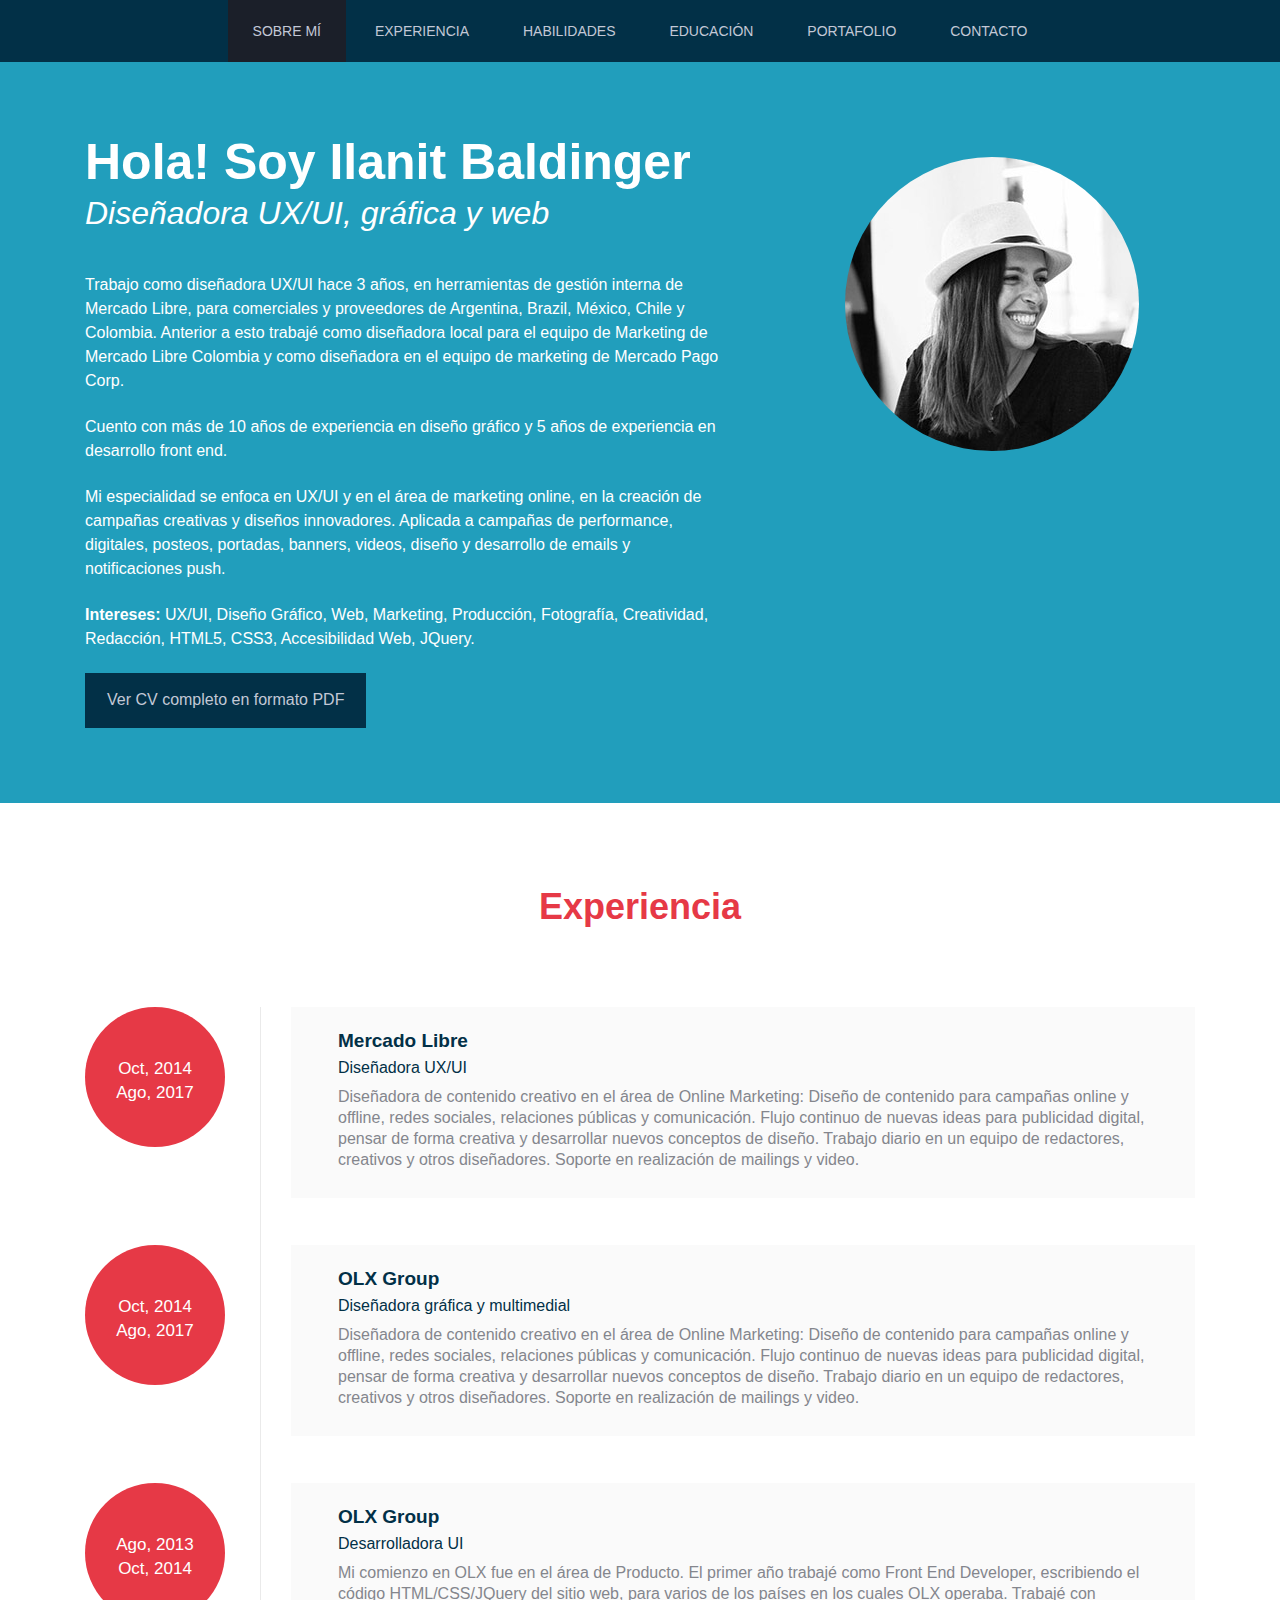
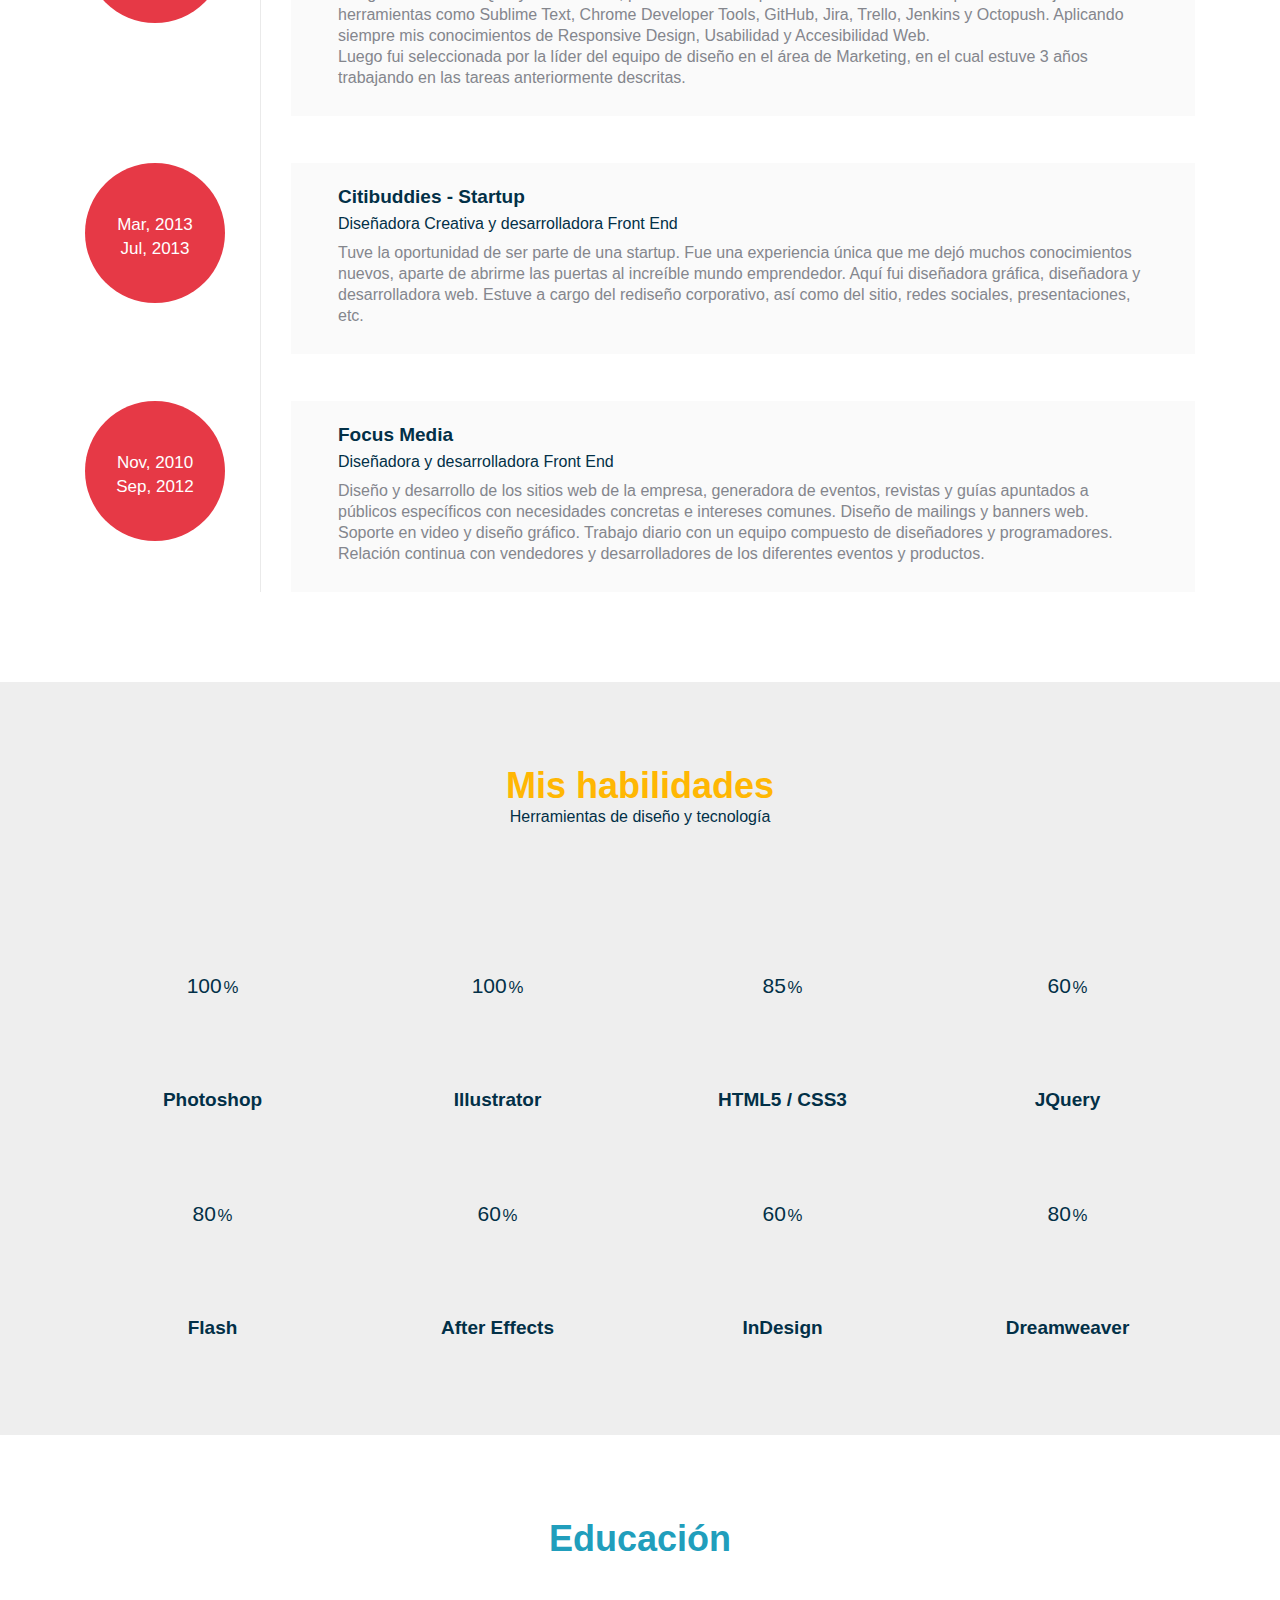
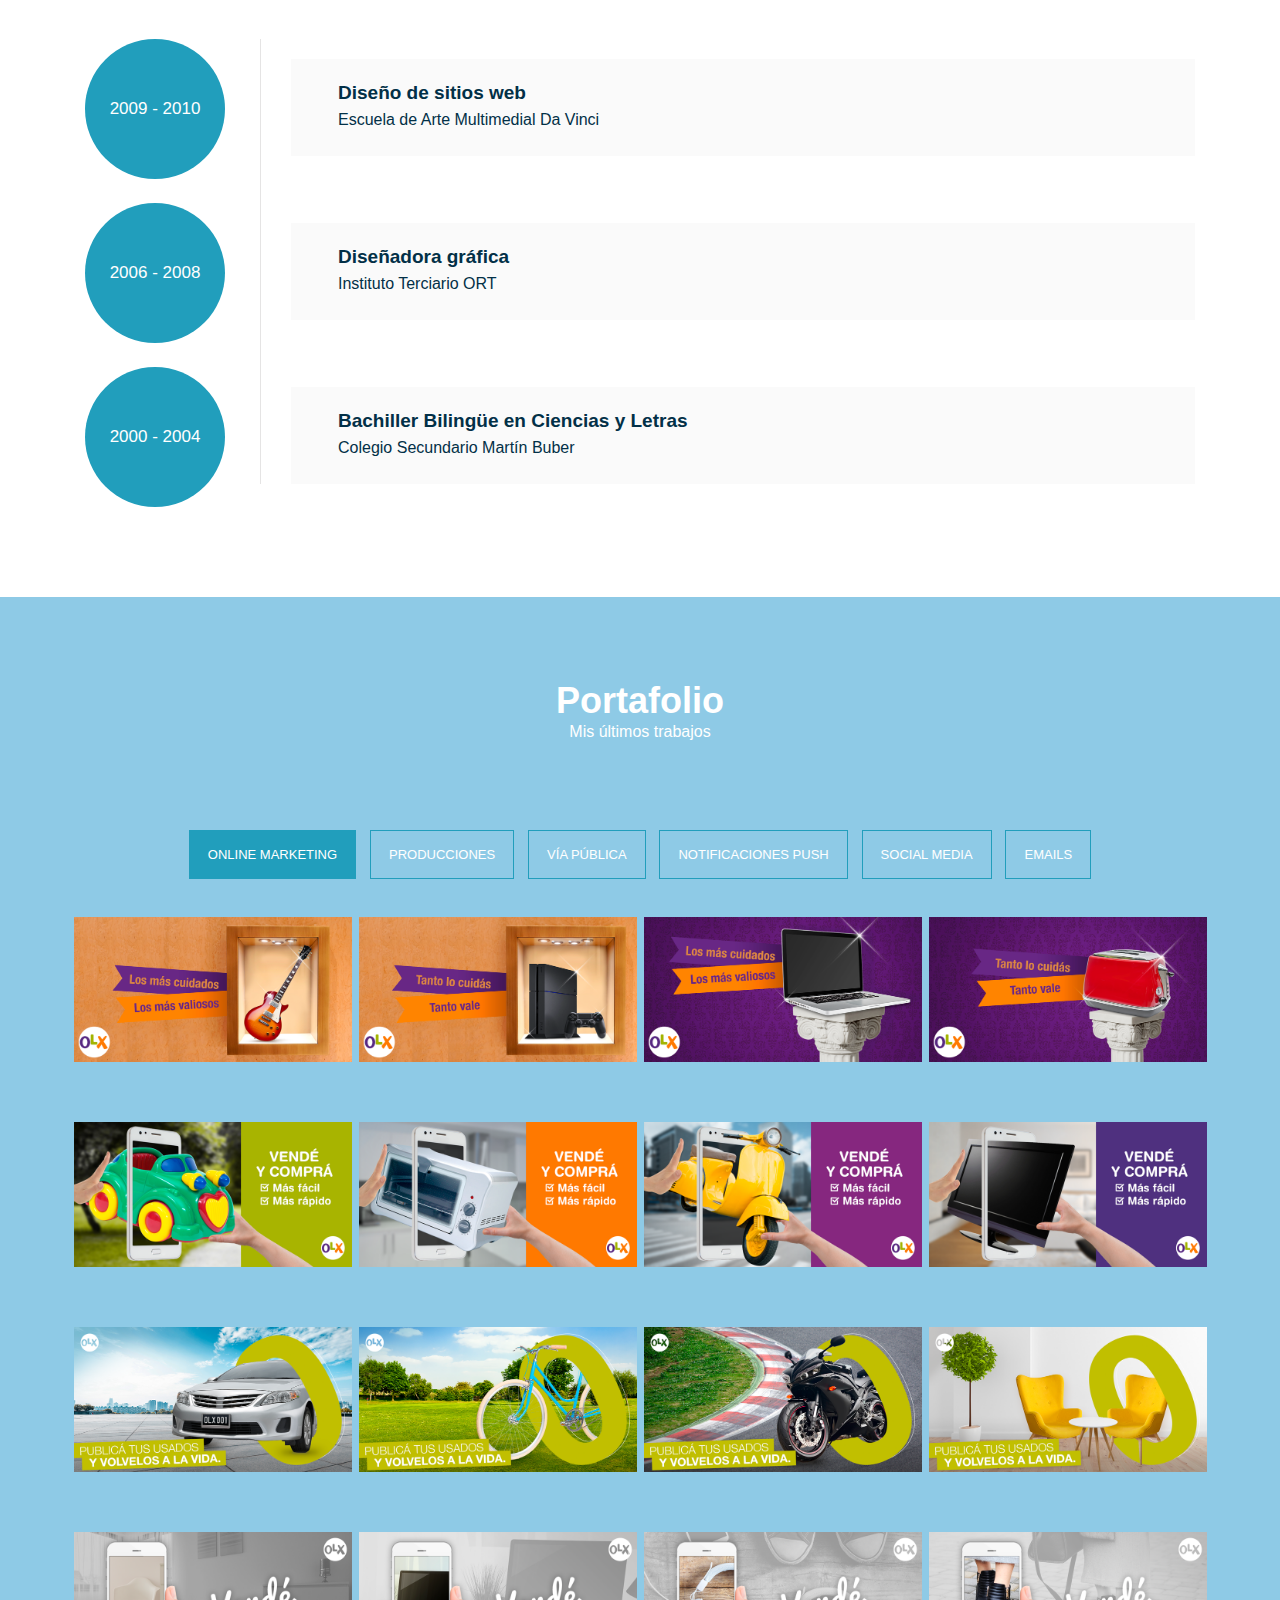
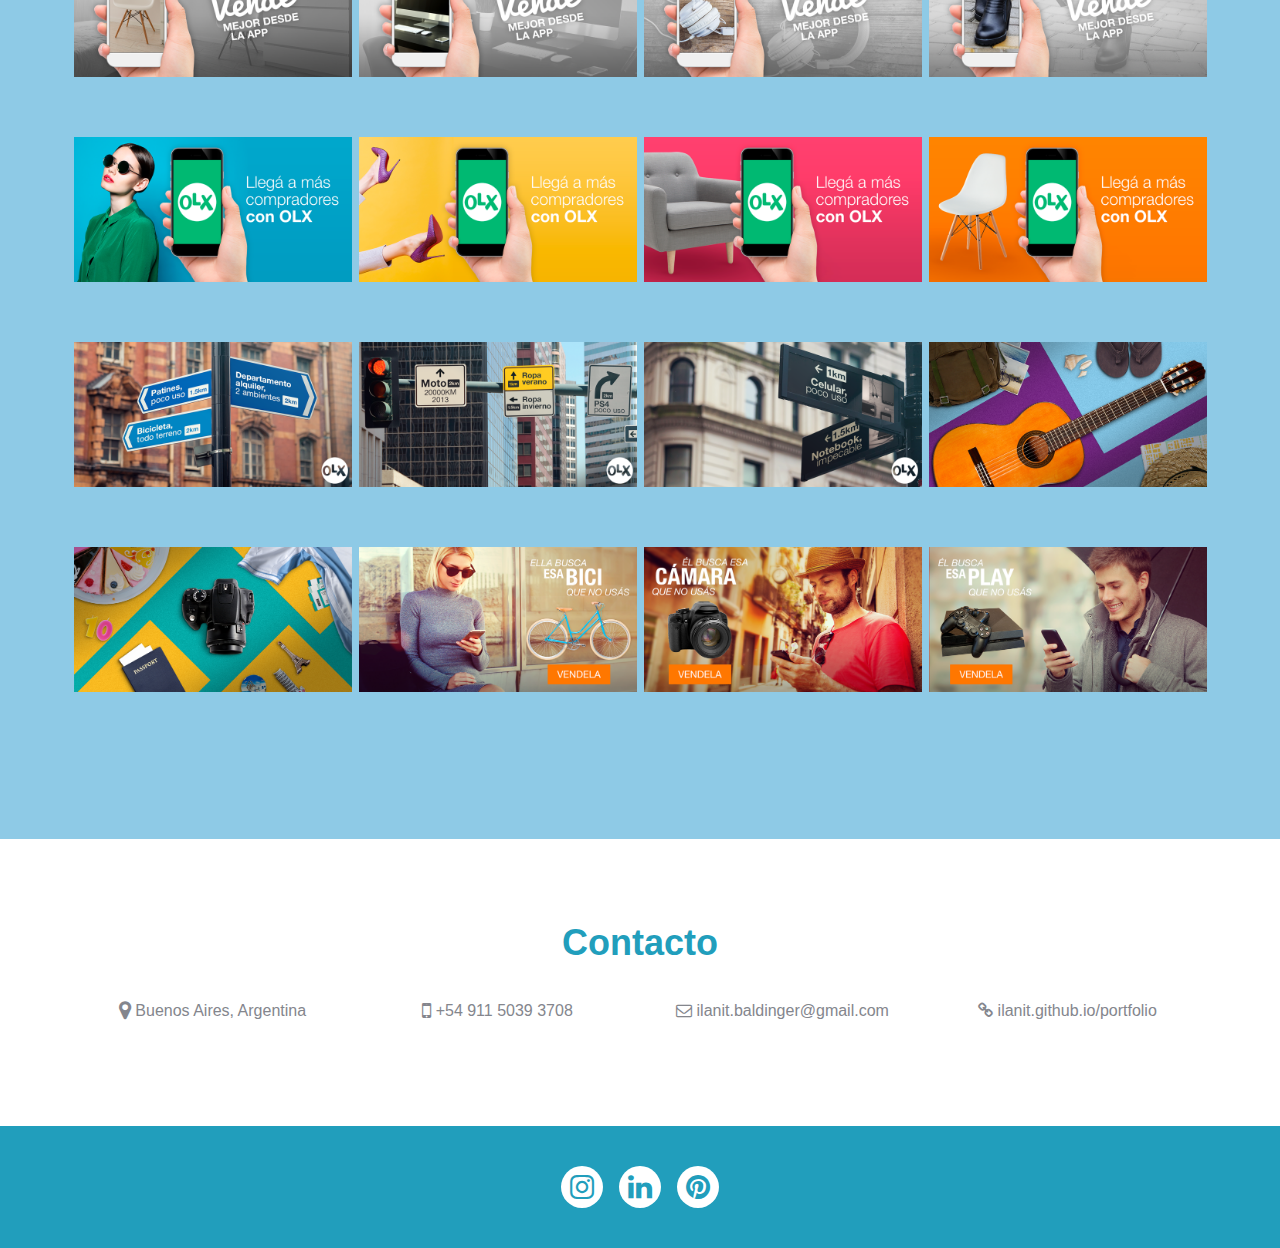
==== index.html @ 00a499d3 "Bio español y estilos" ====
<!DOCTYPE html>
<html class=" js no-touch backgroundsize csstransforms3d csstransitions csstransforms" lang="en"><!--<![endif]-->
    <head>
        <meta http-equiv="Content-Type" content="text/html; charset=UTF-8">

        <meta http-equiv="X-UA-Compatible" content="IE=edge,chrome=1">
        <title>Ilanit Baldinger</title>
        <meta name="viewport" content="width=device-width, initial-scale=1.0">
        <link rel="icon" href="favicon.png" />
        <link href="https://fonts.googleapis.com/css?family=Caveat+Brush|Lobster" rel="stylesheet">

        <!--main style-->
        <link rel="stylesheet" type="text/css" media="screen" href="./files/bootstrap.css">
        <link rel="stylesheet" type="text/css" media="screen" href="./files/style.css">


        <!--google font style-->
        <link href="./files/css" rel="stylesheet" type="text/css">
        <!--font-family: 'Open Sans', sans-serif;-->

        <!-- font css style-->
        <link rel="stylesheet" href="./files/fonts/font-awesome.css">

        <!--for slider style-->
        <noscript>
            <link rel="stylesheet" type="text/css" href="css/fallback.css" />
        </noscript>
        <!--[if lt IE 9]>
			<link rel="stylesheet" type="text/css" href="css/fallback.css" />
		<![endif]-->
    </head>
    <body>

    <!--wrapper start-->
    <div class="wrapper" id="wrapper">
    	
        <header>
            
            <!--menu start-->
            <div class="menu">
                <div class="navbar-wrapper stuckMenu" style="position: relative; top: 0px;">
                    <div class="container">
                      <div class="navwrapper">
                        <div class="navbar navbar-inverse navbar-static-top">
                          <div class="container">
                            <div class="navbar-header">
                              <button type="button" class="navbar-toggle" data-toggle="collapse" data-target=".navbar-collapse">
                                <span class="icon-bar"></span>
                                <span class="icon-bar"></span>
                                <span class="icon-bar"></span>
                              </button>
                              <a class="navbar-brand" href="#">Menu</a>
                            </div>
                            <div class="navbar-collapse collapse hideClass">
                              <ul class="nav navbar-nav">
                                <li class="menuItem active"><a href="#aboutme">Sobre mí</a></li>
                                <li class="menuItem"><a href="#exprience">Experiencia</a></li>
                                <li class="menuItem"><a href="#technical">Habilidades</a></li>
                                <li class="menuItem"><a href="#education">Educación</a></li>
                                <li class="menuItem"><a href="#protfolio">Portafolio</a></li>
                                <li class="menuItem"><a href="#contact">Contacto</a></li>
                              </ul>
                            </div>
                          </div>
                        </div> 
                      </div><!-- End Navbar -->
                  </div>
                </div>
            </div>
            <!--menu end-->
            <!--about me start-->
            <section class="aboutme" id="aboutme">
            
                <div class="container">
                    <div class="row">
                        <div class=" col-xs-12 col-sm-12 col-md-7 col-lg-7">
                            <h1>Hola! Soy Ilanit Baldinger</h1>
                            <h2 class="subHeading">Diseñadora UX/UI, gráfica y web</h2>
                            <p>Trabajo como diseñadora UX/UI hace 3 años, en herramientas de gestión interna de Mercado Libre, para comerciales y proveedores de Argentina, Brazil, México, Chile y Colombia. Anterior a esto trabajé como diseñadora local para el equipo de Marketing de Mercado Libre Colombia y como diseñadora en el equipo de marketing de Mercado Pago Corp.</p>
                            <p>Cuento con más de 10 años de experiencia en diseño gráfico y 5 años de experiencia en desarrollo front end. 
                            <p>Mi especialidad se enfoca en UX/UI y en el área de marketing online, en la creación de campañas creativas y diseños innovadores. Aplicada a campañas de performance, digitales, posteos, portadas, banners, videos, diseño y desarrollo de emails y notificaciones push.
                            </p>
                            <p><strong>Intereses:</strong> UX/UI, Diseño Gráfico, Web, Marketing, Producción, Fotografía, Creatividad, Redacción, HTML5, CSS3, Accesibilidad Web, JQuery.</p>
                             
                            <a href="./files/CV-Ilanit-Baldinger-ES.pdf" class="bntDownload" target="_blank">Ver CV completo en formato PDF</a>
                        </div>
                        <div class=" col-xs-12 col-sm-12 col-md-4 col-lg-4 col-md-offset-1 col-lg-offset-1 proPic">
                            <img src="./images/me.jpg" alt="" class="img-circle topmar">
                        </div>
                    </div>
                </div>
                
            </section>
            <!--about me end-->
        </header>

        <!--exprience start-->
    	<section class="exprience" id="exprience">
        
        	<div class="container">
            	<div class="heading">
                    <h2>Experiencia</h2>
                    <p></p>
                </div>
                <div class="row workDetails">
                    <div class="col-xs-12 col-sm-3 col-md-2 col-lg-2">
                        <div class="workYear">Oct, 2014<br> Ago, 2017</div>
                    </div>
                    <div class="col-xs-12 col-sm-9 col-md-10 col-lg-10 rightArea">
                        <div class="arrowpart"></div>
                        <div class="exCon">
                            <h4>Mercado Libre</h4>
                            <h5>Diseñadora UX/UI</h5>
                            <p>Diseñadora de contenido creativo en el área de Online Marketing:
                            Diseño de contenido para campañas online y offline, redes sociales, relaciones públicas y comunicación.
                            Flujo continuo de nuevas ideas para publicidad digital, pensar de forma creativa y desarrollar nuevos conceptos de diseño.
                            Trabajo diario en un equipo de redactores, creativos y otros diseñadores.
                            Soporte en realización de mailings y video.
                            </p>
                        </div>
                    </div>
                </div>
                <div class="row workDetails">
                	<div class="col-xs-12 col-sm-3 col-md-2 col-lg-2">
                    	<div class="workYear">Oct, 2014<br> Ago, 2017</div>
                    </div>
                    <div class="col-xs-12 col-sm-9 col-md-10 col-lg-10 rightArea">
                    	<div class="arrowpart"></div>
                        <div class="exCon">
                        	<h4>OLX Group</h4>
                            <h5>Diseñadora gráfica y multimedial</h5>
                            <p>Diseñadora de contenido creativo en el área de Online Marketing:
                            Diseño de contenido para campañas online y offline, redes sociales, relaciones públicas y comunicación.
                            Flujo continuo de nuevas ideas para publicidad digital, pensar de forma creativa y desarrollar nuevos conceptos de diseño.
                            Trabajo diario en un equipo de redactores, creativos y otros diseñadores.
                            Soporte en realización de mailings y video.
                            </p>
                        </div>
                    </div>
                </div>
                
                <div class="row workDetails">
                    <div class="col-xs-12 col-sm-3 col-md-2 col-lg-2">
                        <div class="workYear">Ago, 2013<br> Oct, 2014</div>
                    </div>
                    <div class="col-xs-12 col-sm-9 col-md-10 col-lg-10 rightArea">
                        <div class="arrowpart"></div>
                        <div class="exCon">
                            <h4>OLX Group</h4>
                            <h5>Desarrolladora UI</h5>
                            <p>Mi comienzo en OLX fue en el área de Producto. El primer año trabajé como Front End Developer, escribiendo el código HTML/CSS/JQuery del sitio web, para varios de los países en los cuales OLX operaba. Trabajé con herramientas como Sublime Text, Chrome Developer Tools, GitHub, Jira, Trello, Jenkins y Octopush. Aplicando siempre mis conocimientos de Responsive Design, Usabilidad y Accesibilidad Web.<br/>
                            Luego fui seleccionada por la líder del equipo de diseño en el área de Marketing, en el cual estuve 3 años trabajando en las tareas anteriormente descritas.
                            </p>
                        </div>
                    </div>
                </div>

                <div class="row workDetails">
                	<div class="col-xs-12 col-sm-3 col-md-2 col-lg-2">
                    	<div class="workYear">Mar, 2013<br> Jul, 2013</div>
                    </div>
                    <div class="col-xs-12 col-sm-9 col-md-10 col-lg-10 rightArea">
                    	<div class="arrowpart"></div>
                        <div class="exCon">
                        	<h4>Citibuddies - Startup</h4>
                            <h5>Diseñadora Creativa y desarrolladora Front End</h5>
                            <p>Tuve la oportunidad de ser parte de una startup. Fue una experiencia única que me dejó muchos conocimientos nuevos, aparte de abrirme las puertas al increíble mundo emprendedor. Aquí fui diseñadora gráfica, diseñadora y desarrolladora web. Estuve a cargo del rediseño corporativo, así como del sitio, redes sociales, presentaciones, etc.
                            </p>
                        </div>
                    </div>
                </div>
                
                <div class="row workDetails">
                	<div class="col-xs-12 col-sm-3 col-md-2 col-lg-2">
                    	<div class="workYear">Nov, 2010<br> Sep, 2012</div>
                    </div>
                    <div class="col-xs-12 col-sm-9 col-md-10 col-lg-10 rightArea">
                    	<div class="arrowpart"></div>
                        <div class="exCon">
                        	<h4>Focus Media</h4>
                            <h5>Diseñadora y desarrolladora Front End</h5>
                            <p>Diseño y desarrollo de los sitios web de la empresa, generadora de eventos, revistas y guías apuntados a públicos específicos con necesidades concretas e intereses comunes.
                            Diseño de mailings y banners web.
                            Soporte en video y diseño gráfico.
                            Trabajo diario con un equipo compuesto de diseñadores y programadores. 
                            Relación continua con vendedores y desarrolladores de los diferentes eventos y productos.
                            </p>
                        </div>
                    </div>
                </div>
                
            </div>
            
        </section>
        <!--exprience end-->

        <!--technical start-->
        <section class="technical" id="technical">
            <div class="container">
            
                <div class="heading">
                    <h2>Mis habilidades</h2>
                    <p>Herramientas de diseño y tecnología</p>
                </div>
                <div class="row">
                
                    <div class=" col-xs-6 col-sm-4 col-md-3 col-lg-3  skillsArea">
                            
                            <span class="chart skilBg" data-percent="100">
                                <span class="percent">100</span>
                            <canvas height="152" width="152"></canvas></span>
                            
                            <h4>Photoshop</h4>
                            <!-- <p>Because we have allways something new to learn</p>-->
                    </div>
                    
                    <div class=" col-xs-6 col-sm-4 col-md-3 col-lg-3  skillsArea">
                            
                            <span class="chart skilBg" data-percent="100">
                                <span class="percent">100</span>
                            <canvas height="152" width="152"></canvas></span>
                            
                            <h4>Illustrator</h4>
                            <!-- <p>Because I use more Photoshop</p>-->
                    </div>
                    
                    <div class=" col-xs-6 col-sm-4 col-md-3 col-lg-3  skillsArea">
                        
                            <span class="chart skilBg" data-percent="80">
                                <span class="percent">85</span>
                            <canvas height="152" width="152"></canvas></span>
                            
                            <h4>HTML5 / CSS3</h4>
                            <!-- <p>Because we don't have to use it a lot</p>-->
                    </div>
                    
                    <div class=" col-xs-6 col-sm-4 col-md-3 col-lg-3  skillsArea">
                            
                            <span class="chart skilBg" data-percent="60">
                                <span class="percent">60</span>
                            <canvas height="152" width="152"></canvas></span>
                            
                            <h4>JQuery</h4>
                            <!-- <p>Because we have to be all the time learning</p>-->
                    </div>
                    
                    <div class=" col-xs-6 col-sm-4 col-md-3 col-lg-3  skillsArea">
                            
                            <span class="chart skilBg" data-percent="80">
                                <span class="percent">80</span>
                            <canvas height="152" width="152"></canvas></span>
                            
                            <h4>Flash</h4>
                            <!-- <p></p> -->
                    </div>
                    
                    <div class=" col-xs-6 col-sm-4 col-md-3 col-lg-3  skillsArea">
                            
                            <span class="chart skilBg" data-percent="60">
                                <span class="percent">60</span>
                            <canvas height="152" width="152"></canvas></span>
                            
                            <h4>After Effects</h4>
                            <!-- <p>Donec accumsan ligula vitae mag na curabitur id</p>-->
                    </div>
                    <div class=" col-xs-6 col-sm-4 col-md-3 col-lg-3  skillsArea">
                            
                            <span class="chart skilBg" data-percent="60">
                                <span class="percent">60</span>
                            <canvas height="152" width="152"></canvas></span>
                            
                            <h4>InDesign</h4>
                            <!-- <p>Because we have allways something new to learn</p>-->
                    </div>
                    
                    <div class=" col-xs-6 col-sm-4 col-md-3 col-lg-3  skillsArea">
                            
                            <span class="chart skilBg" data-percent="80">
                                <span class="percent">80</span>
                            <canvas height="152" width="152"></canvas></span>
                            
                            <h4>Dreamweaver</h4>
                            <!-- <p>Because I use more Photoshop</p>-->
                    </div>
                    
                </div>
                
            </div>
        </section>
        <!--technical end-->
        <!--education start-->
        <section class="education" id="education">
            
            <div class="container">
                <div class="heading">
                    <h2>Educación</h2>
                    <p></p>
                </div>
                <div class="row workDetails">
                    <div class="col-xs-12 col-sm-3 col-md-2 col-lg-2">
                        <div class="workYear">2009 - 2010</div>
                    </div>
                    <div class="col-xs-12 col-sm-9 col-md-10 col-lg-10 rightArea">
                        <div class="arrowpart"></div>
                        <div class="exCon">
                            <h4>Diseño de sitios web</h4>
                            <h5>Escuela de Arte Multimedial Da Vinci</h5>
                            <p></p>
                        </div>
                    </div>
                </div>
                
                <div class="row workDetails">
                    <div class="col-xs-12 col-sm-3 col-md-2 col-lg-2">
                        <div class="workYear">2006 - 2008</div>
                    </div>
                    <div class="col-xs-12 col-sm-9 col-md-10 col-lg-10 rightArea">
                        <div class="arrowpart"></div>
                        <div class="exCon">
                            <h4>Diseñadora gráfica</h4>
                            <h5>Instituto Terciario ORT</h5>
                            <p></p>
                        </div>
                    </div>
                </div>
                
                <div class="row workDetails">
                    <div class="col-xs-12 col-sm-3 col-md-2 col-lg-2">
                        <div class="workYear">2000 - 2004</div>
                    </div>
                    <div class="col-xs-12 col-sm-9 col-md-10 col-lg-10 rightArea">
                        <div class="arrowpart"></div>
                        <div class="exCon">
                            <h4>Bachiller Bilingüe en Ciencias y Letras</h4>
                            <h5>Colegio Secundario Martín Buber</h5>
                            <p></p>
                        </div>
                    </div>
                </div>
                
            </div>
            
        </section>
        <!--education end-->
        
        <!--protfolio start-->
        <section class="protfolio" id="protfolio">
            
            <div class="container">
                <div class="heading">
                    <h2>Portafolio</h2>
                    <p>Mis últimos trabajos</p>
                </div>
                
                <div class="portfolioFilter">
                	
                    <ul>
                        <li><a href="#" data-filter=".mkt" class="current">Online Marketing</a></li>
                        <li><a href="#" data-filter=".producciones" class="">Producciones</a></li>
                    	<li><a href="#" data-filter=".via" class="">Vía Pública</a></li>
                        <!-- <li><a href="#" data-filter=".keyvisual" class="">Key Visuals</a></li> -->
                        <li><a href="#" data-filter=".push" class="">Notificaciones Push</a></li>
                        <li><a href="#" data-filter=".redes" class="">Social Media</a></li>
                    	<li><a href="#" data-filter=".emails" class="">Emails</a></li>
                    </ul>
                
                </div>
                
                <ul class="portfolioContainer row isotope" style="position: relative; overflow: hidden; height: 570px;">
                
                    
                    
                    <!-- Start Performance 02 -->
                    
                    <li class="mkt col-xs-6 col-sm-4 col-md-3 col-lg-3 isotope-item isotope-hidden" style="position: absolute; left: 0px; top: 0px; transform: translate3d(0px, 0px, 0px) scale3d(0.001, 0.001, 1); opacity: 0;">
                        <div class="lightCon">
                            <span class="hoverBox">
                                <span class="smallIcon">
                                    <a rel="lightbox-demo" href="images/olx04/vitrina-01-Guitarra.png" title="Como nuevo | Idea y realización" class="zoom lb lb_warsaw1"><i class="fa fa-search fa-2x"></i></a>
                                </span>
                            </span>
                            <img src="images/olx04/vitrina-01-Guitarra.png" alt="">
                        </div>
                    </li>
                    <!--
                    <li class="mkt2 col-xs-6 col-sm-4 col-md-3 col-lg-3 isotope-item isotope-hidden" style="position: absolute; left: 0px; top: 0px; transform: translate3d(0px, 0px, 0px) scale3d(0.001, 0.001, 1); opacity: 0;">
                        <div class="lightCon">
                            <span class="hoverBox">
                                <span class="smallIcon">
                                    <a rel="lightbox-demo" href="images/olx04/vitrina-02-Rollers.png" title="Like New | Ejemplo Facebook Ad" class="zoom lb lb_warsaw1"><i class="fa fa-search fa-2x"></i></a>
                                </span>
                            </span>
                            <img src="images/olx04/thumbs/vitrina-02-Rollers.jpg" alt="">
                        </div>
                    </li>
                    -->
                    <li class="mkt col-xs-6 col-sm-4 col-md-3 col-lg-3 isotope-item isotope-hidden" style="position: absolute; left: 0px; top: 0px; transform: translate3d(0px, 0px, 0px) scale3d(0.001, 0.001, 1); opacity: 0;">
                        <div class="lightCon">
                            <span class="hoverBox">
                                <span class="smallIcon">
                                    <a rel="lightbox-demo" href="images/olx04/vitrina-03-PS3.png" title="Como nuevo | Idea y realización" class="zoom lb lb_warsaw1"><i class="fa fa-search fa-2x"></i></a>
                                </span>
                            </span>
                            <img src="images/olx04/vitrina-03-PS3.png" alt="">
                        </div>
                    </li>

                    <li class="mkt col-xs-6 col-sm-4 col-md-3 col-lg-3 isotope-item isotope-hidden" style="position: absolute; left: 0px; top: 0px; transform: translate3d(0px, 0px, 0px) scale3d(0.001, 0.001, 1); opacity: 0;">
                        <div class="lightCon">
                            <span class="hoverBox">
                                <span class="smallIcon">
                                    <a rel="lightbox-demo" href="images/olx04/pedestal-01-Compu.png" title="Como nuevo | Idea y realización" class="zoom lb lb_warsaw1"><i class="fa fa-search fa-2x"></i></a>
                                </span>
                            </span>
                            <img src="images/olx04/pedestal-01-Compu.png" alt="">
                        </div>
                    </li>
                    <!--
                    <li class="mkt2 col-xs-6 col-sm-4 col-md-3 col-lg-3 isotope-item isotope-hidden" style="position: absolute; left: 0px; top: 0px; transform: translate3d(0px, 0px, 0px) scale3d(0.001, 0.001, 1); opacity: 0;">
                        <div class="lightCon">
                            <span class="hoverBox">
                                <span class="smallIcon">
                                    <a rel="lightbox-demo" href="images/olx04/pedestal-02-TV.png" title="Like New | Ejemplo Facebook Ad" class="zoom lb lb_warsaw1"><i class="fa fa-search fa-2x"></i></a>
                                </span>
                            </span>
                            <img src="images/olx04/thumbs/pedestal-02-TV.jpg" alt="">
                        </div>
                    </li>
                    -->
                    <li class="mkt col-xs-6 col-sm-4 col-md-3 col-lg-3 isotope-item isotope-hidden" style="position: absolute; left: 0px; top: 0px; transform: translate3d(0px, 0px, 0px) scale3d(0.001, 0.001, 1); opacity: 0;">
                        <div class="lightCon">
                            <span class="hoverBox">
                                <span class="smallIcon">
                                    <a rel="lightbox-demo" href="images/olx04/pedestal-03-Tostadora.png" title="Como nuevo | Idea y realización" class="zoom lb lb_warsaw1"><i class="fa fa-search fa-2x"></i></a>
                                </span>
                            </span>
                            <img src="images/olx04/pedestal-03-Tostadora.png" alt="">
                        </div>
                    </li>

                    <!--
                    <li class="mkt5 col-xs-6 col-sm-4 col-md-3 col-lg-3 isotope-item isotope-hidden" style="position: absolute; left: 0px; top: 0px; transform: translate3d(0px, 0px, 0px) scale3d(0.001, 0.001, 1); opacity: 0;">
                        <div class="lightCon">
                            <span class="hoverBox">
                                <span class="smallIcon">
                                    <a rel="lightbox-demo" href="images/olx07/1200x678-01.jpg" title="Project Title1" class="zoom lb lb_warsaw1"><i class="fa fa-search fa-2x"></i></a>
                                </span>
                            </span>
                            <img src="images/olx07/thumbs/1200x678-01.jpg" alt="">
                        </div>
                    </li>

                    <li class="mkt5 col-xs-6 col-sm-4 col-md-3 col-lg-3 isotope-item isotope-hidden" style="position: absolute; left: 0px; top: 0px; transform: translate3d(0px, 0px, 0px) scale3d(0.001, 0.001, 1); opacity: 0;">
                        <div class="lightCon">
                            <span class="hoverBox">
                                <span class="smallIcon">
                                    <a rel="lightbox-demo" href="images/olx07/1200x678-02.jpg" title="Project Title1" class="zoom lb lb_warsaw1"><i class="fa fa-search fa-2x"></i></a>
                                </span>
                            </span>
                            <img src="images/olx07/thumbs/1200x678-02.jpg" alt="">
                        </div>
                    </li>

                    <li class="mkt5 col-xs-6 col-sm-4 col-md-3 col-lg-3 isotope-item isotope-hidden" style="position: absolute; left: 0px; top: 0px; transform: translate3d(0px, 0px, 0px) scale3d(0.001, 0.001, 1); opacity: 0;">
                        <div class="lightCon">
                            <span class="hoverBox">
                                <span class="smallIcon">
                                    <a rel="lightbox-demo" href="images/olx07/1200x678-03.jpg" title="Project Title1" class="zoom lb lb_warsaw1"><i class="fa fa-search fa-2x"></i></a>
                                </span>
                            </span>
                            <img src="images/olx07/thumbs/1200x678-03.jpg" alt="">
                        </div>
                    </li>

                    <li class="mkt5 col-xs-6 col-sm-4 col-md-3 col-lg-3 isotope-item isotope-hidden" style="position: absolute; left: 0px; top: 0px; transform: translate3d(0px, 0px, 0px) scale3d(0.001, 0.001, 1); opacity: 0;">
                        <div class="lightCon">
                            <span class="hoverBox">
                                <span class="smallIcon">
                                    <a rel="lightbox-demo" href="images/olx07/1200x678-04.jpg" title="Project Title1" class="zoom lb lb_warsaw1"><i class="fa fa-search fa-2x"></i></a>
                                </span>
                            </span>
                            <img src="images/olx07/thumbs/1200x678-04.jpg" alt="">
                        </div>
                    </li>
                    -->
                    <!-- End Performance -->


                    <li class="mkt col-xs-6 col-sm-4 col-md-3 col-lg-3 isotope-item isotope-hidden" style="position: absolute; left: 0px; top: 0px; transform: translate3d(0px, 0px, 0px) scale3d(0.001, 0.001, 1); opacity: 0;">
                        <div class="lightCon">
                            <span class="hoverBox">
                                <span class="smallIcon">
                                    <a rel="lightbox-demo" href="images/olx10/autito.png" title="A través | Idea y realización" class="zoom lb lb_warsaw1"><i class="fa fa-search fa-2x"></i></a>
                                </span>
                            </span>
                            <img src="images/olx10/autito.png" alt="">
                        </div>
                    </li>
                    <!--
                    <li class="mkt8 col-xs-6 col-sm-4 col-md-3 col-lg-3 isotope-item isotope-hidden" style="position: absolute; left: 0px; top: 0px; transform: translate3d(0px, 0px, 0px) scale3d(0.001, 0.001, 1); opacity: 0;">
                        <div class="lightCon">
                            <span class="hoverBox">
                                <span class="smallIcon">
                                    <a rel="lightbox-demo" href="images/olx10/cochecito.png" title="A través | Ejemplo Facebook Ad" class="zoom lb lb_warsaw1"><i class="fa fa-search fa-2x"></i></a>
                                </span>
                            </span>
                            <img src="images/olx10/thumbs/cochecito.jpg" alt="">
                        </div>
                    </li>
                    -->
                    <li class="mkt col-xs-6 col-sm-4 col-md-3 col-lg-3 isotope-item isotope-hidden" style="position: absolute; left: 0px; top: 0px; transform: translate3d(0px, 0px, 0px) scale3d(0.001, 0.001, 1); opacity: 0;">
                        <div class="lightCon">
                            <span class="hoverBox">
                                <span class="smallIcon">
                                    <a rel="lightbox-demo" href="images/olx10/horno.png" title="A través | Idea y realización" class="zoom lb lb_warsaw1"><i class="fa fa-search fa-2x"></i></a>
                                </span>
                            </span>
                            <img src="images/olx10/horno.png" alt="">
                        </div>
                    </li>

                    <li class="mkt col-xs-6 col-sm-4 col-md-3 col-lg-3 isotope-item isotope-hidden" style="position: absolute; left: 0px; top: 0px; transform: translate3d(0px, 0px, 0px) scale3d(0.001, 0.001, 1); opacity: 0;">
                        <div class="lightCon">
                            <span class="hoverBox">
                                <span class="smallIcon">
                                    <a rel="lightbox-demo" href="images/olx10/moto.png" title="A través | Idea y realización" class="zoom lb lb_warsaw1"><i class="fa fa-search fa-2x"></i></a>
                                </span>
                            </span>
                            <img src="images/olx10/moto.png" alt="">
                        </div>
                    </li>

                    <li class="mkt col-xs-6 col-sm-4 col-md-3 col-lg-3 isotope-item isotope-hidden" style="position: absolute; left: 0px; top: 0px; transform: translate3d(0px, 0px, 0px) scale3d(0.001, 0.001, 1); opacity: 0;">
                        <div class="lightCon">
                            <span class="hoverBox">
                                <span class="smallIcon">
                                    <a rel="lightbox-demo" href="images/olx10/tv.png" title="A través | Idea y realización" class="zoom lb lb_warsaw1"><i class="fa fa-search fa-2x"></i></a>
                                </span>
                            </span>
                            <img src="images/olx10/tv.png" alt="">
                        </div>
                    </li>
                    <!--
                    <li class="mkt8 col-xs-6 col-sm-4 col-md-3 col-lg-3 isotope-item isotope-hidden" style="position: absolute; left: 0px; top: 0px; transform: translate3d(0px, 0px, 0px) scale3d(0.001, 0.001, 1); opacity: 0;">
                        <div class="lightCon">
                            <span class="hoverBox">
                                <span class="smallIcon">
                                    <a rel="lightbox-demo" href="images/olx10/notebook.png" title="A través | Ejemplo Facebook Ad" class="zoom lb lb_warsaw1"><i class="fa fa-search fa-2x"></i></a>
                                </span>
                            </span>
                            <img src="images/olx10/thumbs/notebook.jpg" alt="">
                        </div>
                    </li>
                    -->
                    <!-- End Performance -->
                    <li class="mkt col-xs-6 col-sm-4 col-md-3 col-lg-3 isotope-item isotope-hidden" style="position: absolute; left: 0px; top: 0px; transform: translate3d(0px, 0px, 0px) scale3d(0.001, 0.001, 1); opacity: 0;">
                        <div class="lightCon">
                            <span class="hoverBox">
                                <span class="smallIcon">
                                    <a rel="lightbox-demo" href="images/olx12/La-O-Auto.png" title="La 'O' | Idea y realización" class="zoom lb lb_warsaw1"><i class="fa fa-search fa-2x"></i></a>
                                </span>
                            </span>
                            <img src="images/olx12/La-O-Auto.png" alt="">
                        </div>
                    </li>

                    <li class="mkt col-xs-6 col-sm-4 col-md-3 col-lg-3 isotope-item isotope-hidden" style="position: absolute; left: 0px; top: 0px; transform: translate3d(0px, 0px, 0px) scale3d(0.001, 0.001, 1); opacity: 0;">
                        <div class="lightCon">
                            <span class="hoverBox">
                                <span class="smallIcon">
                                    <a rel="lightbox-demo" href="images/olx12/La-O-Bici.png" title="La 'O' | Idea y realización" class="zoom lb lb_warsaw1"><i class="fa fa-search fa-2x"></i></a>
                                </span>
                            </span>
                            <img src="images/olx12/La-O-Bici.png" alt="">
                        </div>
                    </li>

                    <li class="mkt col-xs-6 col-sm-4 col-md-3 col-lg-3 isotope-item isotope-hidden" style="position: absolute; left: 0px; top: 0px; transform: translate3d(0px, 0px, 0px) scale3d(0.001, 0.001, 1); opacity: 0;">
                        <div class="lightCon">
                            <span class="hoverBox">
                                <span class="smallIcon">
                                    <a rel="lightbox-demo" href="images/olx12/La-O-Moto.png" title="La 'O' | Idea y realización" class="zoom lb lb_warsaw1"><i class="fa fa-search fa-2x"></i></a>
                                </span>
                            </span>
                            <img src="images/olx12/La-O-Moto.png" alt="">
                        </div>
                    </li>

                    <li class="mkt col-xs-6 col-sm-4 col-md-3 col-lg-3 isotope-item isotope-hidden" style="position: absolute; left: 0px; top: 0px; transform: translate3d(0px, 0px, 0px) scale3d(0.001, 0.001, 1); opacity: 0;">
                        <div class="lightCon">
                            <span class="hoverBox">
                                <span class="smallIcon">
                                    <a rel="lightbox-demo" href="images/olx12/La-O-Silla.png" title="La 'O' | Idea y realización" class="zoom lb lb_warsaw1"><i class="fa fa-search fa-2x"></i></a>
                                </span>
                            </span>
                            <img src="images/olx12/La-O-Silla.png" alt="">
                        </div>
                    </li>

                    <!-- End Performance -->

                    
                    <!-- End Performance -->
                    <li class="mkt col-xs-6 col-sm-4 col-md-3 col-lg-3 isotope-item isotope-hidden" style="position: absolute; left: 0px; top: 0px; transform: translate3d(0px, 0px, 0px) scale3d(0.001, 0.001, 1); opacity: 0;">
                        <div class="lightCon">
                            <span class="hoverBox">
                                <span class="smallIcon">
                                    <a rel="lightbox-demo" href="images/olx11/02.png" title="Mejor usar la app | Idea y realización" class="zoom lb lb_warsaw1"><i class="fa fa-search fa-2x"></i></a>
                                </span>
                            </span>
                            <img src="images/olx11/02.png" alt="">
                        </div>
                    </li>
                    <li class="mkt9 col-xs-6 col-sm-4 col-md-3 col-lg-3 isotope-item isotope-hidden" style="position: absolute; left: 0px; top: 0px; transform: translate3d(0px, 0px, 0px) scale3d(0.001, 0.001, 1); opacity: 0;">
                        <div class="lightCon">
                            <span class="hoverBox">
                                <span class="smallIcon">
                                    <a rel="lightbox-demo" href="images/olx11/03.png" title="Mejor usar la app | Ejemplo Facebook Ad" class="zoom lb lb_warsaw1"><i class="fa fa-search fa-2x"></i></a>
                                </span>
                            </span>
                            <img src="images/olx11/03.png" alt="">
                        </div>
                    </li>
                    <li class="mkt col-xs-6 col-sm-4 col-md-3 col-lg-3 isotope-item isotope-hidden" style="position: absolute; left: 0px; top: 0px; transform: translate3d(0px, 0px, 0px) scale3d(0.001, 0.001, 1); opacity: 0;">
                        <div class="lightCon">
                            <span class="hoverBox">
                                <span class="smallIcon">
                                    <a rel="lightbox-demo" href="images/olx11/05.png" title="Mejor usar la app | Ejemplo Facebook Ad" class="zoom lb lb_warsaw1"><i class="fa fa-search fa-2x"></i></a>
                                </span>
                            </span>
                            <img src="images/olx11/05.png" alt="">
                        </div>
                    </li>

                    <li class="mkt col-xs-6 col-sm-4 col-md-3 col-lg-3 isotope-item isotope-hidden" style="position: absolute; left: 0px; top: 0px; transform: translate3d(0px, 0px, 0px) scale3d(0.001, 0.001, 1); opacity: 0;">
                        <div class="lightCon">
                            <span class="hoverBox">
                                <span class="smallIcon">
                                    <a rel="lightbox-demo" href="images/olx11/06.png" title="Mejor usar la app | Ejemplo Facebook Ad" class="zoom lb lb_warsaw1"><i class="fa fa-search fa-2x"></i></a>
                                </span>
                            </span>
                            <img src="images/olx11/06.png" alt="">
                        </div>
                    </li>
                    <li class="mkt col-xs-6 col-sm-4 col-md-3 col-lg-3 isotope-item isotope-hidden" style="position: absolute; left: 0px; top: 0px; transform: translate3d(0px, 0px, 0px) scale3d(0.001, 0.001, 1); opacity: 0;">
                        <div class="lightCon">
                            <span class="hoverBox">
                                <span class="smallIcon">
                                    <a rel="lightbox-demo" href="images/olx11/04.png" title="Mejor usar la app | Idea y realización" class="zoom lb lb_warsaw1"><i class="fa fa-search fa-2x"></i></a>
                                </span>
                            </span>
                            <img src="images/olx11/04.png" alt="">
                        </div>
                    </li>

                    
                    <li class="mkt col-xs-6 col-sm-4 col-md-3 col-lg-3 isotope-item isotope-hidden" style="position: absolute; left: 0px; top: 0px; transform: translate3d(0px, 0px, 0px) scale3d(0.001, 0.001, 1); opacity: 0;">
                        <div class="lightCon">
                            <span class="hoverBox">
                                <span class="smallIcon">
                                    <a rel="lightbox-demo" href="images/olx01/01.png" title="Pruebas de color | Idea y realización" class="zoom lb lb_warsaw1"><i class="fa fa-search fa-2x"></i></a>
                                </span>
                            </span>
                            <img src="images/olx01/01.png" alt="">
                        </div>
                    </li>

                    <li class="mkt col-xs-6 col-sm-4 col-md-3 col-lg-3 isotope-item isotope-hidden" style="position: absolute; left: 0px; top: 0px; transform: translate3d(0px, 0px, 0px) scale3d(0.001, 0.001, 1); opacity: 0;">
                        <div class="lightCon">
                            <span class="hoverBox">
                                <span class="smallIcon">
                                    <a rel="lightbox-demo" href="images/olx01/02.png" title="Pruebas de color | Idea y realización" class="zoom lb lb_warsaw1"><i class="fa fa-search fa-2x"></i></a>
                                </span>
                            </span>
                            <img src="images/olx01/02.png" alt="">
                        </div>
                    </li>

                    <li class="mkt col-xs-6 col-sm-4 col-md-3 col-lg-3 isotope-item isotope-hidden" style="position: absolute; left: 0px; top: 0px; transform: translate3d(0px, 0px, 0px) scale3d(0.001, 0.001, 1); opacity: 0;">
                        <div class="lightCon">
                            <span class="hoverBox">
                                <span class="smallIcon">
                                    <a rel="lightbox-demo" href="images/olx01/03.png" title="Pruebas de color | Ejemplo Facebook Ad" class="zoom lb lb_warsaw1"><i class="fa fa-search fa-2x"></i></a>
                                </span>
                            </span>
                            <img src="images/olx01/03.png" alt="">
                        </div>
                    </li>

                    <li class="mkt col-xs-6 col-sm-4 col-md-3 col-lg-3 isotope-item isotope-hidden" style="position: absolute; left: 0px; top: 0px; transform: translate3d(0px, 0px, 0px) scale3d(0.001, 0.001, 1); opacity: 0;">
                        <div class="lightCon">
                            <span class="hoverBox">
                                <span class="smallIcon">
                                    <a rel="lightbox-demo" href="images/olx01/04.png" title="Pruebas de color | Ejemplo Facebook Ad" class="zoom lb lb_warsaw1"><i class="fa fa-search fa-2x"></i></a>
                                </span>
                            </span>
                            <img src="images/olx01/04.png" alt="">
                        </div>
                    </li>
                    <!--
                    <li class="mkt9 col-xs-6 col-sm-4 col-md-3 col-lg-3 isotope-item isotope-hidden" style="position: absolute; left: 0px; top: 0px; transform: translate3d(0px, 0px, 0px) scale3d(0.001, 0.001, 1); opacity: 0;">
                        <div class="lightCon">
                            <span class="hoverBox">
                                <span class="smallIcon">
                                    <a rel="lightbox-demo" href="images/olx11/07.png" title="Mejor usar la app | Ejemplo Facebook Ad" class="zoom lb lb_warsaw1"><i class="fa fa-search fa-2x"></i></a>
                                </span>
                            </span>
                            <img src="images/olx11/thumbs/07.jpg" alt="">
                        </div>
                    </li>
                    -->

                    <!-- End Performance -->

                    

                    <li class="mkt col-xs-6 col-sm-4 col-md-3 col-lg-3 isotope-item isotope-hidden" style="position: absolute; left: 0px; top: 0px; transform: translate3d(0px, 0px, 0px) scale3d(0.001, 0.001, 1); opacity: 0;">
                        <div class="lightCon">
                            <span class="hoverBox">
                                <span class="smallIcon">
                                    <a rel="lightbox-demo" href="images/olx13/propuesta-street-01.png" title="Cerca | Idea y realización" class="zoom lb lb_warsaw1"><i class="fa fa-search fa-2x"></i></a>
                                </span>
                            </span>
                            <img src="images/olx13/propuesta-street-01.png" alt="">
                        </div>
                    </li>

                    <li class="mkt col-xs-6 col-sm-4 col-md-3 col-lg-3 isotope-item isotope-hidden" style="position: absolute; left: 0px; top: 0px; transform: translate3d(0px, 0px, 0px) scale3d(0.001, 0.001, 1); opacity: 0;">
                        <div class="lightCon">
                            <span class="hoverBox">
                                <span class="smallIcon">
                                    <a rel="lightbox-demo" href="images/olx13/propuesta-street-03.png" title="Cerca | Idea y realización" class="zoom lb lb_warsaw1"><i class="fa fa-search fa-2x"></i></a>
                                </span>
                            </span>
                            <img src="images/olx13/propuesta-street-03.png" alt="">
                        </div>
                    </li>

                    <li class="mkt col-xs-6 col-sm-4 col-md-3 col-lg-3 isotope-item isotope-hidden" style="position: absolute; left: 0px; top: 0px; transform: translate3d(0px, 0px, 0px) scale3d(0.001, 0.001, 1); opacity: 0;">
                        <div class="lightCon">
                            <span class="hoverBox">
                                <span class="smallIcon">
                                    <a rel="lightbox-demo" href="images/olx13/propuesta-street-04.png" title="Cerca | Idea y realización" class="zoom lb lb_warsaw1"><i class="fa fa-search fa-2x"></i></a>
                                </span>
                            </span>
                            <img src="images/olx13/propuesta-street-04.png" alt="">
                        </div>
                    </li>

                    

                    
                    <li class="mkt col-xs-6 col-sm-4 col-md-3 col-lg-3 isotope-item isotope-hidden" style="position: absolute; left: 0px; top: 0px; transform: translate3d(0px, 0px, 0px) scale3d(0.001, 0.001, 1); opacity: 0;">
                        <div class="lightCon">
                            <span class="hoverBox">
                                <span class="smallIcon">
                                    <a rel="lightbox-demo" href="images/olx05/guitarra.png" title="Curriculum Vitae | Ejemplo Facebook Ad" class="zoom lb lb_warsaw1"><i class="fa fa-search fa-2x"></i></a>
                                </span>
                            </span>
                            <img src="images/olx05/guitarra.png" alt="">
                        </div>
                    </li>

                    <li class="mkt col-xs-6 col-sm-4 col-md-3 col-lg-3 isotope-item isotope-hidden" style="position: absolute; left: 0px; top: 0px; transform: translate3d(0px, 0px, 0px) scale3d(0.001, 0.001, 1); opacity: 0;">
                        <div class="lightCon">
                            <span class="hoverBox">
                                <span class="smallIcon">
                                    <a rel="lightbox-demo" href="images/olx05/camara.png" title="Curriculum Vitae | Ejemplo Facebook Ad" class="zoom lb lb_warsaw1"><i class="fa fa-search fa-2x"></i></a>
                                </span>
                            </span>
                            <img src="images/olx05/camara.png" alt="">
                        </div>
                    </li>
                    <!-- End Performance -->
                    <li class="mkt col-xs-6 col-sm-4 col-md-3 col-lg-3 isotope-item isotope-hidden" style="position: absolute; left: 0px; top: 0px; transform: translate3d(0px, 0px, 0px) scale3d(0.001, 0.001, 1); opacity: 0;">
                        <div class="lightCon">
                            <span class="hoverBox">
                                <span class="smallIcon">
                                    <a rel="lightbox-demo" href="images/olx15/Bici-03.png" title="Micromomentos | Ejemplo Facebook Ad" class="zoom lb lb_warsaw1"><i class="fa fa-search fa-2x"></i></a>
                                </span>
                            </span>
                            <img src="images/olx15/Bici-03.png" alt="">
                        </div>
                    </li>

                    <li class="mkt col-xs-6 col-sm-4 col-md-3 col-lg-3 isotope-item isotope-hidden" style="position: absolute; left: 0px; top: 0px; transform: translate3d(0px, 0px, 0px) scale3d(0.001, 0.001, 1); opacity: 0;">
                        <div class="lightCon">
                            <span class="hoverBox">
                                <span class="smallIcon">
                                    <a rel="lightbox-demo" href="images/olx15/Camara-03.png" title="Micromomentos | Ejemplo Facebook Ad" class="zoom lb lb_warsaw1"><i class="fa fa-search fa-2x"></i></a>
                                </span>
                            </span>
                            <img src="images/olx15/Camara-03.png" alt="">
                        </div>
                    </li>

                    <li class="mkt col-xs-6 col-sm-4 col-md-3 col-lg-3 isotope-item isotope-hidden" style="position: absolute; left: 0px; top: 0px; transform: translate3d(0px, 0px, 0px) scale3d(0.001, 0.001, 1); opacity: 0;">
                        <div class="lightCon">
                            <span class="hoverBox">
                                <span class="smallIcon">
                                    <a rel="lightbox-demo" href="images/olx15/Play-03.png" title="Micromomentos | Ejemplo Facebook Ad" class="zoom lb lb_warsaw1"><i class="fa fa-search fa-2x"></i></a>
                                </span>
                            </span>
                            <img src="images/olx15/Play-03.png" alt="">
                        </div>
                    </li>
                    <!-- End Performance -->
                    <!--
                    <li class="mkt14 col-xs-6 col-sm-4 col-md-3 col-lg-3 isotope-item isotope-hidden" style="position: absolute; left: 0px; top: 0px; transform: translate3d(0px, 0px, 0px) scale3d(0.001, 0.001, 1); opacity: 0;">
                        <div class="lightCon">
                            <span class="hoverBox">
                                <span class="smallIcon">
                                    <a rel="lightbox-demo" href="images/olx16/01-sillas-B.png" title="Project Title1" class="zoom lb lb_warsaw1"><i class="fa fa-search fa-2x"></i></a>
                                </span>
                            </span>
                            <img src="images/olx16/thumbs/01-sillas-B.jpg" alt="">
                        </div>
                    </li>

                    <li class="mkt14 col-xs-6 col-sm-4 col-md-3 col-lg-3 isotope-item isotope-hidden" style="position: absolute; left: 0px; top: 0px; transform: translate3d(0px, 0px, 0px) scale3d(0.001, 0.001, 1); opacity: 0;">
                        <div class="lightCon">
                            <span class="hoverBox">
                                <span class="smallIcon">
                                    <a rel="lightbox-demo" href="images/olx16/02-zapatos-B.png" title="Project Title1" class="zoom lb lb_warsaw1"><i class="fa fa-search fa-2x"></i></a>
                                </span>
                            </span>
                            <img src="images/olx16/thumbs/02-zapatos-B.jpg" alt="">
                        </div>
                    </li>

                    <li class="mkt14 col-xs-6 col-sm-4 col-md-3 col-lg-3 isotope-item isotope-hidden" style="position: absolute; left: 0px; top: 0px; transform: translate3d(0px, 0px, 0px) scale3d(0.001, 0.001, 1); opacity: 0;">
                        <div class="lightCon">
                            <span class="hoverBox">
                            	<span class="smallIcon">
                                    <a rel="lightbox-demo" href="images/olx16/03-guitarras-B.png" title="Project Title1" class="zoom lb lb_warsaw1"><i class="fa fa-search fa-2x"></i></a>
                                </span>
                            </span>
                            <img src="images/olx16/thumbs/03-guitarras-B.jpg" alt="">
                        </div>
                    </li>
                     -->
                    <!-- End Performance -->
                    <!-- 
                    <li class="mkt col-xs-6 col-sm-4 col-md-3 col-lg-3 isotope-item isotope-hidden" style="position: absolute; left: 0px; top: 0px; transform: translate3d(0px, 0px, 0px) scale3d(0.001, 0.001, 1); opacity: 0;">
                        <div class="lightCon">
                            <span class="hoverBox">
                                <span class="smallIcon">
                                    <a rel="lightbox-demo" href="images/olx09/Frases-02.png" title="Frases | Ejemplo Facebook Ad" class="zoom lb lb_warsaw1"><i class="fa fa-search fa-2x"></i></a>
                                </span>
                            </span>
                            <img src="images/olx09/thumbs/Frases-02.jpg" alt="">
                        </div>
                    </li>

                    <li class="mkt col-xs-6 col-sm-4 col-md-3 col-lg-3 isotope-item isotope-hidden" style="position: absolute; left: 0px; top: 0px; transform: translate3d(0px, 0px, 0px) scale3d(0.001, 0.001, 1); opacity: 0;">
                        <div class="lightCon">
                            <span class="hoverBox">
                                <span class="smallIcon">
                                    <a rel="lightbox-demo" href="images/olx09/Frases-03.png" title="Frases | Ejemplo Facebook Ad" class="zoom lb lb_warsaw1"><i class="fa fa-search fa-2x"></i></a>
                                </span>
                            </span>
                            <img src="images/olx09/thumbs/Frases-03.jpg" alt="">
                        </div>
                    </li>

                    <li class="mkt col-xs-6 col-sm-4 col-md-3 col-lg-3 isotope-item isotope-hidden" style="position: absolute; left: 0px; top: 0px; transform: translate3d(0px, 0px, 0px) scale3d(0.001, 0.001, 1); opacity: 0;">
                        <div class="lightCon">
                            <span class="hoverBox">
                                <span class="smallIcon">
                                    <a rel="lightbox-demo" href="images/olx09/Frases-04.png" title="Frases | Ejemplo Facebook Ad" class="zoom lb lb_warsaw1"><i class="fa fa-search fa-2x"></i></a>
                                </span>
                            </span>
                            <img src="images/olx09/thumbs/Frases-04.jpg" alt="">
                        </div>
                    </li>
                    <!--
                    <li class="mkt7 col-xs-6 col-sm-4 col-md-3 col-lg-3 isotope-item isotope-hidden" style="position: absolute; left: 0px; top: 0px; transform: translate3d(0px, 0px, 0px) scale3d(0.001, 0.001, 1); opacity: 0;">
                        <div class="lightCon">
                            <span class="hoverBox">
                                <span class="smallIcon">
                                    <a rel="lightbox-demo" href="images/olx09/Frases-05.png" title="Frases | Ejemplo Facebook Ad" class="zoom lb lb_warsaw1"><i class="fa fa-search fa-2x"></i></a>
                                </span>
                            </span>
                            <img src="images/olx09/thumbs/Frases-05.jpg" alt="">
                        </div>
                    </li>
                    -->
                    <!--
                    <li class="mkt col-xs-6 col-sm-4 col-md-3 col-lg-3 isotope-item isotope-hidden" style="position: absolute; left: 0px; top: 0px; transform: translate3d(0px, 0px, 0px) scale3d(0.001, 0.001, 1); opacity: 0;">
                        <div class="lightCon">
                            <span class="hoverBox">
                                <span class="smallIcon">
                                    <a rel="lightbox-demo" href="images/olx09/Frases-01.png" title="Frases | Ejemplo Facebook Ad" class="zoom lb lb_warsaw1"><i class="fa fa-search fa-2x"></i></a>
                                </span>
                            </span>
                            <img src="images/olx09/thumbs/Frases-01.jpg" alt="">
                        </div>
                    </li>
                    -->
                    <!-- End Performance -->

                    <li class="producciones col-xs-6 col-sm-4 col-md-3 col-lg-3 isotope-item isotope-hidden" style="position: absolute; left: 0px; top: 0px; transform: translate3d(0px, 0px, 0px) scale3d(0.001, 0.001, 1); opacity: 0;">
                        <div class="lightCon">
                            <span class="hoverBox">
                                <span class="smallIcon">
                                    <a rel="lightbox-demo" href="images/olx06/1200x628-camarafotos.png" title="¿Guardado? ¡Mejor vendelo! | Idea y producción de fotos" class="zoom lb lb_warsaw1"><i class="fa fa-search fa-2x"></i></a>
                                </span>
                            </span>
                            <img src="images/olx06/1200x628-camarafotos.png" alt="">
                        </div>
                    </li>
                    <li class="producciones col-xs-6 col-sm-4 col-md-3 col-lg-3 isotope-item isotope-hidden" style="position: absolute; left: 0px; top: 0px; transform: translate3d(0px, 0px, 0px) scale3d(0.001, 0.001, 1); opacity: 0;">
                        <div class="lightCon">
                            <span class="hoverBox">
                                <span class="smallIcon">
                                    <a rel="lightbox-demo" href="images/olx06/1200x628-cuna.png" title="¿Guardado? ¡Mejor vendelo! | Idea y producción de fotos" class="zoom lb lb_warsaw1"><i class="fa fa-search fa-2x"></i></a>
                                </span>
                            </span>
                            <img src="images/olx06/1200x628-cuna.png" alt="">
                        </div>
                    </li>
                    <li class="producciones col-xs-6 col-sm-4 col-md-3 col-lg-3 isotope-item isotope-hidden" style="position: absolute; left: 0px; top: 0px; transform: translate3d(0px, 0px, 0px) scale3d(0.001, 0.001, 1); opacity: 0;">
                        <div class="lightCon">
                            <span class="hoverBox">
                                <span class="smallIcon">
                                    <a rel="lightbox-demo" href="images/olx06/1200x628-tablet.png" title="¿Guardado? ¡Mejor vendelo! | Idea y producción de fotos" class="zoom lb lb_warsaw1"><i class="fa fa-search fa-2x"></i></a>
                                </span>
                            </span>
                            <img src="images/olx06/1200x628-tablet.png" alt="">
                        </div>
                    </li>
                    <li class="producciones col-xs-6 col-sm-4 col-md-3 col-lg-3 isotope-item isotope-hidden" style="position: absolute; left: 0px; top: 0px; transform: translate3d(0px, 0px, 0px) scale3d(0.001, 0.001, 1); opacity: 0;">
                        <div class="lightCon">
                            <span class="hoverBox">
                                <span class="smallIcon">
                                    <a rel="lightbox-demo" href="images/olx06/1200x628-tostadora.png" title="¿Guardado? ¡Mejor vendelo! | Idea y producción de fotos" class="zoom lb lb_warsaw1"><i class="fa fa-search fa-2x"></i></a>
                                </span>
                            </span>
                            <img src="images/olx06/1200x628-tostadora.png" alt="">
                        </div>
                    </li>
                    <li class="producciones col-xs-6 col-sm-4 col-md-3 col-lg-3 isotope-item isotope-hidden" style="position: absolute; left: 0px; top: 0px; transform: translate3d(0px, 0px, 0px) scale3d(0.001, 0.001, 1); opacity: 0;">
                        <div class="lightCon">
                            <span class="hoverBox">
                                <span class="smallIcon">
                                    <a rel="lightbox-demo" href="images/olx06/1200x628-trompeta.png" title="¿Guardado? ¡Mejor vendelo! | Idea y producción de fotos" class="zoom lb lb_warsaw1"><i class="fa fa-search fa-2x"></i></a>
                                </span>
                            </span>
                            <img src="images/olx06/1200x628-trompeta.png" alt="">
                        </div>
                    </li>
                    <li class="producciones col-xs-6 col-sm-4 col-md-3 col-lg-3 isotope-item isotope-hidden" style="position: absolute; left: 0px; top: 0px; transform: translate3d(0px, 0px, 0px) scale3d(0.001, 0.001, 1); opacity: 0;">
                        <div class="lightCon">
                            <span class="hoverBox">
                                <span class="smallIcon">
                                    <a rel="lightbox-demo" href="images/olx06/1200x628-amplificador.png" title="¿Guardado? ¡Mejor vendelo! | Idea y producción de fotos" class="zoom lb lb_warsaw1"><i class="fa fa-search fa-2x"></i></a>
                                </span>
                            </span>
                            <img src="images/olx06/1200x628-amplificador.png" alt="">
                        </div>
                    </li>
                    <li class="producciones col-xs-6 col-sm-4 col-md-3 col-lg-3 isotope-item isotope-hidden" style="position: absolute; left: 0px; top: 0px; transform: translate3d(0px, 0px, 0px) scale3d(0.001, 0.001, 1); opacity: 0;">
                        <div class="lightCon">
                            <span class="hoverBox">
                                <span class="smallIcon">
                                    <a rel="lightbox-demo" href="images/olx06/1200x628-babyseat.png" title="¿Guardado? ¡Mejor vendelo! | Idea y producción de fotos" class="zoom lb lb_warsaw1"><i class="fa fa-search fa-2x"></i></a>
                                </span>
                            </span>
                            <img src="images/olx06/1200x628-babyseat.png" alt="">
                        </div>
                    </li>
                    <li class="producciones col-xs-6 col-sm-4 col-md-3 col-lg-3 isotope-item isotope-hidden" style="position: absolute; left: 0px; top: 0px; transform: translate3d(0px, 0px, 0px) scale3d(0.001, 0.001, 1); opacity: 0;">
                        <div class="lightCon">
                            <span class="hoverBox">
                                <span class="smallIcon">
                                    <a rel="lightbox-demo" href="images/olx06/1200x628-microondas.png" title="¿Guardado? ¡Mejor vendelo! | Idea y producción de fotos" class="zoom lb lb_warsaw1"><i class="fa fa-search fa-2x"></i></a>
                                </span>
                            </span>
                            <img src="images/olx06/1200x628-microondas.png" alt="">
                        </div>
                    </li>
                    <li class="producciones col-xs-6 col-sm-4 col-md-3 col-lg-3 isotope-item isotope-hidden" style="position: absolute; left: 0px; top: 0px; transform: translate3d(0px, 0px, 0px) scale3d(0.001, 0.001, 1); opacity: 0;">
                        <div class="lightCon">
                            <span class="hoverBox">
                                <span class="smallIcon">
                                    <a rel="lightbox-demo" href="images/olx06/1200x628-planchita.png" title="¿Guardado? ¡Mejor vendelo! | Idea y producción de fotos" class="zoom lb lb_warsaw1"><i class="fa fa-search fa-2x"></i></a>
                                </span>
                            </span>
                            <img src="images/olx06/1200x628-planchita.png" alt="">
                        </div>
                    </li>

                    <li class="producciones col-xs-6 col-sm-4 col-md-3 col-lg-3 isotope-item isotope-hidden" style="position: absolute; left: 0px; top: 0px; transform: translate3d(0px, 0px, 0px) scale3d(0.001, 0.001, 1); opacity: 0;">
                        <div class="lightCon">
                            <span class="hoverBox">
                                <span class="smallIcon">
                                    <a rel="lightbox-demo" href="images/olx08/01-voseo.png" title="Geolocalización | Producción de fotos" class="zoom lb lb_warsaw1"><i class="fa fa-search fa-2x"></i></a>
                                </span>
                            </span>
                            <img src="images/olx08/01-voseo.png" alt="">
                        </div>
                    </li>

                    <li class="producciones col-xs-6 col-sm-4 col-md-3 col-lg-3 isotope-item isotope-hidden" style="position: absolute; left: 0px; top: 0px; transform: translate3d(0px, 0px, 0px) scale3d(0.001, 0.001, 1); opacity: 0;">
                        <div class="lightCon">
                            <span class="hoverBox">
                                <span class="smallIcon">
                                    <a rel="lightbox-demo" href="images/olx08/02-voseo.png" title="Geolocalización | Producción de fotos" class="zoom lb lb_warsaw1"><i class="fa fa-search fa-2x"></i></a>
                                </span>
                            </span>
                            <img src="images/olx08/02-voseo.png" alt="">
                        </div>
                    </li>

                    <li class="producciones col-xs-6 col-sm-4 col-md-3 col-lg-3 isotope-item isotope-hidden" style="position: absolute; left: 0px; top: 0px; transform: translate3d(0px, 0px, 0px) scale3d(0.001, 0.001, 1); opacity: 0;">
                        <div class="lightCon">
                            <span class="hoverBox">
                                <span class="smallIcon">
                                    <a rel="lightbox-demo" href="images/olx08/03-voseo.png" title="Geolocalización | Producción de fotos" class="zoom lb lb_warsaw1"><i class="fa fa-search fa-2x"></i></a>
                                </span>
                            </span>
                            <img src="images/olx08/03-voseo.png" alt="">
                        </div>
                    </li>

                    
                    <li class="via col-xs-6 col-sm-4 col-md-3 col-lg-3 isotope-item" style="position: absolute; left: 0px; top: 0px; transform: translate3d(0px, 0px, 0px) scale3d(1, 1, 1); opacity: 1;">
                        <div class="lightCon">
                            <span class="hoverBox">
                                <span class="smallIcon">
                                    <a rel="lightbox-demo" href="images/olx02/VP-Colombia-AppRelaunch-02-amigos.jpg" title="Relanzamiento de la app | Vía pública Colombia" class="zoom lb lb_warsaw1"><i class="fa fa-search fa-2x"></i></a>
                                </span>
                            </span>
                            <img src="images/olx02/VP-Colombia-AppRelaunch-02-amigos.jpg" alt="">
                        </div>
                    </li>	
                
                    <li class="via col-xs-6 col-sm-4 col-md-3 col-lg-3 isotope-item" style="position: absolute; left: 0px; top: 0px; transform: translate3d(285px, 0px, 0px) scale3d(1, 1, 1); opacity: 1;">
                         <div class="lightCon">
                            <span class="hoverBox">
                                <span class="smallIcon">
                                    <a rel="lightbox-demo" href="images/olx02/VP-Colombia-AppRelaunch-02-chat.jpg" title="Relanzamiento de la app | Vía pública Colombia" class="zoom lb lb_warsaw1"><i class="fa fa-search fa-2x"></i></a>
                                </span>
                            </span>
                            <img src="images/olx02/VP-Colombia-AppRelaunch-02-chat.jpg" alt="">
                        </div>
                    </li>
                    
                    <li class="via col-xs-6 col-sm-4 col-md-3 col-lg-3 isotope-item" style="position: absolute; left: 0px; top: 0px; transform: translate3d(570px, 0px, 0px) scale3d(1, 1, 1); opacity: 1;">
                         <div class="lightCon">
                            <span class="hoverBox">
                                <span class="smallIcon">
                                    <a rel="lightbox-demo" href="images/olx02/VP-Colombia-AppRelaunch-02-geo.jpg" title="Relanzamiento de la app | Vía pública Colombia" class="zoom lb lb_warsaw1"><i class="fa fa-search fa-2x"></i></a>
                                </span>
                            </span>
                            <img src="images/olx02/VP-Colombia-AppRelaunch-02-geo.jpg" alt="">
                        </div>
                    </li>
                
                    <li class="via col-xs-6 col-sm-4 col-md-3 col-lg-3 isotope-item" style="position: absolute; left: 0px; top: 0px; transform: translate3d(570px, 0px, 0px) scale3d(1, 1, 1); opacity: 1;">
                         <div class="lightCon">
                            <span class="hoverBox">
                                <span class="smallIcon">
                                    <a rel="lightbox-demo" href="images/olx02/Outdoor-Advertising-Mock-Up-06-02.png" title="Relanzamiento de la app | Vía pública Colombia" class="zoom lb lb_warsaw1"><i class="fa fa-search fa-2x"></i></a>
                                </span>
                            </span>
                            <img src="images/olx02/Outdoor-Advertising-Mock-Up-06-02.png" alt="">
                        </div>
                    </li>
                    <!--
                    <li class="comunicacion col-xs-6 col-sm-4 col-md-3 col-lg-3 isotope-item" style="position: absolute; left: 0px; top: 0px; transform: translate3d(855px, 0px, 0px) scale3d(1, 1, 1); opacity: 1;">
                         <div class="lightCon">
                            <span class="hoverBox">
                                <span class="smallIcon">
                                    <a rel="lightbox-demo" href="images/olx03/redesign-performance.png" title="Rediseño| Comunicación en Facebook" class="zoom lb lb_warsaw1"><i class="fa fa-search fa-2x"></i></a>
                                </span>
                            </span>
                            <img src="images/olx03/thumbs/redesign-performance.jpg" alt="">
                        </div>
                    </li>
                
                    <li class="comunicacion photos col-xs-6 col-sm-4 col-md-3 col-lg-3 isotope-item isotope-hidden" style="position: absolute; left: 0px; top: 0px; transform: translate3d(570px, 0px, 0px) scale3d(0.001, 0.001, 1); opacity: 0;">
                         <div class="lightCon">
                            <span class="hoverBox">
                                <span class="smallIcon">
                                    <a rel="lightbox-demo" href="images/olx03/redesign-email.png" title="Rediseño| Comunicación Emails" class="zoom lb lb_warsaw1"><i class="fa fa-search fa-2x"></i></a>
                                </span>
                            </span>
                            <img src="images/olx03/thumbs/redesign-email.jpg" alt="">
                        </div>
                    </li>
                
                    <li class="comunicacion photos col-xs-6 col-sm-4 col-md-3 col-lg-3 isotope-item" style="position: absolute; left: 0px; top: 0px; transform: translate3d(0px, 285px, 0px) scale3d(1, 1, 1); opacity: 1;">
                         <div class="lightCon">
                            <span class="hoverBox">
                                <span class="smallIcon">
                                    <a rel="lightbox-demo" href="images/olx03/redesign-push.png" title="Rediseño| Comunicación Notificaciones Push" class="zoom lb lb_warsaw1"><i class="fa fa-search fa-2x"></i></a>
                                </span>
                            </span>
                            <img src="images/olx03/thumbs/redesign-push.jpg" alt="">
                        </div>
                    </li>	
                    -->
                    <!--
                    <li class="keyvisual photos col-xs-6 col-sm-4 col-md-3 col-lg-3 isotope-item" style="position: absolute; left: 0px; top: 0px; transform: translate3d(0px, 285px, 0px) scale3d(1, 1, 1); opacity: 1;">
                         <div class="lightCon">
                            <span class="hoverBox">
                                <span class="smallIcon">
                                    <a rel="lightbox-demo" href="images/olx17/key-visual-app-relaunch.png" title="App Relaunch | Key Visual" class="zoom lb lb_warsaw1"><i class="fa fa-search fa-2x"></i></a>
                                </span>
                            </span>
                            <img src="images/olx17/thumbs/key-visual-app-relaunch.png" alt="">
                        </div>
                    </li>   
                    <li class="keyvisual photos col-xs-6 col-sm-4 col-md-3 col-lg-3 isotope-item" style="position: absolute; left: 0px; top: 0px; transform: translate3d(0px, 285px, 0px) scale3d(1, 1, 1); opacity: 1;">
                         <div class="lightCon">
                            <span class="hoverBox">
                                <span class="smallIcon">
                                    <a rel="lightbox-demo" href="images/olx17/key-visual-contest-01.jpg" title="Concurso Moto | Key Visual" class="zoom lb lb_warsaw1"><i class="fa fa-search fa-2x"></i></a>
                                </span>
                            </span>
                            <img src="images/olx17/thumbs/key-visual-contest-01.jpg" alt="">
                        </div>
                    </li>   
                    <li class="keyvisual photos col-xs-6 col-sm-4 col-md-3 col-lg-3 isotope-item" style="position: absolute; left: 0px; top: 0px; transform: translate3d(0px, 285px, 0px) scale3d(1, 1, 1); opacity: 1;">
                         <div class="lightCon">
                            <span class="hoverBox">
                                <span class="smallIcon">
                                    <a rel="lightbox-demo" href="images/olx17/key-visual-contest-02.jpg" title="Concurso TV | Key Visual" class="zoom lb lb_warsaw1"><i class="fa fa-search fa-2x"></i></a>
                                </span>
                            </span>
                            <img src="images/olx17/thumbs/key-visual-contest-02.jpg" alt="">
                        </div>
                    </li>   
                    <li class="keyvisual photos col-xs-6 col-sm-4 col-md-3 col-lg-3 isotope-item" style="position: absolute; left: 0px; top: 0px; transform: translate3d(0px, 285px, 0px) scale3d(1, 1, 1); opacity: 1;">
                         <div class="lightCon">
                            <span class="hoverBox">
                                <span class="smallIcon">
                                    <a rel="lightbox-demo" href="images/olx17/key-visual-verano.jpg" title="Campaña Verano | Key Visual" class="zoom lb lb_warsaw1"><i class="fa fa-search fa-2x"></i></a>
                                </span>
                            </span>
                            <img src="images/olx17/thumbs/key-visual-verano.jpg" alt="">
                        </div>
                    </li>  
                    -->
                    <li class="push photos col-xs-6 col-sm-4 col-md-3 col-lg-3 isotope-item" style="position: absolute; left: 0px; top: 0px; transform: translate3d(0px, 285px, 0px) scale3d(1, 1, 1); opacity: 1;">
                         <div class="lightCon">
                            <span class="hoverBox">
                                <span class="smallIcon">
                                    <a rel="lightbox-demo" href="images/olx18/push-01-conocidos.png" title="App Relaunch | Notificaciones Push" class="zoom lb lb_warsaw1"><i class="fa fa-search fa-2x"></i></a>
                                </span>
                            </span>
                            <img src="images/olx18/thumbs/push-01-conocidos.png" alt="">
                        </div>
                    </li>    
                    <li class="push photos col-xs-6 col-sm-4 col-md-3 col-lg-3 isotope-item" style="position: absolute; left: 0px; top: 0px; transform: translate3d(0px, 285px, 0px) scale3d(1, 1, 1); opacity: 1;">
                         <div class="lightCon">
                            <span class="hoverBox">
                                <span class="smallIcon">
                                    <a rel="lightbox-demo" href="images/olx18/push-02-cercania.png" title="App Relaunch | Notificaciones Push" class="zoom lb lb_warsaw1"><i class="fa fa-search fa-2x"></i></a>
                                </span>
                            </span>
                            <img src="images/olx18/thumbs/push-02-cercania.png" alt="">
                        </div>
                    </li>    
                    <li class="push photos col-xs-6 col-sm-4 col-md-3 col-lg-3 isotope-item" style="position: absolute; left: 0px; top: 0px; transform: translate3d(0px, 285px, 0px) scale3d(1, 1, 1); opacity: 1;">
                         <div class="lightCon">
                            <span class="hoverBox">
                                <span class="smallIcon">
                                    <a rel="lightbox-demo" href="images/olx18/push-03-chat.png" title="App Relaunch | Notificaciones Push" class="zoom lb lb_warsaw1"><i class="fa fa-search fa-2x"></i></a>
                                </span>
                            </span>
                            <img src="images/olx18/thumbs/push-03-chat.png" alt="">
                        </div>
                    </li>   
                    <li class="push photos col-xs-6 col-sm-4 col-md-3 col-lg-3 isotope-item" style="position: absolute; left: 0px; top: 0px; transform: translate3d(0px, 285px, 0px) scale3d(1, 1, 1); opacity: 1;">
                         <div class="lightCon">
                            <span class="hoverBox">
                                <span class="smallIcon">
                                    <a rel="lightbox-demo" href="images/olx18/redesign-push.png" title="Rediseño OLX | Notificaciones Push" class="zoom lb lb_warsaw1"><i class="fa fa-search fa-2x"></i></a>
                                </span>
                            </span>
                            <img src="images/olx18/thumbs/redesign-push.png" alt="">
                        </div>
                    </li>   
                    <li class="redes photos col-xs-6 col-sm-4 col-md-3 col-lg-3 isotope-item" style="position: absolute; left: 0px; top: 0px; transform: translate3d(0px, 285px, 0px) scale3d(1, 1, 1); opacity: 1;">
                         <div class="lightCon">
                            <span class="hoverBox">
                                <span class="smallIcon">
                                    <a rel="lightbox-demo" href="images/olx19/post-campana.jpg" title="Post Campaña | Social Media" class="zoom lb lb_warsaw1"><i class="fa fa-search fa-2x"></i></a>
                                </span>
                            </span>
                            <img src="images/olx19/post-campana.jpg" alt="">
                        </div>
                    </li>  
                    <li class="redes photos col-xs-6 col-sm-4 col-md-3 col-lg-3 isotope-item" style="position: absolute; left: 0px; top: 0px; transform: translate3d(0px, 285px, 0px) scale3d(1, 1, 1); opacity: 1;">
                         <div class="lightCon">
                            <span class="hoverBox">
                                <span class="smallIcon">
                                    <a rel="lightbox-demo" href="images/olx19/post-grilla.jpg" title="Post Grilla | Social Media" class="zoom lb lb_warsaw1"><i class="fa fa-search fa-2x"></i></a>
                                </span>
                            </span>
                            <img src="images/olx19/post-grilla.jpg" alt="">
                        </div>
                    </li>  
                    <li class="redes photos col-xs-6 col-sm-4 col-md-3 col-lg-3 isotope-item" style="position: absolute; left: 0px; top: 0px; transform: translate3d(0px, 285px, 0px) scale3d(1, 1, 1); opacity: 1;">
                         <div class="lightCon">
                            <span class="hoverBox">
                                <span class="smallIcon">
                                    <a rel="lightbox-demo" href="images/olx19/post-lo-mejor.jpg" title="Post Lo Mejor | Social Media" class="zoom lb lb_warsaw1"><i class="fa fa-search fa-2x"></i></a>
                                </span>
                            </span>
                            <img src="images/olx19/post-lo-mejor.jpg" alt="">
                        </div>
                    </li>   
                    <li class="redes photos col-xs-6 col-sm-4 col-md-3 col-lg-3 isotope-item" style="position: absolute; left: 0px; top: 0px; transform: translate3d(0px, 285px, 0px) scale3d(1, 1, 1); opacity: 1;">
                         <div class="lightCon">
                            <span class="hoverBox">
                                <span class="smallIcon">
                                    <a rel="lightbox-demo" href="images/olx19/post-vs.jpg" title="Post VS | Social Media" class="zoom lb lb_warsaw1"><i class="fa fa-search fa-2x"></i></a>
                                </span>
                            </span>
                            <img src="images/olx19/post-vs.jpg" alt="">
                        </div>
                    </li>   
                    <li class="emails photos col-xs-6 col-sm-4 col-md-3 col-lg-3 isotope-item" style="position: absolute; left: 0px; top: 0px; transform: translate3d(0px, 285px, 0px) scale3d(1, 1, 1); opacity: 1;">
                         <div class="lightCon">
                            <span class="hoverBox">
                                <span class="smallIcon">
                                    <a rel="lightbox-demo" href="images/olx20/email-olx-01.png" title="Comprá Paquetes | Email" class="zoom lb lb_warsaw1"><i class="fa fa-search fa-2x"></i></a>
                                </span>
                            </span>
                            <img src="images/olx20/email-olx-01.png" alt="">
                        </div>
                    </li>   
                    <li class="emails photos col-xs-6 col-sm-4 col-md-3 col-lg-3 isotope-item" style="position: absolute; left: 0px; top: 0px; transform: translate3d(0px, 285px, 0px) scale3d(1, 1, 1); opacity: 1;">
                         <div class="lightCon">
                            <span class="hoverBox">
                                <span class="smallIcon">
                                    <a rel="lightbox-demo" href="images/olx20/email-olx-02.png" title="Concurso | Email" class="zoom lb lb_warsaw1"><i class="fa fa-search fa-2x"></i></a>
                                </span>
                            </span>
                            <img src="images/olx20/email-olx-02.png" alt="">
                        </div>
                    </li>   
                    <li class="emails photos col-xs-6 col-sm-4 col-md-3 col-lg-3 isotope-item" style="position: absolute; left: 0px; top: 0px; transform: translate3d(0px, 285px, 0px) scale3d(1, 1, 1); opacity: 1;">
                         <div class="lightCon">
                            <span class="hoverBox">
                                <span class="smallIcon">
                                    <a rel="lightbox-demo" href="images/olx20/email-olx-03.png" title="Nueva App | Email" class="zoom lb lb_warsaw1"><i class="fa fa-search fa-2x"></i></a>
                                </span>
                            </span>
                            <img src="images/olx20/email-olx-03.png" alt="">
                        </div>
                    </li>   
                    <li class="emails photos col-xs-6 col-sm-4 col-md-3 col-lg-3 isotope-item" style="position: absolute; left: 0px; top: 0px; transform: translate3d(0px, 285px, 0px) scale3d(1, 1, 1); opacity: 1;">
                         <div class="lightCon">
                            <span class="hoverBox">
                                <span class="smallIcon">
                                    <a rel="lightbox-demo" href="images/olx20/email-olx-04.png" title="La Liga Colombia | Email" class="zoom lb lb_warsaw1"><i class="fa fa-search fa-2x"></i></a>
                                </span>
                            </span>
                            <img src="images/olx20/email-olx-04.png" alt="">
                        </div>
                    </li>   
                </ul>
            </div>
            
        </section>
        <!--protfolio end-->
        
        <!--contact start-->
    	<section class="contact" id="contact">
        
        	<div class="container">
            	<div class="heading">
                    <h2>Contacto</h2>
                    <!--<p>Ante cualquier duda o consulta, no dudes en contactarme</p>-->
                    <div class="col-xs-12 col-sm-3">
                        <p> <i class="fa fa-map-marker fa-lg"></i> Buenos Aires, Argentina</p>
                    </div>
                    <div class="col-xs-12 col-sm-3">
                        <p> <i class="fa fa-mobile fa-lg"></i> +54 911 5039 3708</p>
                    </div>
                    <div class="col-xs-12 col-sm-3">
                        <p> <i class="fa fa-envelope-o "></i> <a style="color: #84868d" href="mailto:ilanit.baldinger@gmail.com">ilanit.baldinger@gmail.com</a></p>
                    </div>
                    <div class="col-xs-12 col-sm-3">
                        <p> <i class="fa fa-link "></i> <a style="color: #84868d" href="https://ilanit.github.io/portfolio/">ilanit.github.io/portfolio</a></p>
                    </div>
                </div>
            </div>
            
        </section>
        
        <!--
        <section class="contactDetails">
        	<div class="container">
            	
                 contact info start
                <div class="col-xs-12 text-center">
                    <h4>Contacto</h4>
                    <p>Ante cualquier duda o consulta, no dudes en contactarme</p>
                </div>
                <div class="col-xs-12 col-sm-3">
                    <p> <i class="fa fa-map-marker fa-lg"></i> Buenos Aires, Argentina</p>
                </div>
                <div class="col-xs-12 col-sm-3">
                    <p> <i class="fa fa-mobile fa-lg"></i> +54 911 5039 3708</p>
                </div>
                <div class="col-xs-12 col-sm-3">
                    <p> <i class="fa fa-envelope-o "></i> <a href="mailto:ilanit.baldinger@gmail.com">ilanit.baldinger@gmail.com</a></p>
                </div>
                <div class="col-xs-12 col-sm-3">
                    <p> <i class="fa fa-link "></i> <a href="https://ilanit.github.io/portfolio/">ilanit.github.io/portfolio</a></p>
                </div>
               contact info end
                
               contact form start
                <div class="col-xs-12 col-sm-9 col-md-8 col-lg-8 conForm">
                	<h4>Mandame un mensaje</h4>
                    <div id="message"></div>
                    <form method="post" action="files/contact.php" name="cform" id="cform">
                        <input name="name" id="name" type="text" class="col-xs-12 col-sm-6 col-md-6 col-lg-6" placeholder="Tu nombre...">
                        <input name="email" id="email" type="email" class=" col-xs-12 col-sm-6 col-md-6 col-lg-6 noMarr" placeholder="Tu email...">
                        <textarea name="comments" id="comments" cols="" rows="" class="col-xs-12 col-sm-12 col-md-12 col-lg-12" placeholder="Tu mensaje..."></textarea>
                        
                        <input type="submit" id="submit" name="send" class="submitBnt" value="Enviar">
                        <div id="simple-msg"></div>
                    </form>
                </div>
                contact form end
                
            </div>
        </section>
        -->
        <!--contact end-->
        
        <!--footer start-->
        <section class="footer" id="footer">
            <div class="container">
                
                <ul>
                    <li><a href="https://www.instagram.com/ilanitbal/" target="_blank"><i class="fa fa-instagram fa-2x"></i></a></li>
                    <li><a href="https://ar.linkedin.com/in/ilanitbaldinger" target="_blank"><i class="fa fa-linkedin fa-2x"></i></a></li>
                    <li><a href="https://www.pinterest.es/ilanitb/" target="_blank"><i class="fa fa-pinterest fa-2x"></i></a></li>
                </ul>
                
            </div>
        </section>
        <!--footer end-->
        
    </div>
    <!--wrapper end-->

    <!--modernizr js-->
    <script type="text/javascript" src="./files/modernizr.custom.26633.js"></script>

    <!--jquary min js-->
    <script type="text/javascript" src="./files/jquery.min.js"></script>
    <script src="./files/bootstrap.js"></script>
    <script type="text/javascript" src="./files/jquery.gridrotator.js"></script>


    <!--for custom jquary-->
    <script src="./files/custom.js"></script>

    <!--for placeholder jquary-->
    <script type="text/javascript" src="./files/jquery.placeholder.js"></script>

    <!--for menu jquary-->
    <script type="text/javascript" src="./files/stickUp.js"></script>
    <script type="text/javascript">
    jQuery(function($) {
    $(document).ready( function() {
      //enabling stickUp on the '.navbar-wrapper' class
      $('.navbar-wrapper').stickUp({
    				parts: {
    				  0: 'aboutme',
    				  1: 'exprience',
    				  2: 'technical',
    				  3: 'education',
    				  4: 'protfolio',
    				  5: 'contact'
    				},
    				itemClass: 'menuItem',
    				itemHover: 'active',
    				topMargin: 'auto'
    			  });
    });

    $( ".navbar.navbar-inverse.navbar-static-top a" ).click(function() {
      $( ".navbar-collapse" ).addClass( "hideClass" );
    });


    $( ".navbar.navbar-inverse.navbar-static-top a" ).click(function() {
      $( ".navbar-collapse" ).addClass( "collapse" );
    });


    $( ".navbar.navbar-inverse.navbar-static-top a" ).click(function() {
      $( ".navbar-collapse" ).removeClass( "in" );
    });

    $( ".navbar-toggle" ).click(function() {
      $( ".navbar-collapse" ).removeClass( "hideClass" );
    });


    });
    </script>


    <!--for portfoli filter jquary-->
    <script src="./files/jquery.isotope.js" type="text/javascript"></script> 


    <!--for portfoli lightbox -->
    <link type="text/css" rel="stylesheet" id="theme" href="./files/jquery-ui-1.8.16.custom.css">
    <link type="text/css" rel="stylesheet" href="./files/lightbox.min.css">
    <script type="text/javascript" src="./files/jquery.ui.widget.min.js"></script>
    <script type="text/javascript" src="./files/jquery.ui.rlightbox.js"></script>     


    <!--
    <script type="text/javascript">
        $(document).ready( function() {
            var laimagen = document.getElementById("ui-lightbox-content");
            laimagen.style.color = "#333";
        });

    </script>
    -->

    <!--for skill chat jquary-->
    <script src="./files/jquery.easing.min.js"></script>
    <script src="./files/jquery.easypiechart.js"></script>


    <!--contact form js-->
    <script type="text/javascript" src="./files/jquery.contact.js"></script>

    </body>
</html>
---- files/style.css ----
/* ------------------------------------------------------------------------------

	Template Name: Coming soon
	Template URI: http://http://www.themeelite.com/flato
	Description: Full Screen Coming Soon Template
	Author: Andy
	Author URI: http://www.themeelite.com
	License: GNU General Public License version 3.0
	License URI: http://www.gnu.org/licenses/gpl-3.0.html
	Version: 1.0
	
	1.  CSS Reset
	2.	Document Setup
	3.	Header Part
		3.1 Slide show background control
	4.  Background slider CSS style
	5.	Menu Style
	6.	About me Style
	7.	Technical Skills Style
	8.	Work Experience Style
	9.	Education Style
	10. Protfolio Style
	11. Get in tuch Style
	12. Footer Style
	13. Responsive style
		
		
---------------------------------------------------------------------------------
/* 1. CSS Reset
-------------------------------------------------------------------------------*/

* {
	padding:0;
	margin:0;
}
body {
	color:#fff;
	font-family: 'Open Sans', sans-serif;
	font-weight: 300;
	position:relative;
	background:#000;
	width:100%;
	height:100%;
	overflow: scroll;
	overflow-x: hidden;
}
a {
	text-decoration:none;
	color:#fff;
	outline:none;
}
/*----------------------------------------------------
 2.	Document Setup
------------------------------------------------------*/
.wrapper {
	width:100%;
}
.spHeight {
	padding-top:63px;
}
.noMar {
	margin:0 !important;
}
.noPadd {
	padding:0px !important;
}
.container .row {
	margin:0px;
}
p {
	font-family: 'Open Sans', sans-serif;
	font-size:16px;
	line-height:24px;
	font-weight:0;
	padding-bottom:22px;
	margin:0px;
}
h1 {
	font-family: 'Open Sans', sans-serif;
	font-size:80px;
	line-height:90px;
	font-weight:700;
	margin:0px;
	padding-bottom:8px;
}
h2 {
	font-family: 'Open Sans', sans-serif;
	font-size:36px;
	line-height:38px;
	padding-bottom:0px;
	font-weight:bold;
	margin:0px;
}
h2.subHeading {
	font-weight:lighter;
	font-size:18px;
	font-style: italic;
	line-height: 30px;
	padding-bottom:22px;
}
h3 {
	font-family: 'Open Sans', sans-serif;
	font-size:24px;
	line-height:30px;
	padding-bottom:6px;
	font-weight:400;
	margin:0px;
}
h3.subHeading {
	font-weight:lighter;
	font-size:18px;
	font-style: italic;
	line-height: 30px;
	padding-bottom:22px;
}
h4 {
	font-family: 'Open Sans', sans-serif;
	font-size:19px;
	line-height:24px;
	padding-bottom:6px;
	font-weight:600;
	margin:0px;
}
h5 {
	font-family: 'Open Sans', sans-serif;
	font-size:16px;
	line-height:24px;
	padding-bottom:6px;
	font-weight:400;
	margin:0px;
}

.heading {
	text-align:center;
	padding-bottom:40px;
}
.topmar {
	margin-top:20px;
}
/*----------------------------------------------------
 3.	Header Part
------------------------------------------------------*/
header {
	position:relative;
}
.banner {
	overflow:hidden;
	margin:0 auto !important;
}
.bannerText {
	position:absolute;
	left:0;
	right:0;
	top:10%;
	text-align:center;
	padding:30px 0 30px;
	max-width:960px;
}

/*------------------------------------
	3.1 Slide show background control
--------------------------------------*/ 
.cb-slideshow {
	background:#1b1f2b;
}
.cb-slideshow li {
	opacity:0.5;
	filter:alpha(opacity=50); /* For IE8 and earlier */
}
/*---------------------------------------------------------------------------------
 4. Background slider CSS style
-------------------------------------------------------------------------------*/
.ri-grid {
	margin:0px auto;
	position: relative;
	height: auto;
}
.ri-grid ul {
	list-style: none;
	display: block;
	width: 100%;
	margin: 0;
	padding: 0;
}
.ri-grid ul:before, .ri-grid ul:after {
	content: '';
	display: table;
}
.ri-grid ul:after {
	clear: both;
}
.ri-grid ul {
	zoom: 1; /* For IE 6/7 (trigger hasLayout) */
}
.ri-grid ul li {
	-webkit-perspective: 400px;
	-moz-perspective: 400px;
	-o-perspective: 400px;
	-ms-perspective: 400px;
	perspective: 400px;
	margin: 0;
	padding: 0;
	float: left;
	position: relative;
	display: block;
	overflow: hidden;
	background: #000;
}
.ri-grid ul li a {
	display: block;
	outline: none;
	position: absolute;
	left: 0;
	top: 0;
	width: 100%;
	height: 100%;
	-webkit-backface-visibility: hidden;
	-moz-backface-visibility: hidden;
	-o-backface-visibility: hidden;
	-ms-backface-visibility: hidden;
	backface-visibility: hidden;
	-webkit-transform-style: preserve-3d;
	-moz-transform-style: preserve-3d;
	-o-transform-style: preserve-3d;
	-ms-transform-style: preserve-3d;
	transform-style: preserve-3d;
	-webkit-background-size: 100% 100%;
	-moz-background-size: 100% 100%;
	background-size: 100% 100%;
	background-position: center center;
	background-repeat: no-repeat;
	background-color: #333;
	-webkit-box-sizing: content-box;
	-moz-box-sizing: content-box;
	box-sizing: content-box;
}
/* Grid wrapper sizes */
.ri-grid-size-1 {
	width: 55%;
}
.ri-grid-size-2 {
	width: 100%;
}
.ri-grid-size-3 {
	width: 100%;
	margin-top: 0px;
}
/* Shadow style */
.ri-shadow:after, .ri-shadow:before {
	content: "";
	position: absolute;
	z-index: -2;
	bottom: 15px;
	left: 10px;
	width: 50%;
	height: 20%;
	max-width: 300px;
	max-height: 100px;
	box-shadow: 0 15px 10px rgba(0, 0, 0, 0.7);
	-webkit-transform: rotate(-3deg);
	-moz-transform: rotate(-3deg);
	-ms-transform: rotate(-3deg);
	-o-transform: rotate(-3deg);
	transform: rotate(-3deg);
}
.ri-shadow:after {
	right: 10px;
	left: auto;
	-webkit-transform: rotate(3deg);
	-moz-transform: rotate(3deg);
	-ms-transform: rotate(3deg);
	-o-transform: rotate(3deg);
	transform: rotate(3deg);
}
.ri-grid-loading:after, .ri-grid-loading:before {
	display: none;
}
.ri-loading-image {
	display: none;
}
.ri-grid-loading .ri-loading-image {
	position: relative;
	width: 30px;
	height: 30px;
	left: 50%;
	margin: 100px 0 0 -15px;
	display: block;
}
/*----------------------------------------------------
 5.	Menu Style
------------------------------------------------------*/
.isStuck {
	left:0px;
	width:100%;
}
.menu {
	margin-top:0px;
	position: static;
	left:0px;
	right:0px;
}
.navwrapper .container {
	padding:0;
	width:auto;
}
.navbar-header {
	display:none;
}
.nav > li > a {
	display:inline-block;
}
.navbar-nav > li {
	float: none;
	display: inline;
}
.navbar-nav {
	margin: 0 auto;
	text-align: center;
	float: none;
}
.navbar-toggle {
	margin-top:12px;
	margin-bottom:11px;
}
/* Special class on .container surrounding .navbar, used for positioning it into place. */
.navbar-wrapper {
	margin-top:0px;
	position: relative;
	z-index: 15;
	background:#023047;
}
.navbar-wrapper .container {
	padding:0px;
}
.navbar-collapse {
	padding:0;
}
.navbar-collapse.in {
	max-height:100%;
}
.navbar.navbar-inverse.navbar-static-top {
	margin:0px auto;
	background:#023047;
	color:#c3c8d6;
	border:none;
	font-family: 'Open Sans', sans-serif;
	font-size:14px;
	text-transform:uppercase;
}
.navbar.navbar-inverse.navbar-static-top a {
	color:#c3c8d6;
	padding:22px 25px;
	line-height:18px;
	text-align:center;
}
.navbar.navbar-inverse.navbar-static-top a:hover {
	color:#fff;
}
.navbar-inverse .navbar-nav>.active>a, .navbar-inverse .navbar-nav>.active>a:focus {
	background:#1b1f29;
	color:#c3c8d6;
}
.navbar-inverse .navbar-nav>.active>a:hover {
	background:#1b1f29;
	color:#fff;
}
.hideClass {
	display:none;
}
.carousel {
}
/* Since positioning the image, we need to help out the caption */
.carousel-caption {
	z-index: 10;
}
/* Declare heights because of positioning of img element */
.carousel .item {
	height: 600px;
	background-color: #0A64A4;
}
.carousel-inner > .item > img {
	position: absolute;
	top: 0;
	left: 0;
	min-width: 100%;
}
/*----------------------------------------------------
 6.	About me Style
------------------------------------------------------*/

.aboutme h1 {
	font-size: 50px;
	line-height: 50px;
}
.aboutme h2 {
	font-size: 32px;
	line-height: 36px;
	margin-bottom: 20px;
}
.aboutme {
	background:#219ebc;
	color:#fff;
	position:relative;
}
.aboutme .container {
	padding-top:75px;
	padding-bottom:75px;
}
.aboutTop {
	background:#219ebc;
	height:60px;
}
.spHeight .aboutTop {
	margin-top:-62px !important;
}
.bntDownload {
	font-size:16px;
	font-family: 'Open Sans', sans-serif;
	font-weight:0;
	background:#023047;
	color: #c3c8d6;
	padding:16px 22px;
	display:inline-block;
}
.bntDownload:hover {
	background:#1b1f29;
	color:#fff;
	text-decoration:none;
}
.bntDownload:visited {
	color:#fff;
	text-decoration:none;
}
/*----------------------------------------------------
 7.	Technical Skills Style
------------------------------------------------------*/
.addspace {
	height:60px;
	background:#eeeeee;
}
.technical {
	background:#eeeeee;
	color:#023047;
}
.technical .container {
	padding-top:85px;
	padding-bottom:69px;
}
.technical .heading p {
	padding-bottom:41px;
}
.technical p {
	color:#023047;
}
.technical h2 {
	color:#ffb703;
}
.technical .skillsArea {
	padding:0px;
	text-align:center;
	margin-bottom: 20px;
}
.technical .skills {
	margin:0 auto;
	margin-bottom:23px;
	text-align:center;
	padding:0px;
	float:none;
}
.technical .skills p {
	color:#84868d;
	font-size:13px;
	line-height:18px;
	text-align:center;
}
.technical .skills img {
	margin:0 auto;
	margin-bottom:33px;
	width:100%;
	max-width:152px;
}
.technical .skills h4 {
	font-weight:700;
	text-transform:uppercase;
}
/*.skilBg {
	background:url(../images/skills.png) no-repeat 0 0;
}*/
.chart {
	position: relative;
	display: inline-block;
	width: 152px;
	height: 152px;
	margin-bottom: 26px;
	text-align: center;
}
.chart canvas {
	position: absolute;
	top: 0;
	left: 0;
}
.percent {
	display: inline-block;
	font-size:21px;
	color:#023047;
	line-height: 152px;
	z-index: 2;
}
.percent:after {
	content: '%';
	margin-left: 0.1em;
	font-size: .8em;
}
.angular {
	margin-top: 100px;
}
.angular .chart {
	margin-top: 0;
}
/*----------------------------------------------------
 8.	Work Experience Style
------------------------------------------------------*/
.exprience {
	background:#fff;
}
.exprience .container {
	padding-top:85px;
	padding-bottom:90px;
}
.exprience h2 {
	color:#e63946;
}
.exprience p {
	color:#84868d;
	/*font-size:13px;*/
	line-height:18px;
}
.exprience .heading p {
	padding-bottom:41px;
	color: #84868d;
}
.exprience h4 {
	font-weight:700;
}
.workDetails .rightArea {
	border-left: solid 1px #eaeaea;
	padding-bottom:47px;
}
.workDetails:last-child .rightArea {
	padding-bottom:0px;
}
.workYear {
	font-size:17px;
	color:#fff;
	background:#e63946;
	text-align:center;
	width:120px;
	height:120px;
	padding:40px 0 40px 0;
	-webkit-border-radius: 50%;
	border-radius: 50%;
}
.arrowpart {
	float:left;
	width:15px;
	height:50px;
	background:url(../images/arrow-left.png) no-repeat 0 23px;
}
.exCon {
	width:auto;
	background:#fafafa;
	padding:22px 47px 6px 47px;
	margin-left:15px;
	text-align:left;
}
.exCon p {
	color:#84868d;
	line-height:21px;
}
.exCon h4 {
	color:#023047;
	padding-bottom:3px;
}
.exCon h5 {
	color:#023047;
}
/*----------------------------------------------------
 9.	Education Style
------------------------------------------------------*/
.education {
	background:#fff;
}
.education .container {
	padding-top:85px;
	padding-bottom:90px;
}
.education h2 {
	color:#219ebc;
}
.education p {
	color:#84868d;
	/*font-size:13px;*/
	line-height:18px;
}
.education .heading p {
	padding-bottom:41px;
	color: #84868d;
}
.education h4 {
	font-weight:700;
}
.education .arrowpart {
	background:url(../images/arrow-left-light.png) no-repeat 0 23px;
}
.education .exCon {
	background:#fafafa;
    margin-top: 20px;
}
.education .exCon p {
	background:#fafafa;
    padding-bottom: 12px;
}
.education .workDetails .rightArea {
	border-left-color:#e5e4e4;
}
.education .workYear {
	background:#219ebc;
}
/*----------------------------------------------------
 10. Protfolio Style
------------------------------------------------------*/
.protfolio {
	background:#8ecae6;
}
.protfolio .container {
	padding-top:85px;
	padding-bottom:90px;
}
.protfolio .heading p {
	padding-bottom:41px;
}
.protfolio h4 {
	font-weight:700;
}
.portfolioFilter {
	display:block;
	margin:0 auto;
	text-align: center;
}
.portfolioFilter ul {
	margin:0 auto;
	text-align:center;
	display:block;
	margin-bottom:30px;
}
.portfolioFilter ul li {
	display:inline-block;
	margin:5px 5px;
}
.portfolioFilter ul li a {
	padding:16px 18px;
	font-size:13px;
	line-height:15px;
	color:#ffffff;
	text-transform:uppercase;
	display:block;
	text-decoration:none;
	border:solid 1px #219ebc;
	transition-duration: 0.2s;
	-webkit-transition-duration: 0.2s;
}
.portfolioFilter ul li a:hover {
	border:solid 1px #219ebc;
	color:#219ebc;
	transition-duration: 0.2s;
	-webkit-transition-duration: 0.2s;
}
.portfolioFilter ul li a.current {
	background:#219ebc;
	border:solid 1px #219ebc;
	color:#fff;
}
ul.portfolioContainer {
	display:block;
	padding:0px;
	list-style-type:none;
}
ul.portfolioContainer li {
	display:block;
	min-height:205px;
	padding:0px;
	margin:0px;
	cursor:pointer;
}
ul.portfolioContainer li .lightCon {
	display:block;
	margin:3px 3px 4px 4px;
	position:relative;
	overflow:hidden;
}
ul.portfolioContainer li img {
	width:100%;
	height:auto;
	display:block;
}
span.hoverBox {
	visibility:hidden;
	width:100%;
	height:100%;
	position: absolute;
	left:0px;
	bottom: 0px;
	transition-duration: 0.2s;
	-webkit-transition-duration: 0.2s;
	background: rgba(0, 0, 0, 0.1);
}
ul.portfolioContainer li:hover span.hoverBox {
	visibility:visible;
	left:0px;
	bottom: 0px;
	background: rgba(0, 0, 0, 0.8);
	transition-duration: 0.2s;
	-webkit-transition-duration: 0.2s;
}
span.hoverBox a {
	line-height:42px;
}
span.hoverBox .smallIcon {
	width: 100%;
	height: 100%;
	margin: 0px auto;
	position: absolute;
	top: 0;
	left: 0;
}
span.hoverBox .smallIcon i {
	position: absolute;
    height: 28px;
    top: 50%;
    margin-top: -14px;
    width: 26px;
    margin-left: -13px;
    left: 50%;
}
span.hoverBox .zoom {
	visibility:hidden;
	width:100%;
	height:100%;
	color:#fff;
	position: relative;
	left:0;
	top: 0;
	/*top:40%;*/
	text-align:center;
	line-height:50px;
	display: block;
	float: left;
	transition-duration: 0.2s;
	-webkit-transition-duration: 0.2s;
}
ul.portfolioContainer li:hover span.hoverBox .zoom {
	visibility:visible;
	left:0;
	transition-duration: 0.2s;
	-webkit-transition-duration: 0.2s;
}
span.hoverBox .linKed {
	visibility:hidden;
	width:42px;
	height:42px;
	background:#313131;
	color:#fff;
	position: relative;
	right:-150%;
	/*top:40%;*/
	text-align:center;
	line-height:52px;
	display: block;
	float: right;
	transition-duration: 0.2s;
	-webkit-transition-duration: 0.2s;
}
ul.portfolioContainer li:hover span.hoverBox .linKed {
	visibility:visible;
	right:0%;
	transition-duration: 0.2s;
	-webkit-transition-duration: 0.2s;
}
.isotope-item {
	z-index: 2;
}
.isotope-hidden.isotope-item {
	pointer-events: none;
	z-index: 1;
}
.isotope, .isotope .isotope-item {
	/* change duration value to whatever you like */

    -webkit-transition-duration: 0.8s;
	-moz-transition-duration: 0.8s;
	transition-duration: 0.8s;
}
.isotope {
	-webkit-transition-property: height, width;
	-moz-transition-property: height, width;
	transition-property: height, width;
}
.isotope .isotope-item {
	padding:0;
	-webkit-transition-property: -webkit-transform, opacity;
	-moz-transition-property: -moz-transform, opacity;
	transition-property: transform, opacity;
}
.abc {
	position: absolute;
	width: 782px;
	height: auto;
	top: 20%;
	left: 0;
	right: 0;
	z-index: 99999;
	margin: 0 auto;
}
.abc #pbImage {
	position:static !important;
}
#pbCaption {
	display:block;
	background:none !important;
}
#pbBottom {
	position: relative !important;
	left: 26.1% !important;
	bottom: 0px !important;
	width: 100% !important;
	margin-left: -26% !important;
	padding: 0px !important;
	height:80px !important;
	display: block;
	background-color: rgba(24, 27, 34, 1);
 filter: progid:DXImageTransform.Microsoft.Gradient(GradientType=0, StartColorStr=#B0000000, EndColorStr=#B0000000);
}
#pbCloseBtn {
	position:absolute !important;
}
/*----------------------------------------------------
 11. Get in tuch Style
------------------------------------------------------*/

.contact {
	background:#fff;
}
.contact .container {
	padding-top:85px;
	padding-bottom:65px;
}
.contact h2 {
	color:#219ebc;
	padding-bottom: 40px;
}
.contact p {
	color:#84868d;
	/*font-size:13px;*/
	line-height:18px;
}
.contact .heading p {
	padding-bottom:41px;
}
.contact h4 {
	font-weight:700;
}
.topCon {
	padding-bottom:0px !important;
}
.mapArea {
	background:url(../images/map-bro.png) repeat-x 0 0;
	padding-top:4px;
	height:400px;
	overflow:hidden;
	width:100%;
	margin:0;
}
.mapArea iframe {
	width:100%;
	height:396px;
	padding-bottom: 4px;
	background:url(../images/map-bro.png) repeat-x 0 100%;
}
.contactDetails {
	background:#023047;
}
.contactDetails .container {
	padding-top:85px;
	padding-bottom:90px;
}
.contactDetails h4 {
	font-weight:600;
	text-transform:uppercase;
	padding-bottom:15px;
}
.contactDetails p {
	color:#93959c;
	font-size:13px;
	line-height:19px;
	padding-bottom:14px;
}
.contactDetails p a {
	color:#93959c;
}
.contactDetails p a:hover {
	color:#a9abb0;
	text-decoration:none;
}
.contactDetails i {
	padding-right:15px;
}
.conForm input {
	background:#585f73;
	color:#93959c;
	padding:15px 30px;
	border:none;
	margin-right:3%;
	margin-bottom:30px;
	outline:none;
	font-style:italic;
}
.conForm input.noMarr {
	margin-right:0px;
}
.conForm textarea {
	background:#585f73;
	color:#93959c;
	padding:15px 30px;
	border:none;
	margin-bottom:40px;
	outline:none;
	height:100px;
	font-style:italic;
}
.conForm .submitBnt {
	background:#ffb703;
	font-family: 'Open Sans', sans-serif;
	color:#fff;
	font-size:16px;
	font-weight:600;
	text-align:center;
	float:right;
	margin:0px;
}
.conForm .submitBnt:hover {
	background:#c21c4b;
}
.textGroup {
	position:relative !important;
	display: inline-block;
	padding-left:0px !important;
}
#success_page {
	color: #219ebc;
	font-weight: 500;
}
.error_message {
	color: #ffb703;
	padding-bottom: 15px;
	font-weight: 500;
}
#success_page h3 {
	font-size:17px;
}
/*----------------------------------------------------
 12. Footer Style
------------------------------------------------------*/
.footer {
	background:#219ebc;
}
.footer .container {
	padding:40px 0;
}
.footer ul {
	margin:0 auto;
	text-align:center;
	list-style-type:none;
}
.footer ul li {
	display:inline-block;
	text-align:center;
	background:#ffffff;
	color:#219ebc;
	line-height:42px;
	margin:0 6px;
	width:42px !important;
	height:42px !important;
	-webkit-border-radius: 50%;
	border-radius: 50%;
}
.footer ul li:hover {
	background:#219ebc;
}
.footer ul li:hover a {
	color:#fff;
}
.footer ul li a {
	color:#219ebc;
	width:42px !important;
	height:42px !important;
}
.footer ul li a i {
	line-height:42px !important;
}



	
/*---------------------------------------------------------------------------------
 13. Responsive style
-------------------------------------------------------------------------------*/

@media screen and (min-width: 1200px) {
 .workYear {
 width:140px;
 height:140px;
 padding-top:50px;
}
 .education .workYear {
 padding-top:58px;
}
}
 @media screen and (max-width: 991px) {
 .navbar.navbar-inverse.navbar-static-top a {
 padding-left:18px;
 padding-right:18px;
}
 .bannerText {
 padding-left:25px;
 padding-right:25px;
}
 .bannerText h1 {
 font-size:65px;
 line-height:71px;
}
 .bannerText h2 {
 font-size:28px;
}
 .proPic {
 text-align:center;
}
}
 @media screen and (max-width: 810px) {
 body {
 min-height:700px;
}
 #header h3 {
 font-size: 38px;
}
 #header h3 span {
 font-size: 16px;
}
 .abc {
 width:100%;
}
 .navbar.navbar-inverse.navbar-static-top a {
 padding-left: 17px;
}
}
 @media screen and (min-width: 768px) {
 .conForm input.col-sm-6 {
 width: 48.5%;
}
 .conForm input.col-lg-6 {
 width: 48.5%;
}
}
 @media screen and (max-width: 768px) {
 .navbar-wrapper .container,  .navwrapper .container {
 padding-right: 15px;
 padding-left: 15px;
}
 ul.portfolioContainer li.col-xs-6 {
 width:49%;
 min-height: 85px;
}
}
 @media screen and (max-width: 767px) {
 .navbar-header {
 display:block;
}
 .workYear {
 margin:0 auto;
}
 .workDetails .rightArea {
 border-left:none;
}
 .arrowpart {
 float:none;
 width:100%;
 height:40px;
 background:url(../images/arrow-top.png) no-repeat 50% 100%;
}
 .education .arrowpart {
 background:url(../images/arrow-top-light.png) no-repeat 50% 100%;
}
 .exCon {
 margin-left:0px;
}
 ul.navbar-nav li a {
 display:block;
}
}
 @media screen and (max-width: 650px) {
 #wrapper {
 top: 200px !important;
}
 .upbox {
 transform: translate(0px, -70px);
 -ms-transform: translate(0px, -70px); /* IE 9 */
 -webkit-transform: translate(0px, -70px); /* Safari and Chrome */
}
 .bannerText {
 top: 25%;
 padding-top:15px;
 padding-bottom:15px;
}
 .bannerText h1 {
 font-size: 42px;
 line-height: 48px;
}
 .bannerText h2 {
 font-size: 18px;
 line-height:24px;
}
}
 @media screen and (max-width: 480px) {
 .navbar.navbar-inverse.navbar-static-top a {
 line-height: 17px;
 padding-top:19px;
 padding-bottom:11px;
}
}
 @media screen and (max-width: 400px) {
 #loopedSlider, #newsSlider {
 min-height: 650px;
 height: 100%;
}
 ul.slides {
 min-height: 600px;
 height: 100%;
}
 .item {
 width: 19%;
}
 .item p {
 font-size: 36px;
}
 .aboutme img {
 width:100%;
}
 ul.portfolioContainer li.col-xs-6 {
 width:100%;
}
 .bntDownload {
 font-size: 13px;
 padding: 16px 14px;
}
 .conForm textarea {
 margin-bottom:20px;
}
 .textGroup {
 display:block;
 padding:0 0 40px 0;
}
 .nameError,  .emailError {
 left:0px;
 top:0px;
}
}
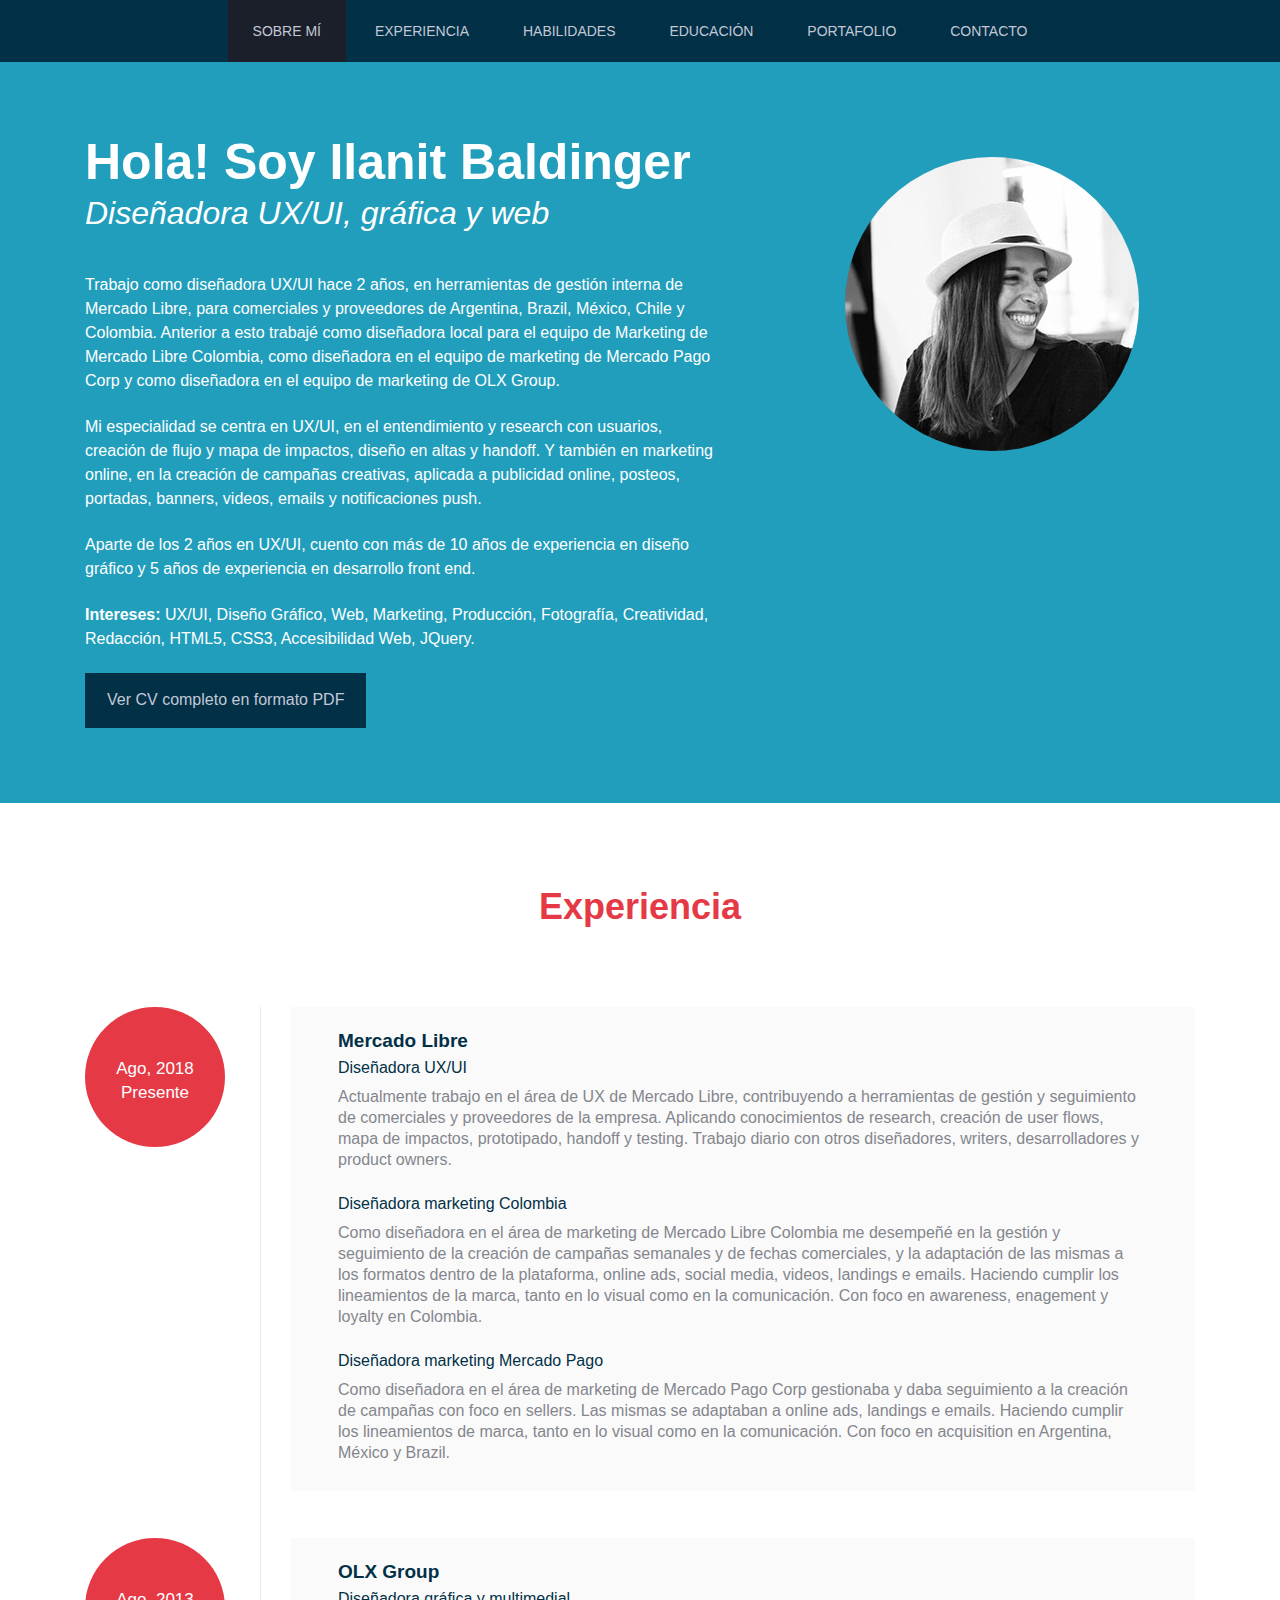
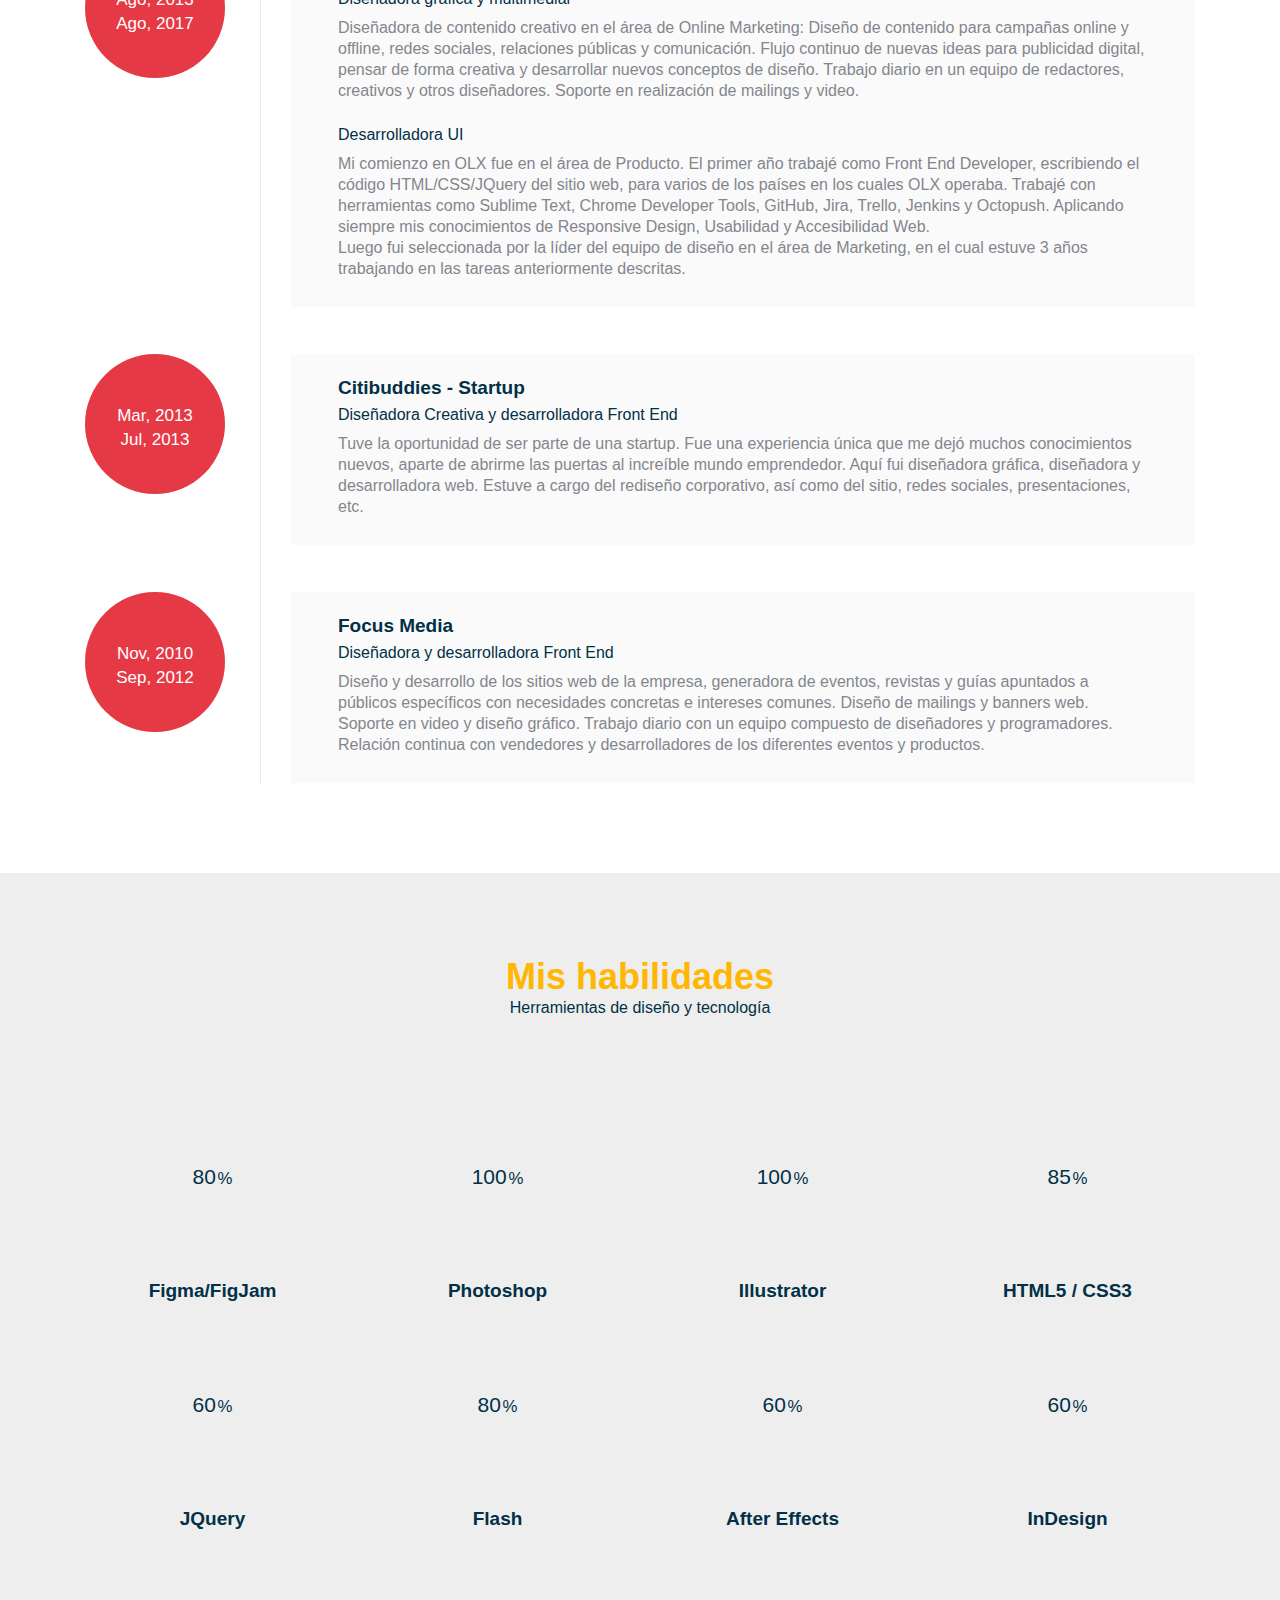
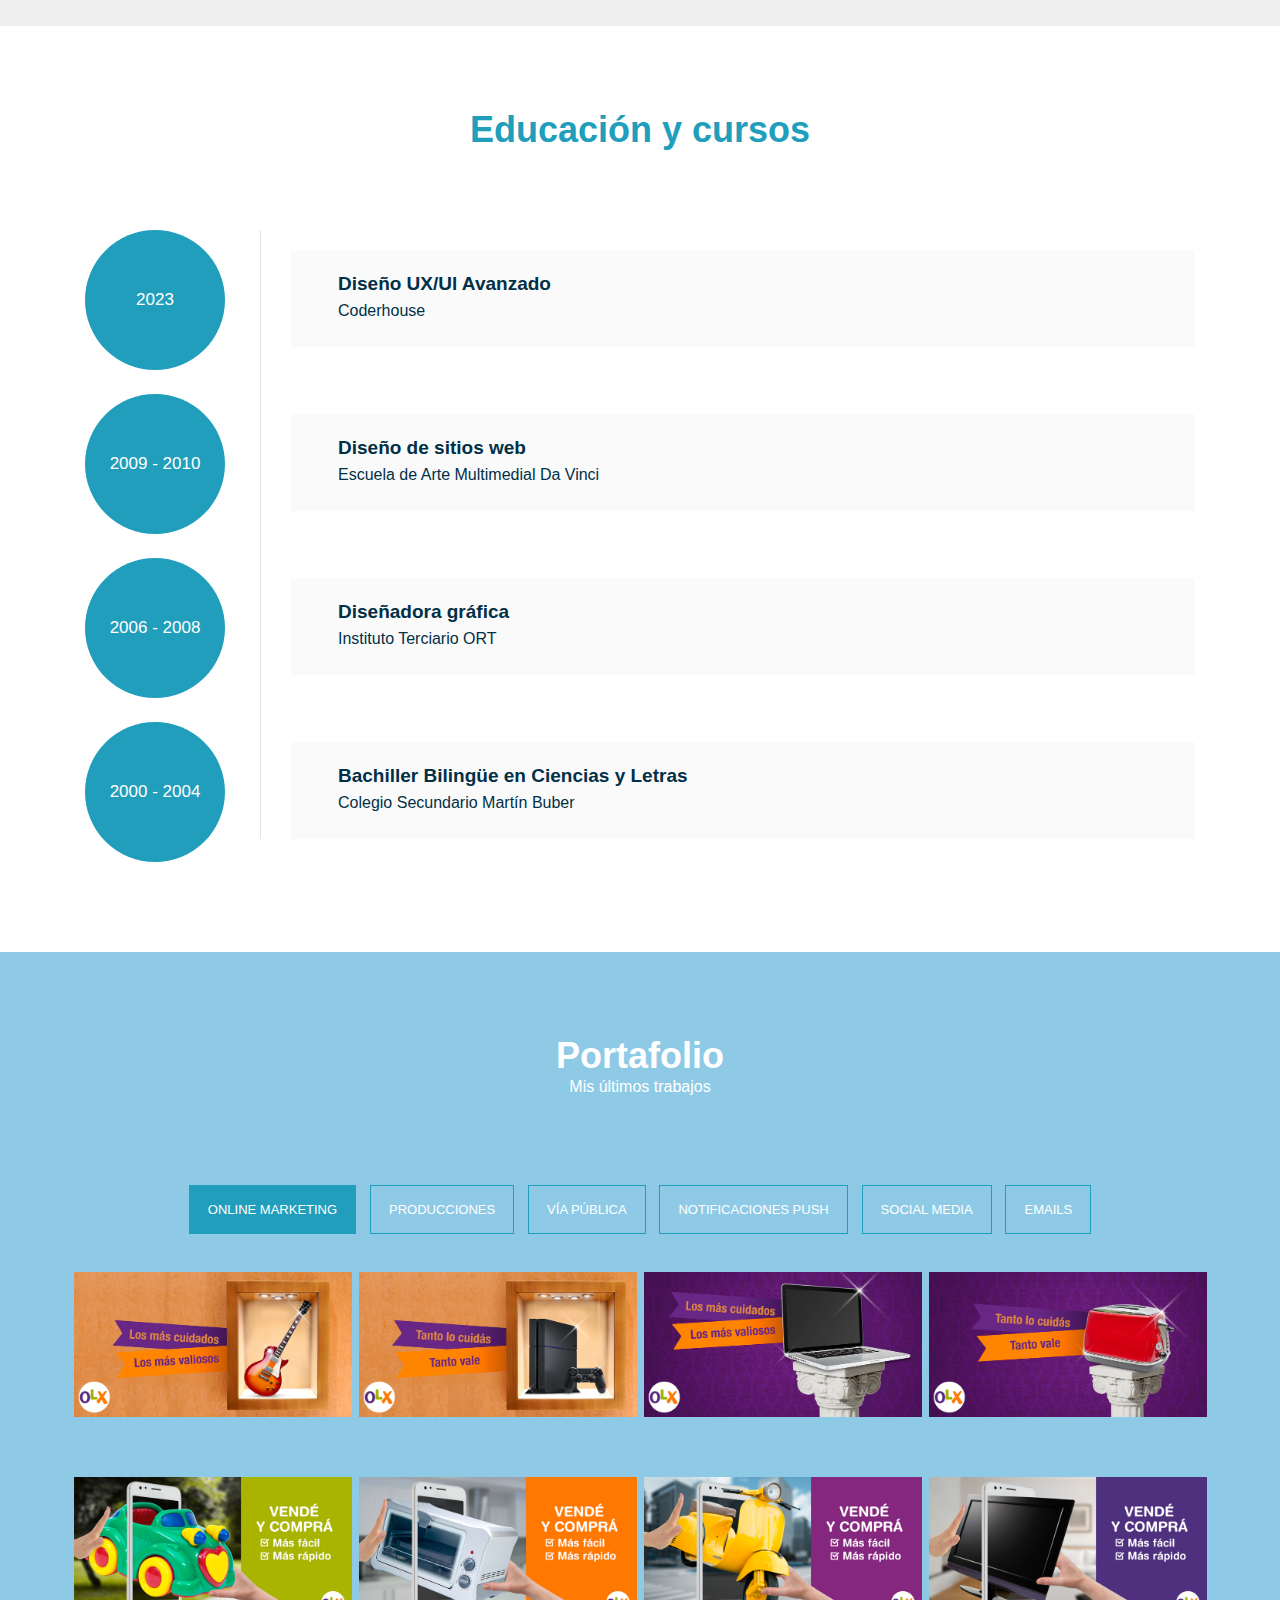
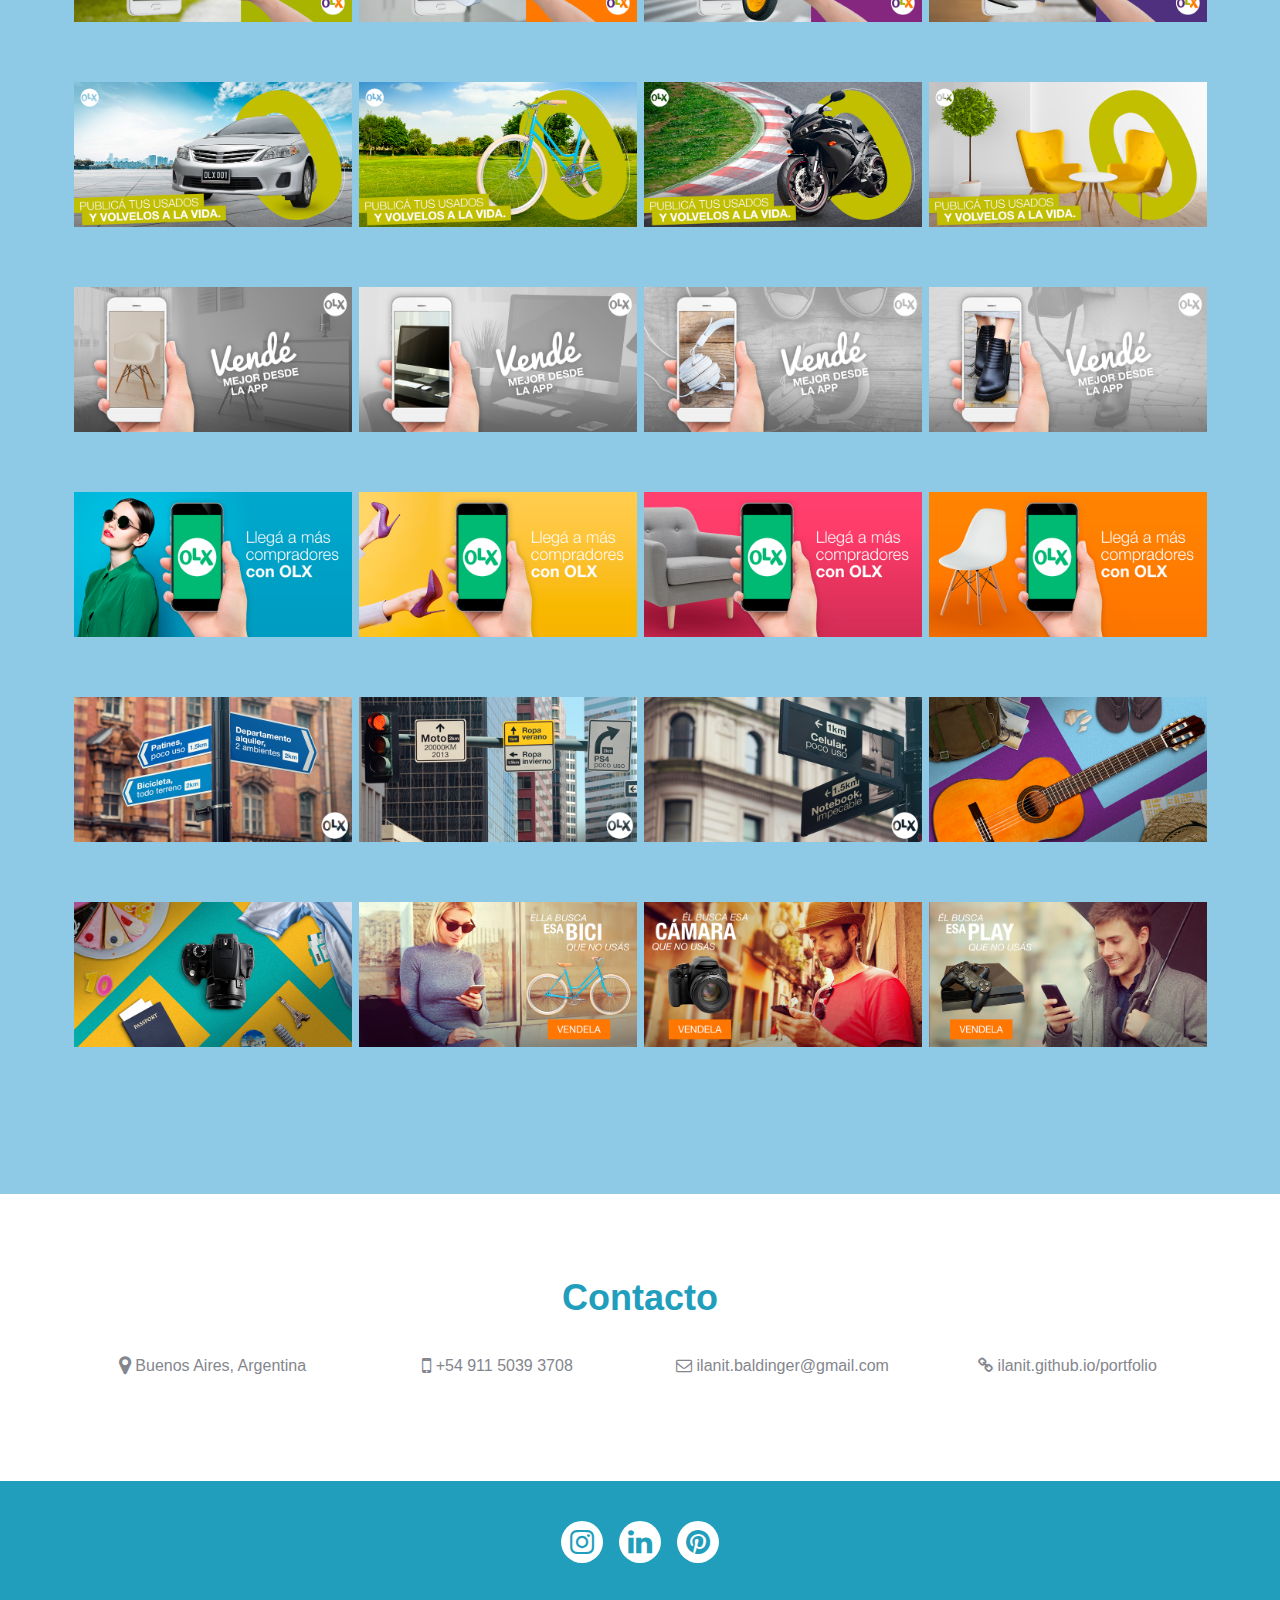
==== commit 882016ef: "Actualizacion de textos" ====
--- a/index.html
+++ b/index.html
@@ -76,10 +76,13 @@
                         <div class=" col-xs-12 col-sm-12 col-md-7 col-lg-7">
                             <h1>Hola! Soy Ilanit Baldinger</h1>
                             <h2 class="subHeading">Diseñadora UX/UI, gráfica y web</h2>
-                            <p>Trabajo como diseñadora UX/UI hace 3 años, en herramientas de gestión interna de Mercado Libre, para comerciales y proveedores de Argentina, Brazil, México, Chile y Colombia. Anterior a esto trabajé como diseñadora local para el equipo de Marketing de Mercado Libre Colombia y como diseñadora en el equipo de marketing de Mercado Pago Corp.</p>
-                            <p>Cuento con más de 10 años de experiencia en diseño gráfico y 5 años de experiencia en desarrollo front end. 
-                            <p>Mi especialidad se enfoca en UX/UI y en el área de marketing online, en la creación de campañas creativas y diseños innovadores. Aplicada a campañas de performance, digitales, posteos, portadas, banners, videos, diseño y desarrollo de emails y notificaciones push.
+                            <p>Trabajo como diseñadora UX/UI hace 2 años, en herramientas de gestión interna de Mercado Libre, para comerciales y proveedores de Argentina, Brazil, México, Chile y Colombia. Anterior a esto trabajé como diseñadora local para el equipo de Marketing de Mercado Libre Colombia, como diseñadora en el equipo de marketing de Mercado Pago Corp y como diseñadora en el equipo de marketing de OLX Group.</p>
+                            <p>
+                            Mi especialidad se centra en UX/UI, en el entendimiento y research con usuarios, creación de flujo y mapa de impactos, diseño en altas y handoff. Y también en marketing online, en la creación de campañas creativas, aplicada a publicidad online, posteos, portadas, banners, videos, emails y notificaciones push.
+                             </p>
+                            <p>Aparte de los 2 años en UX/UI, cuento con más de 10 años de experiencia en diseño gráfico y 5 años de experiencia en desarrollo front end. 
                             </p>
+
                             <p><strong>Intereses:</strong> UX/UI, Diseño Gráfico, Web, Marketing, Producción, Fotografía, Creatividad, Redacción, HTML5, CSS3, Accesibilidad Web, JQuery.</p>
                              
                             <a href="./files/CV-Ilanit-Baldinger-ES.pdf" class="bntDownload" target="_blank">Ver CV completo en formato PDF</a>
@@ -104,25 +107,27 @@
                 </div>
                 <div class="row workDetails">
                     <div class="col-xs-12 col-sm-3 col-md-2 col-lg-2">
-                        <div class="workYear">Oct, 2014<br> Ago, 2017</div>
+                        <div class="workYear">Ago, 2018<br> Presente</div>
                     </div>
                     <div class="col-xs-12 col-sm-9 col-md-10 col-lg-10 rightArea">
                         <div class="arrowpart"></div>
                         <div class="exCon">
                             <h4>Mercado Libre</h4>
                             <h5>Diseñadora UX/UI</h5>
-                            <p>Diseñadora de contenido creativo en el área de Online Marketing:
-                            Diseño de contenido para campañas online y offline, redes sociales, relaciones públicas y comunicación.
-                            Flujo continuo de nuevas ideas para publicidad digital, pensar de forma creativa y desarrollar nuevos conceptos de diseño.
-                            Trabajo diario en un equipo de redactores, creativos y otros diseñadores.
-                            Soporte en realización de mailings y video.
+                            <p>Actualmente trabajo en el área de UX de Mercado Libre, contribuyendo a herramientas de gestión y seguimiento de comerciales y proveedores de la empresa. Aplicando conocimientos de research, creación de user flows, mapa de impactos, prototipado, handoff y testing. Trabajo diario con otros diseñadores, writers, desarrolladores y product owners.
+                            </p>
+                            <h5>Diseñadora marketing Colombia</h5>
+                            <p>Como diseñadora en el área de marketing de Mercado Libre Colombia me desempeñé en la gestión y seguimiento de la creación de campañas semanales y de fechas comerciales, y la adaptación de las mismas a los formatos dentro de la plataforma, online ads, social media, videos, landings e emails. Haciendo cumplir los lineamientos de la marca, tanto en lo visual como en la comunicación. Con foco en awareness, enagement y loyalty en Colombia.
+                            </p>
+                            <h5>Diseñadora marketing Mercado Pago</h5>
+                            <p>Como diseñadora en el área de marketing de Mercado Pago Corp gestionaba y daba seguimiento a la creación de campañas con foco en sellers. Las mismas se adaptaban a online ads, landings e emails. Haciendo cumplir los lineamientos de marca, tanto en lo visual como en la comunicación. Con foco en acquisition en Argentina, México y Brazil.
                             </p>
                         </div>
                     </div>
                 </div>
                 <div class="row workDetails">
                 	<div class="col-xs-12 col-sm-3 col-md-2 col-lg-2">
-                    	<div class="workYear">Oct, 2014<br> Ago, 2017</div>
+                    	<div class="workYear">Ago, 2013<br> Ago, 2017</div>
                     </div>
                     <div class="col-xs-12 col-sm-9 col-md-10 col-lg-10 rightArea">
                     	<div class="arrowpart"></div>
@@ -135,26 +140,14 @@
                             Trabajo diario en un equipo de redactores, creativos y otros diseñadores.
                             Soporte en realización de mailings y video.
                             </p>
-                        </div>
-                    </div>
-                </div>
-                
-                <div class="row workDetails">
-                    <div class="col-xs-12 col-sm-3 col-md-2 col-lg-2">
-                        <div class="workYear">Ago, 2013<br> Oct, 2014</div>
-                    </div>
-                    <div class="col-xs-12 col-sm-9 col-md-10 col-lg-10 rightArea">
-                        <div class="arrowpart"></div>
-                        <div class="exCon">
-                            <h4>OLX Group</h4>
-                            <h5>Desarrolladora UI</h5>
+                             <h5>Desarrolladora UI</h5>
                             <p>Mi comienzo en OLX fue en el área de Producto. El primer año trabajé como Front End Developer, escribiendo el código HTML/CSS/JQuery del sitio web, para varios de los países en los cuales OLX operaba. Trabajé con herramientas como Sublime Text, Chrome Developer Tools, GitHub, Jira, Trello, Jenkins y Octopush. Aplicando siempre mis conocimientos de Responsive Design, Usabilidad y Accesibilidad Web.<br/>
                             Luego fui seleccionada por la líder del equipo de diseño en el área de Marketing, en el cual estuve 3 años trabajando en las tareas anteriormente descritas.
                             </p>
                         </div>
                     </div>
                 </div>
-
+                
                 <div class="row workDetails">
                 	<div class="col-xs-12 col-sm-3 col-md-2 col-lg-2">
                     	<div class="workYear">Mar, 2013<br> Jul, 2013</div>
@@ -203,6 +196,16 @@
                     <p>Herramientas de diseño y tecnología</p>
                 </div>
                 <div class="row">
+
+                     <div class=" col-xs-6 col-sm-4 col-md-3 col-lg-3  skillsArea">
+                            
+                            <span class="chart skilBg" data-percent="80">
+                                <span class="percent">80</span>
+                            <canvas height="152" width="152"></canvas></span>
+                            
+                            <h4>Figma/FigJam</h4>
+                            <!-- <p>Because I use more Photoshop</p>-->
+                    </div>
                 
                     <div class=" col-xs-6 col-sm-4 col-md-3 col-lg-3  skillsArea">
                             
@@ -273,16 +276,6 @@
                             <!-- <p>Because we have allways something new to learn</p>-->
                     </div>
                     
-                    <div class=" col-xs-6 col-sm-4 col-md-3 col-lg-3  skillsArea">
-                            
-                            <span class="chart skilBg" data-percent="80">
-                                <span class="percent">80</span>
-                            <canvas height="152" width="152"></canvas></span>
-                            
-                            <h4>Dreamweaver</h4>
-                            <!-- <p>Because I use more Photoshop</p>-->
-                    </div>
-                    
                 </div>
                 
             </div>
@@ -293,9 +286,24 @@
             
             <div class="container">
                 <div class="heading">
-                    <h2>Educación</h2>
+                    <h2>Educación y cursos</h2>
                     <p></p>
                 </div>
+
+                 <div class="row workDetails">
+                    <div class="col-xs-12 col-sm-3 col-md-2 col-lg-2">
+                        <div class="workYear">2023</div>
+                    </div>
+                    <div class="col-xs-12 col-sm-9 col-md-10 col-lg-10 rightArea">
+                        <div class="arrowpart"></div>
+                        <div class="exCon">
+                            <h4>Diseño UX/Ul Avanzado</h4>
+                            <h5>Coderhouse</h5>
+                            <p></p>
+                        </div>
+                    </div>
+                </div>
+
                 <div class="row workDetails">
                     <div class="col-xs-12 col-sm-3 col-md-2 col-lg-2">
                         <div class="workYear">2009 - 2010</div>
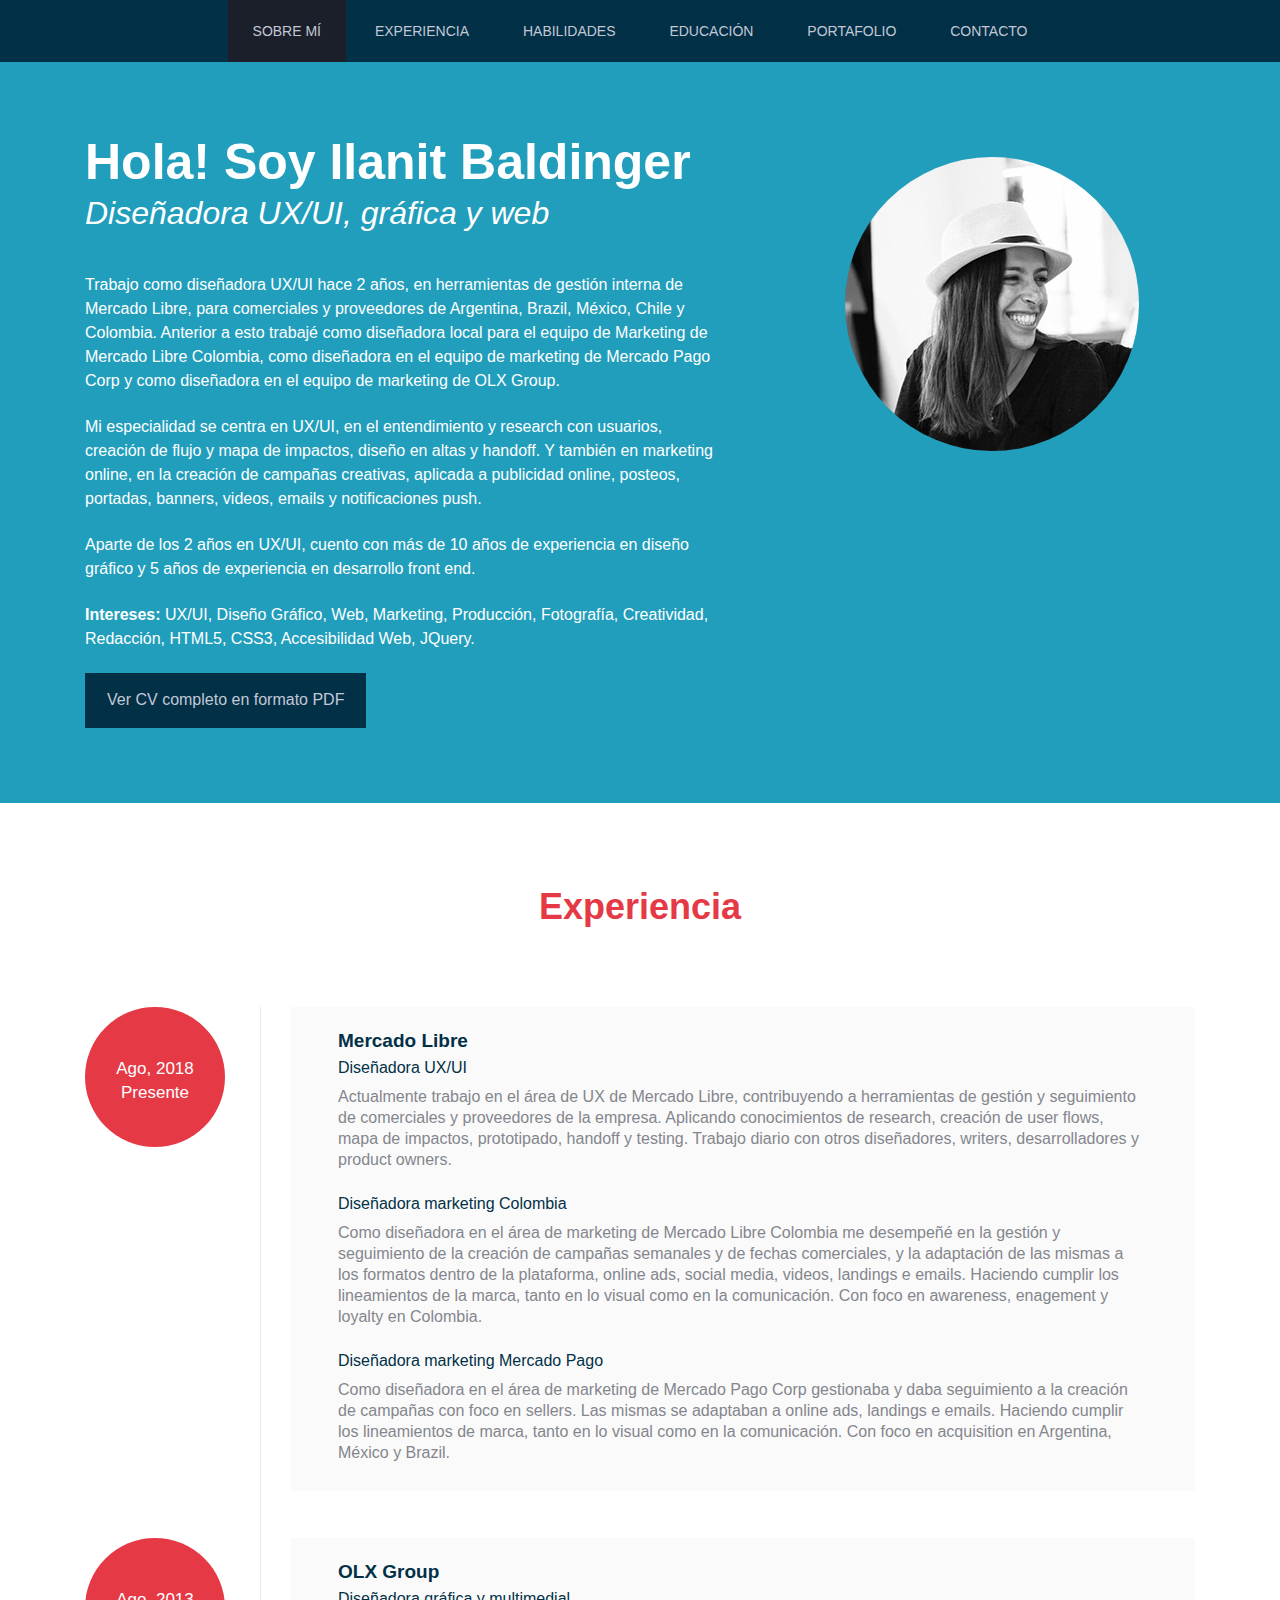
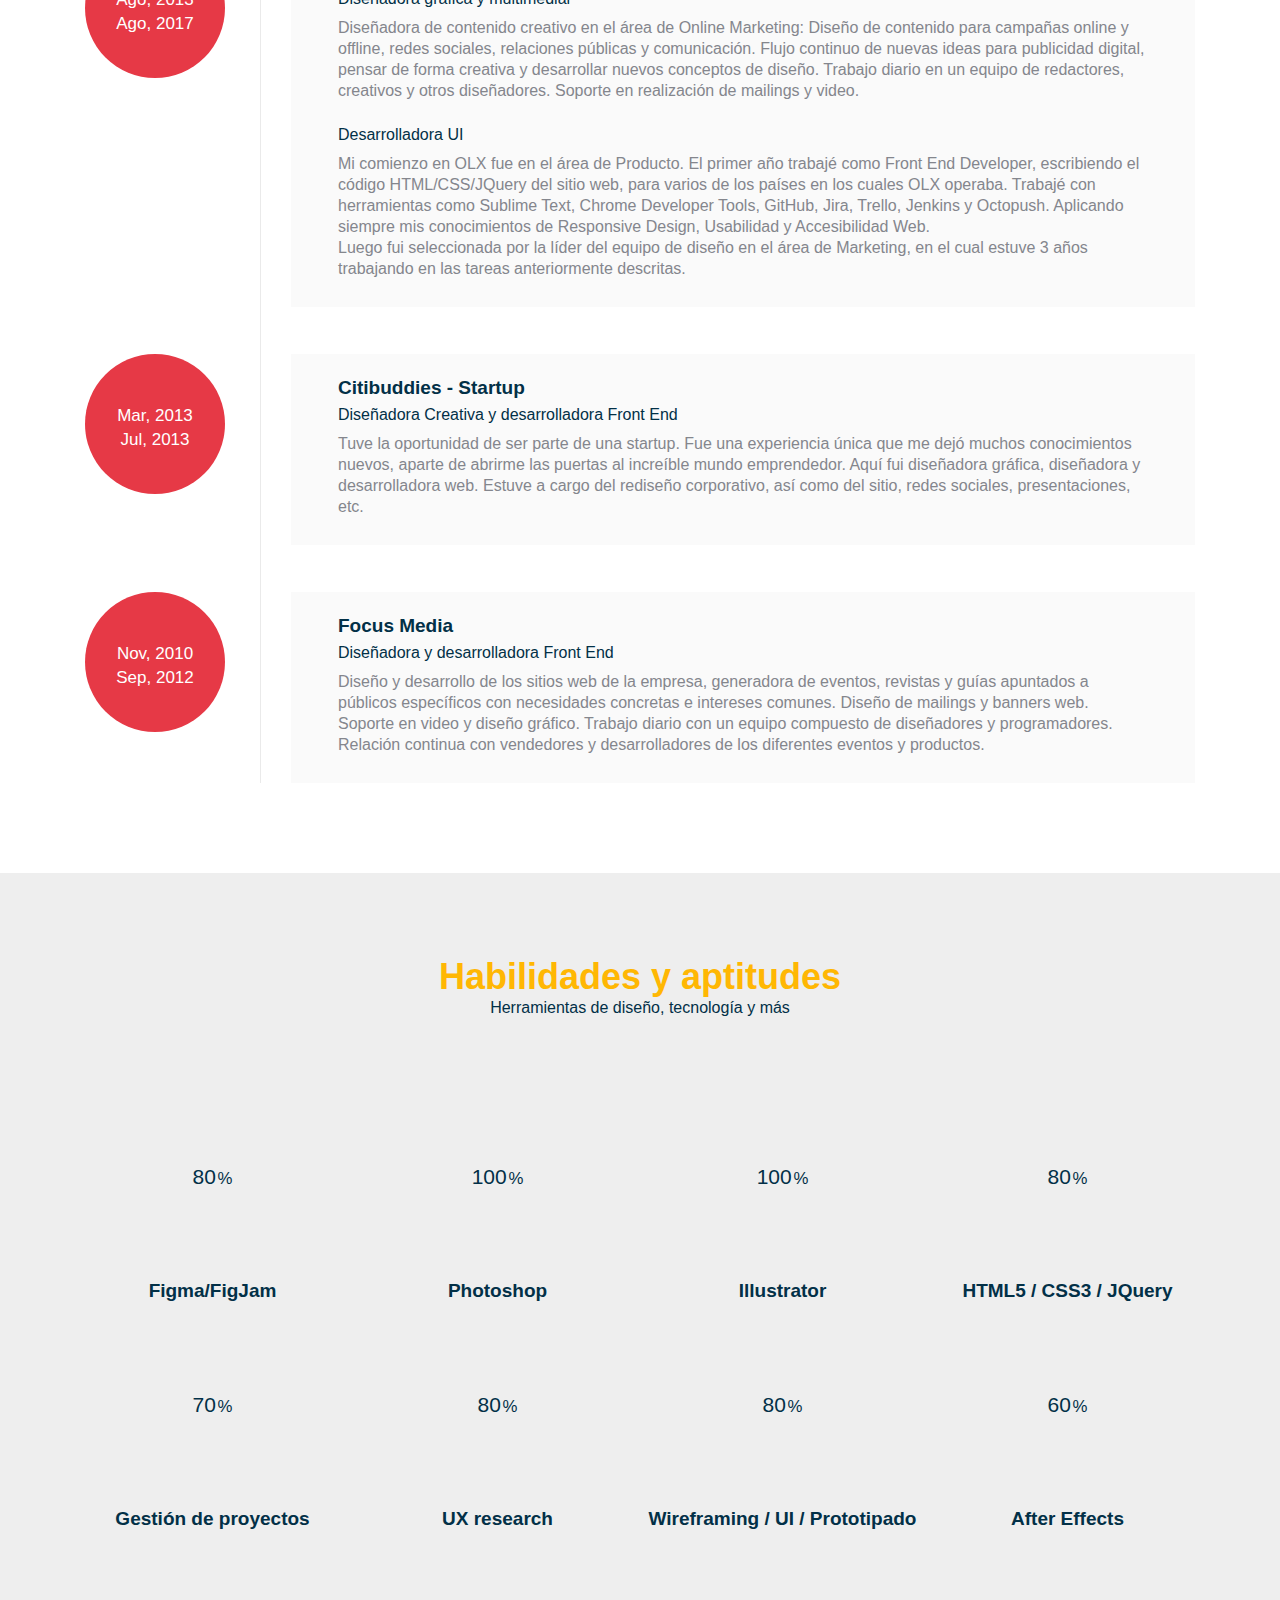
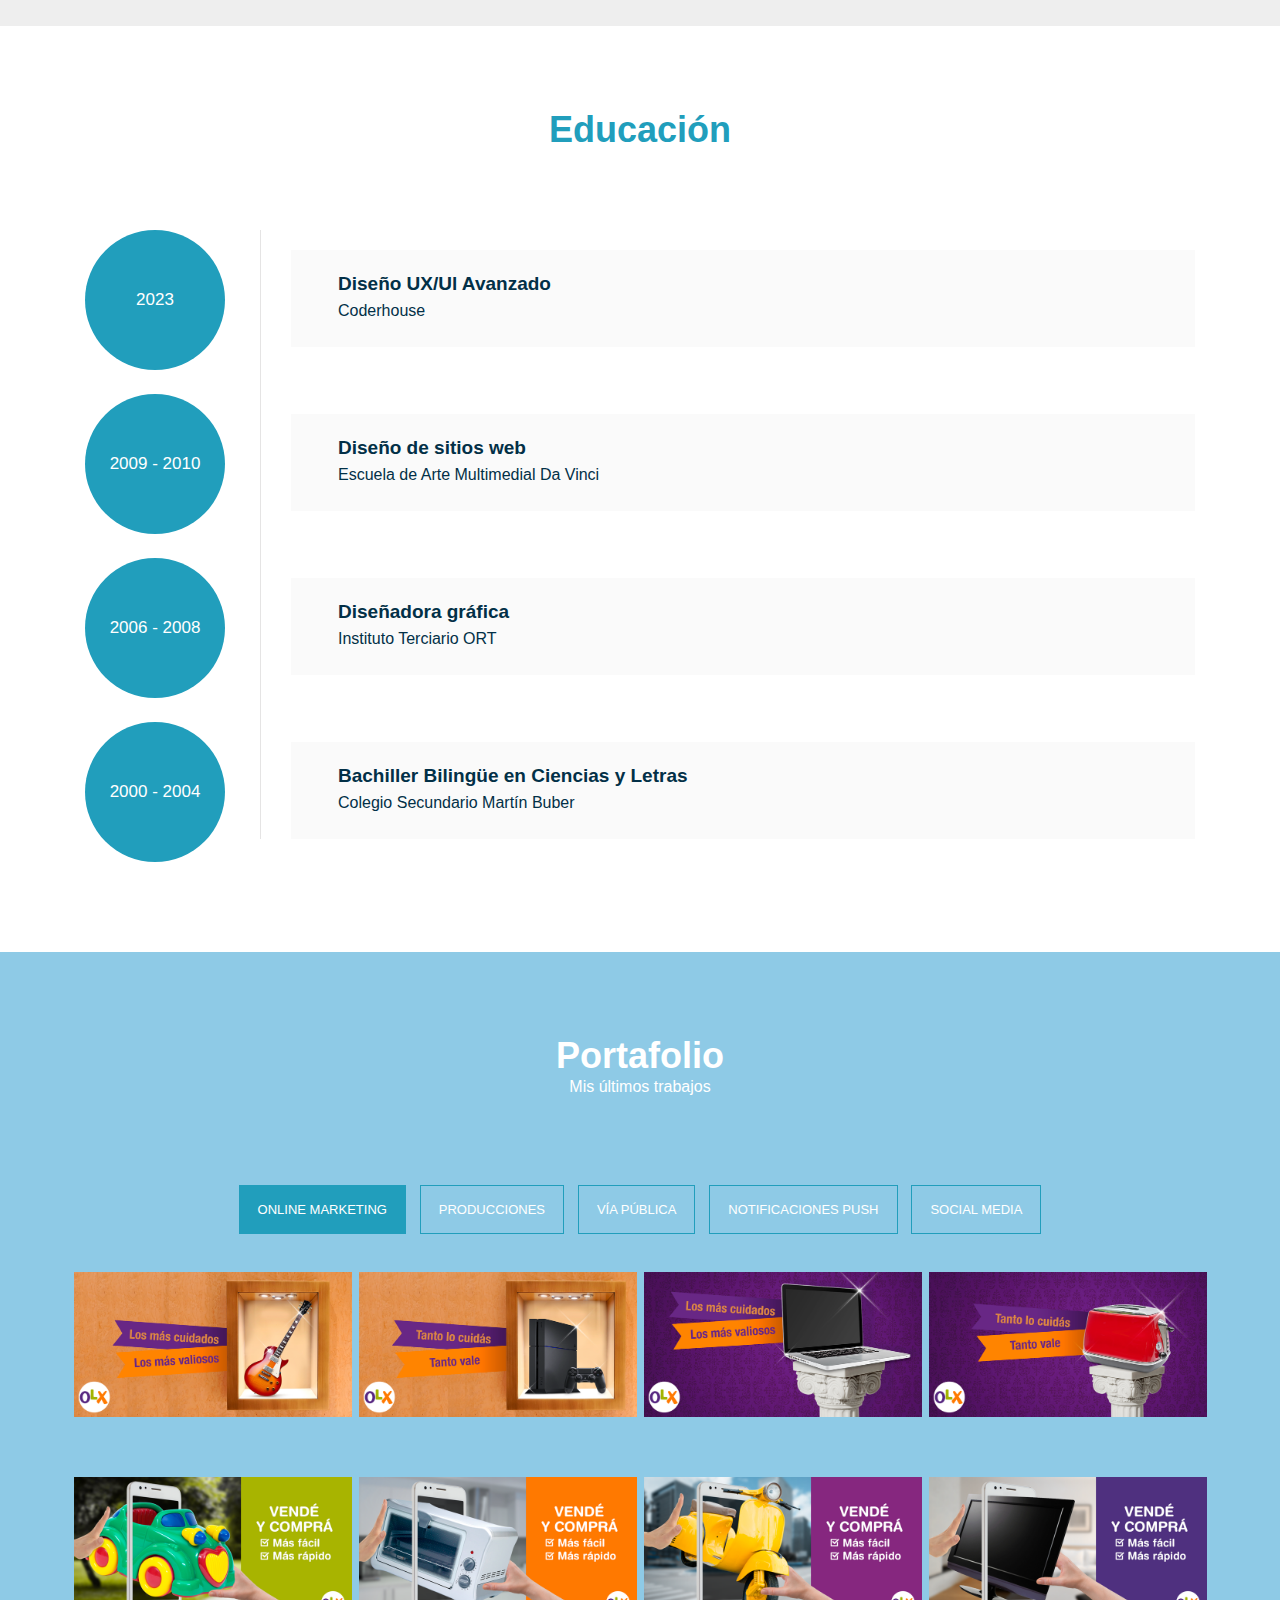
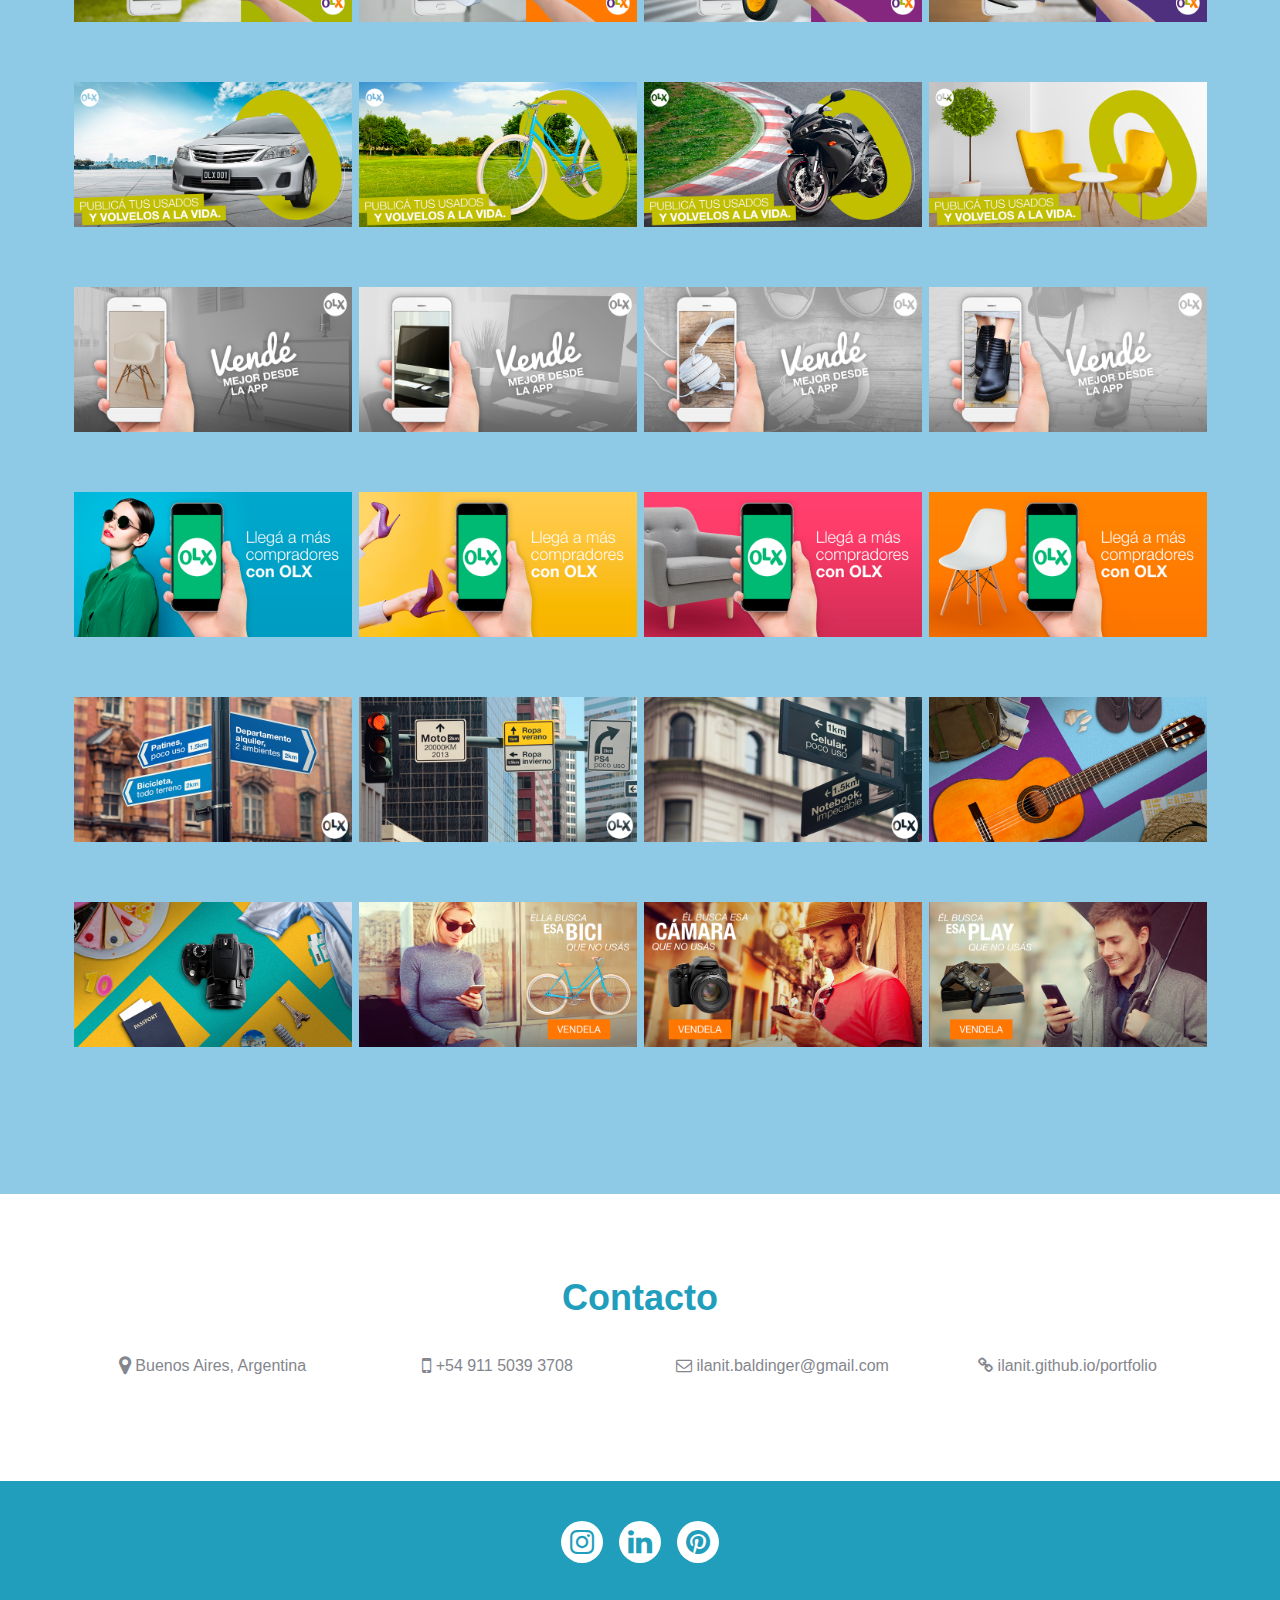
==== commit b979c35a: "cambio en textos" ====
--- a/index.html
+++ b/index.html
@@ -12,6 +12,8 @@
         <!--main style-->
         <link rel="stylesheet" type="text/css" media="screen" href="./files/bootstrap.css">
         <link rel="stylesheet" type="text/css" media="screen" href="./files/style.css">
+        <!-- Custom Effects -->
+        <link rel="stylesheet" type="text/css" media="screen" href="./files/effects.css">
 
 
         <!--google font style-->
@@ -192,8 +194,8 @@
             <div class="container">
             
                 <div class="heading">
-                    <h2>Mis habilidades</h2>
-                    <p>Herramientas de diseño y tecnología</p>
+                    <h2>Habilidades y aptitudes</h2>
+                    <p>Herramientas de diseño, tecnología y más</p>
                 </div>
                 <div class="row">
 
@@ -230,21 +232,31 @@
                     <div class=" col-xs-6 col-sm-4 col-md-3 col-lg-3  skillsArea">
                         
                             <span class="chart skilBg" data-percent="80">
-                                <span class="percent">85</span>
+                                <span class="percent">80</span>
                             <canvas height="152" width="152"></canvas></span>
                             
-                            <h4>HTML5 / CSS3</h4>
+                            <h4>HTML5 / CSS3 / JQuery</h4>
                             <!-- <p>Because we don't have to use it a lot</p>-->
                     </div>
                     
                     <div class=" col-xs-6 col-sm-4 col-md-3 col-lg-3  skillsArea">
                             
-                            <span class="chart skilBg" data-percent="60">
-                                <span class="percent">60</span>
+                            <span class="chart skilBg" data-percent="70">
+                                <span class="percent">70</span>
                             <canvas height="152" width="152"></canvas></span>
                             
-                            <h4>JQuery</h4>
+                            <h4>Gestión de proyectos</h4>
                             <!-- <p>Because we have to be all the time learning</p>-->
+                    </div>
+
+                     <div class=" col-xs-6 col-sm-4 col-md-3 col-lg-3  skillsArea">
+                            
+                            <span class="chart skilBg" data-percent="80">
+                                <span class="percent">80</span>
+                            <canvas height="152" width="152"></canvas></span>
+                            
+                            <h4>UX research</h4>
+                            <!-- <p>Donec accumsan ligula vitae mag na curabitur id</p>-->
                     </div>
                     
                     <div class=" col-xs-6 col-sm-4 col-md-3 col-lg-3  skillsArea">
@@ -253,10 +265,11 @@
                                 <span class="percent">80</span>
                             <canvas height="152" width="152"></canvas></span>
                             
-                            <h4>Flash</h4>
+                            <h4>Wireframing / UI / Prototipado</h4>
                             <!-- <p></p> -->
                     </div>
                     
+                   
                     <div class=" col-xs-6 col-sm-4 col-md-3 col-lg-3  skillsArea">
                             
                             <span class="chart skilBg" data-percent="60">
@@ -264,15 +277,6 @@
                             <canvas height="152" width="152"></canvas></span>
                             
                             <h4>After Effects</h4>
-                            <!-- <p>Donec accumsan ligula vitae mag na curabitur id</p>-->
-                    </div>
-                    <div class=" col-xs-6 col-sm-4 col-md-3 col-lg-3  skillsArea">
-                            
-                            <span class="chart skilBg" data-percent="60">
-                                <span class="percent">60</span>
-                            <canvas height="152" width="152"></canvas></span>
-                            
-                            <h4>InDesign</h4>
                             <!-- <p>Because we have allways something new to learn</p>-->
                     </div>
                     
@@ -286,7 +290,7 @@
             
             <div class="container">
                 <div class="heading">
-                    <h2>Educación y cursos</h2>
+                    <h2>Educación</h2>
                     <p></p>
                 </div>
 
@@ -363,13 +367,14 @@
                 <div class="portfolioFilter">
                 	
                     <ul>
+                        <!-- <li><a href="#" data-filter=".mkt" class="current">Campañas de marketing</a></li> -->
                         <li><a href="#" data-filter=".mkt" class="current">Online Marketing</a></li>
                         <li><a href="#" data-filter=".producciones" class="">Producciones</a></li>
                     	<li><a href="#" data-filter=".via" class="">Vía Pública</a></li>
                         <!-- <li><a href="#" data-filter=".keyvisual" class="">Key Visuals</a></li> -->
                         <li><a href="#" data-filter=".push" class="">Notificaciones Push</a></li>
                         <li><a href="#" data-filter=".redes" class="">Social Media</a></li>
-                    	<li><a href="#" data-filter=".emails" class="">Emails</a></li>
+                    	<!-- <li><a href="#" data-filter=".emails" class="">Emails</a></li> -->
                     </ul>
                 
                 </div>
@@ -1449,5 +1454,8 @@
     <!--contact form js-->
     <script type="text/javascript" src="./files/jquery.contact.js"></script>
 
+    <!-- Custom Effects -->
+    <script src="./files/effects.js"></script>
+
     </body>
 </html>--- a/files/effects.css
+++ b/files/effects.css
@@ -0,0 +1,11 @@
+.effect-change-background-color {
+    transition: background-color 0.7s ease-in;
+}
+
+.effect-change-background-color.bg-dark-cyan {
+    background-color: #219ebc;
+}
+
+.effect-change-background-color.bg-red {
+    background-color: #e63946;
+}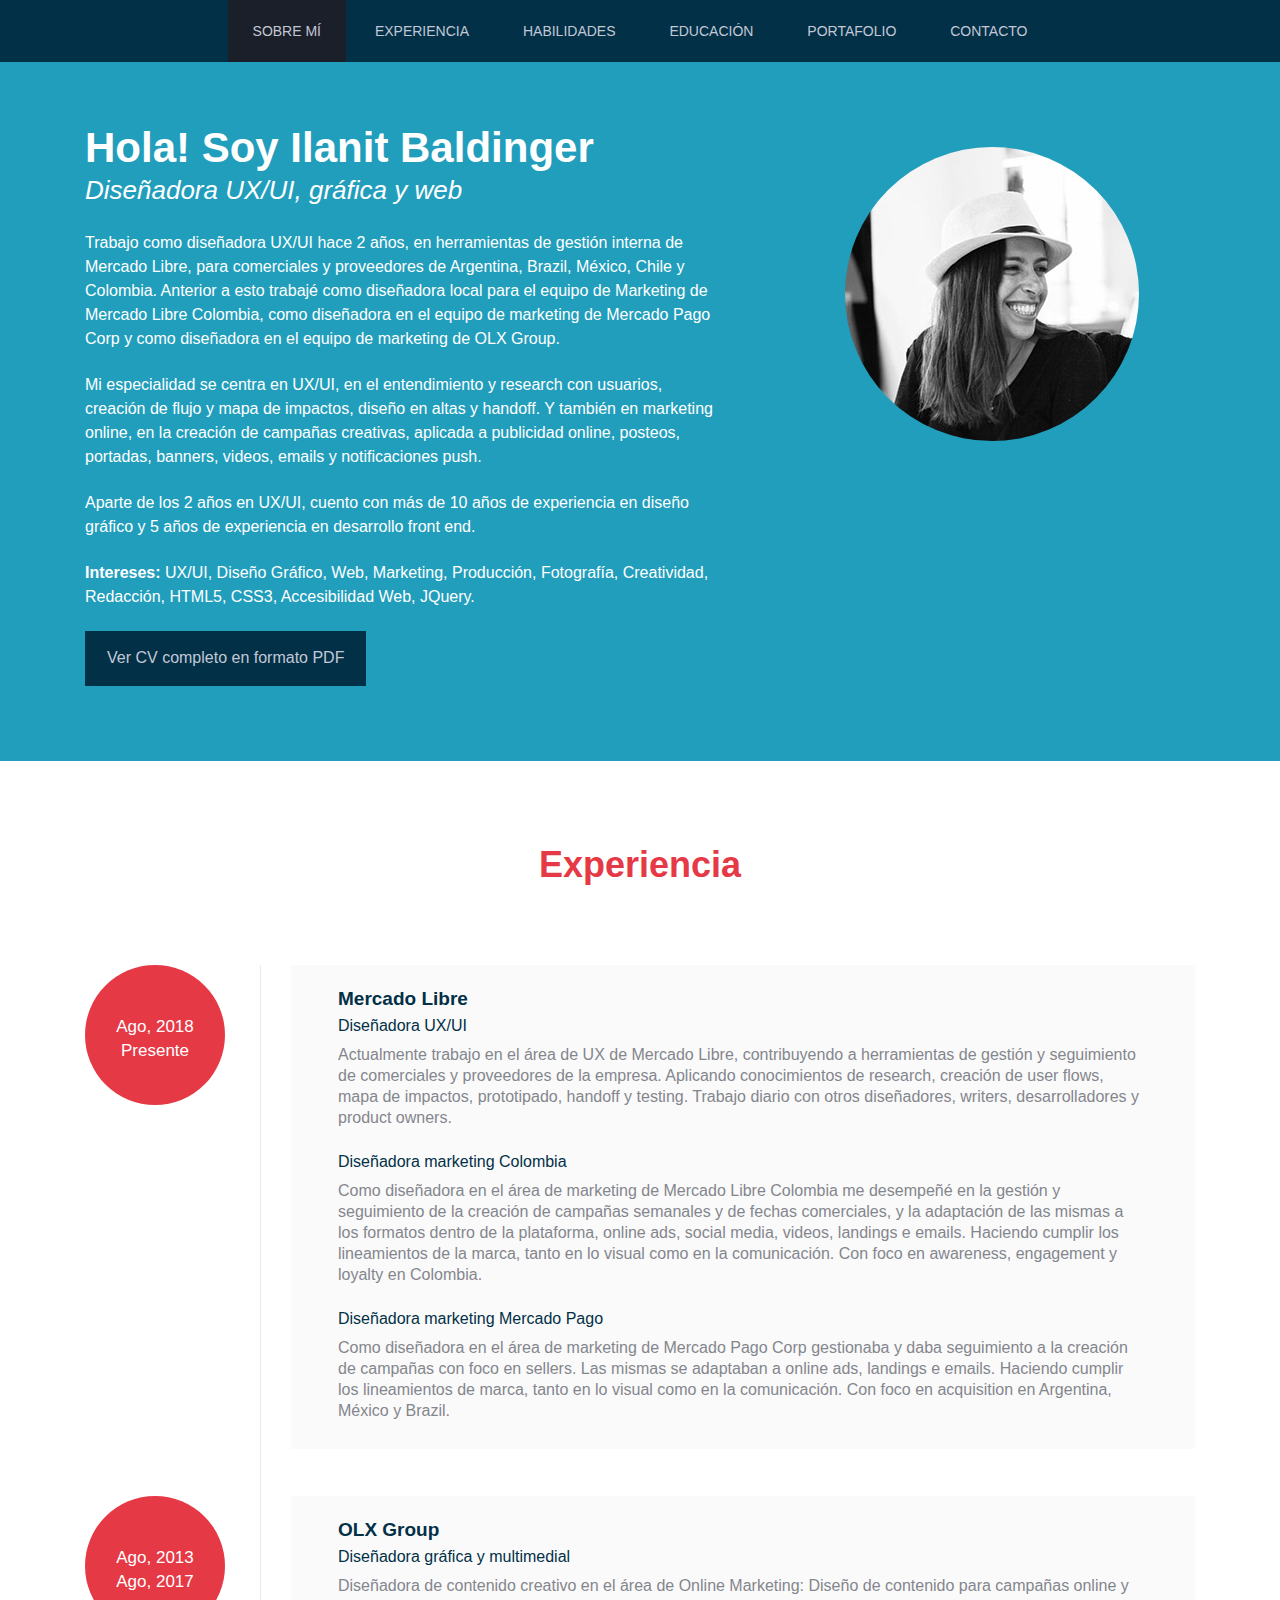
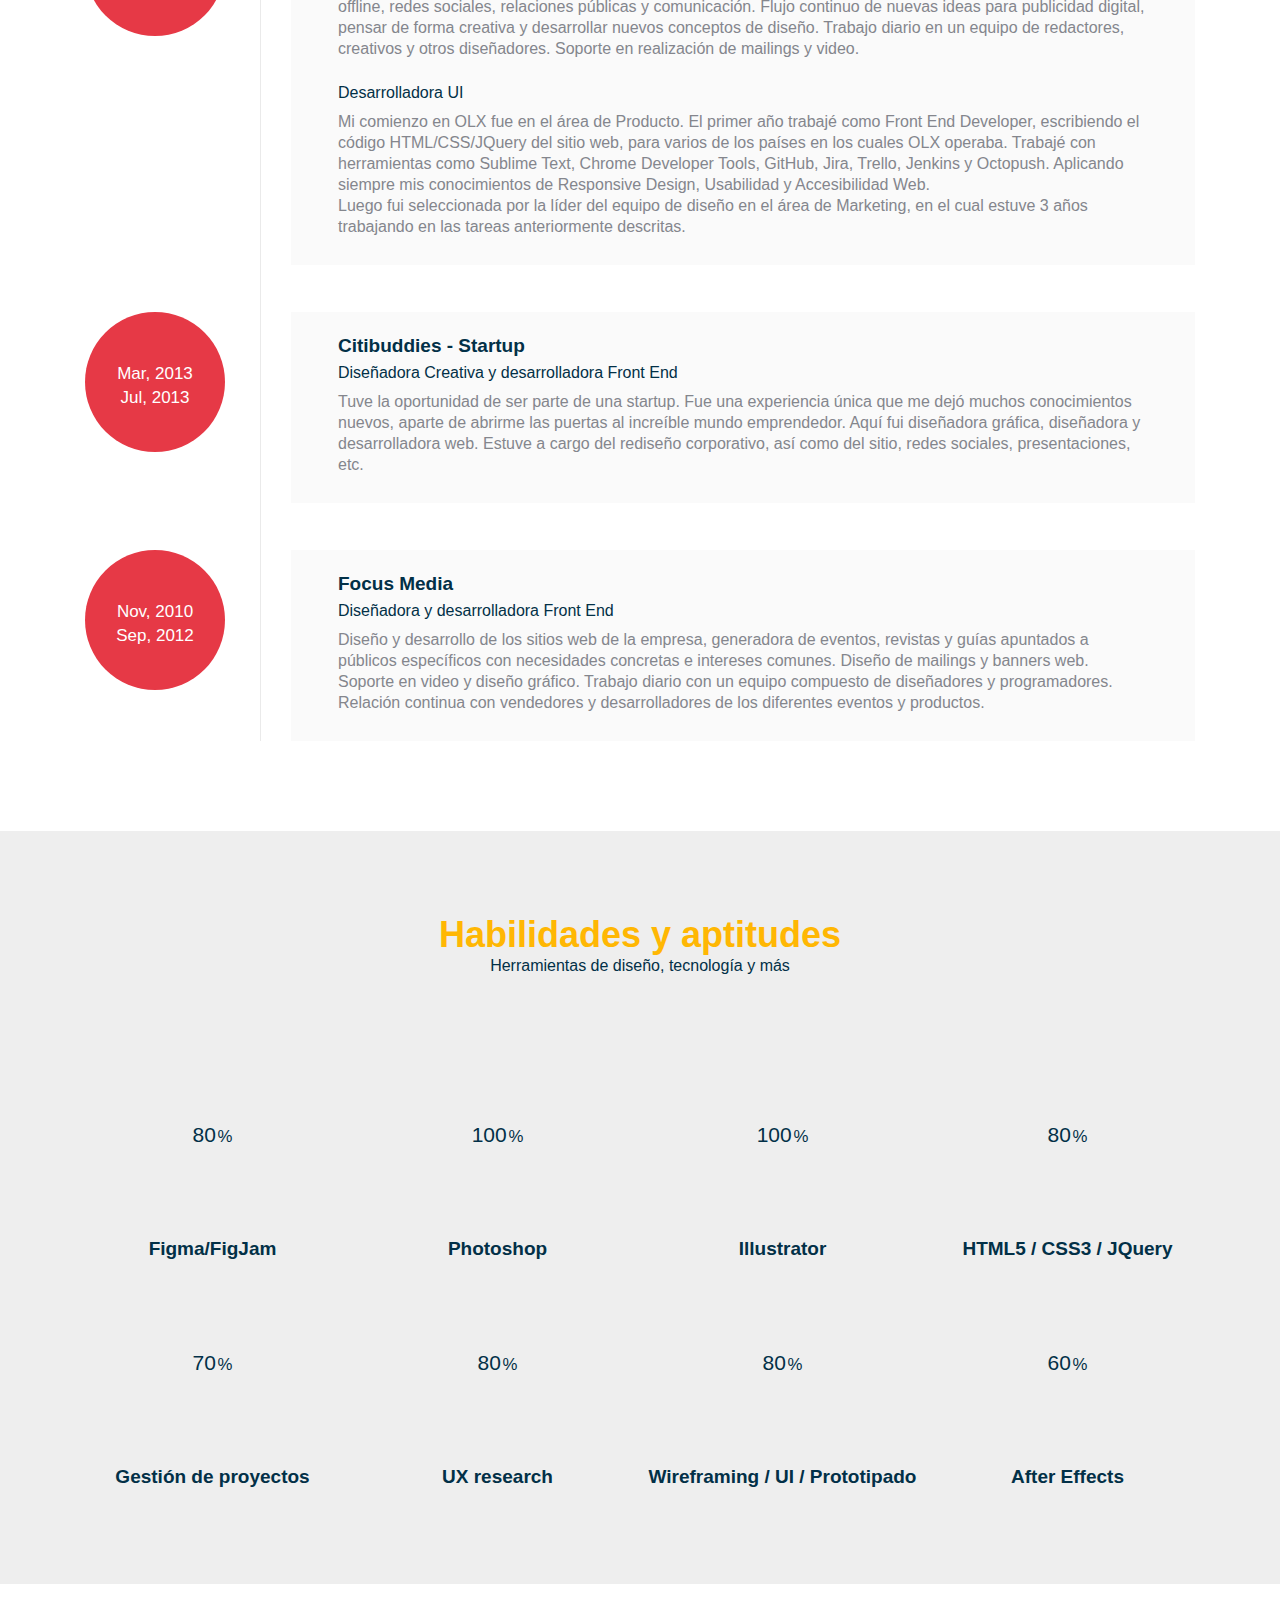
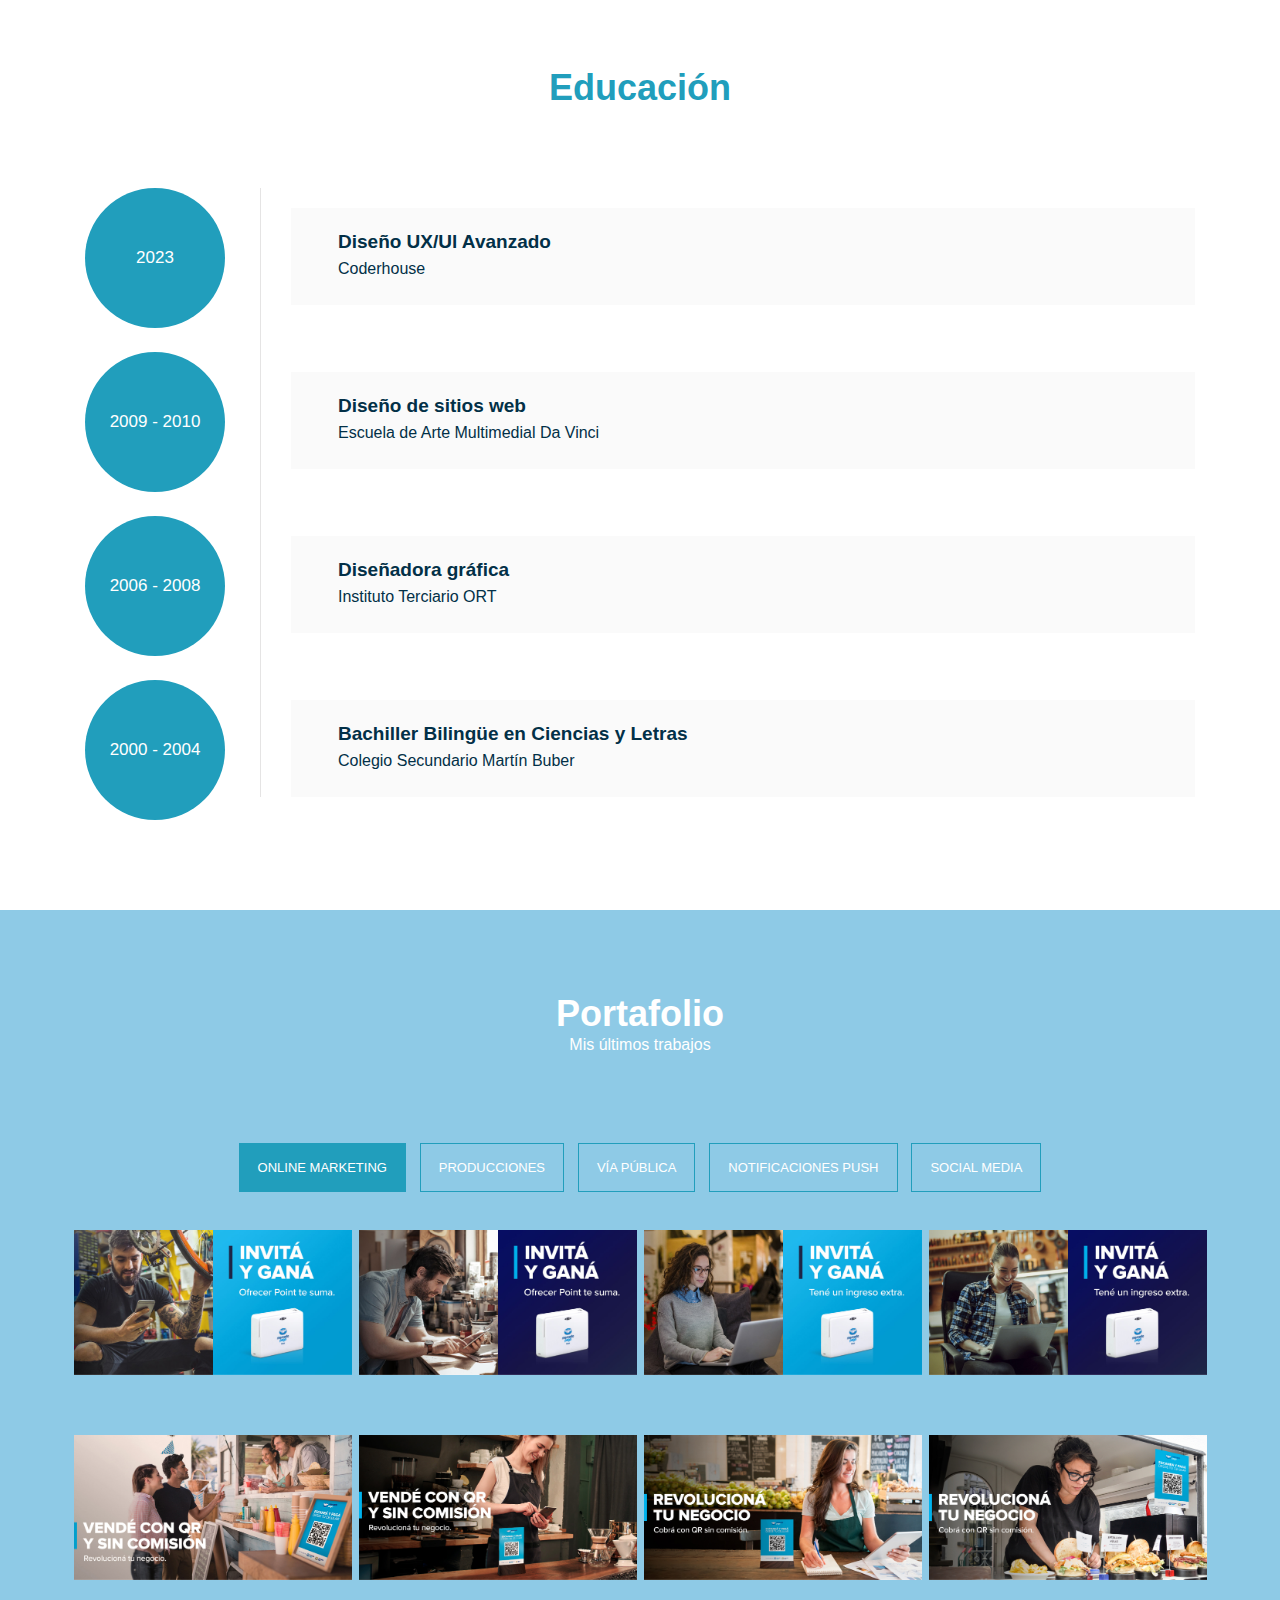
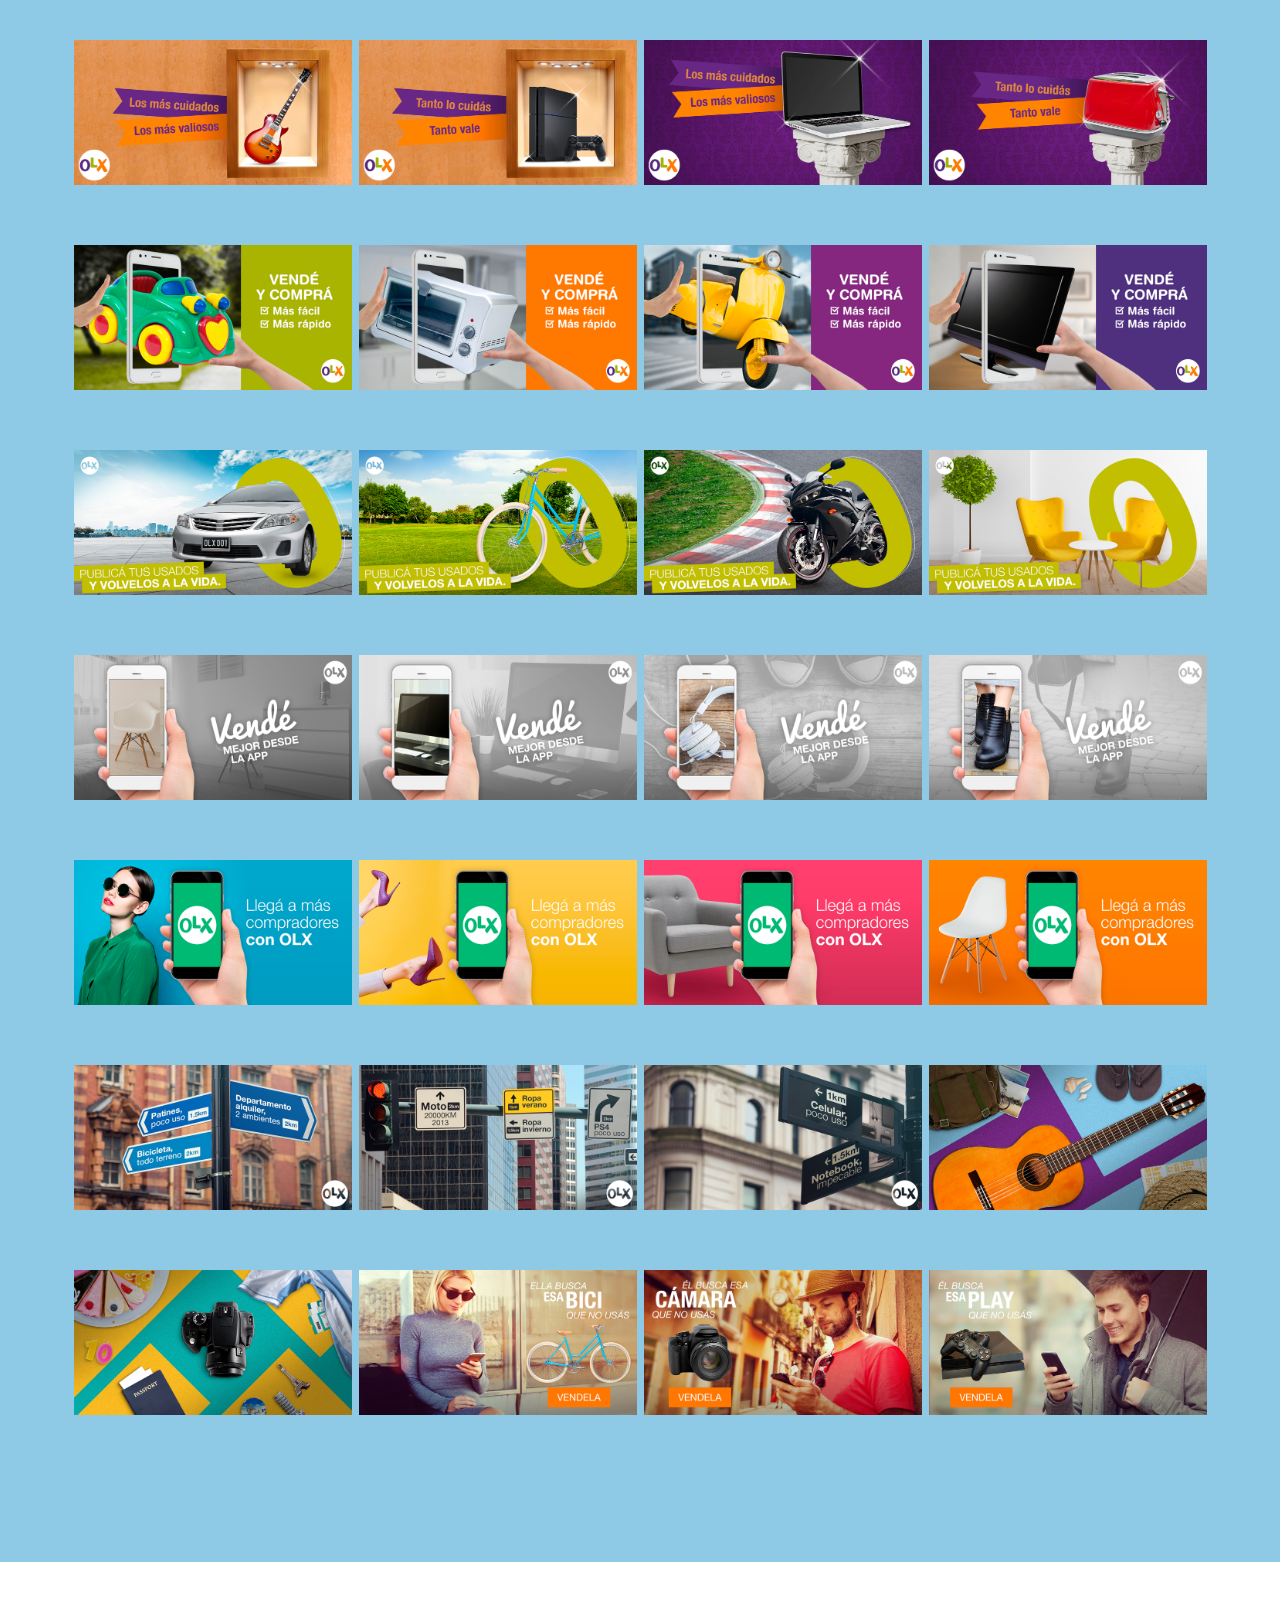
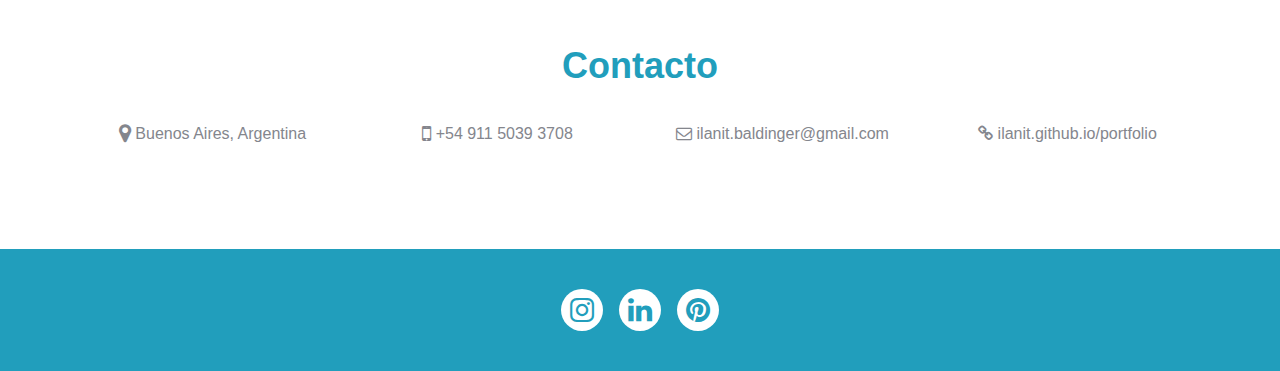
==== commit 81963ce0: "imagenes nuevas mp" ====
--- a/index.html
+++ b/index.html
@@ -87,7 +87,7 @@
 
                             <p><strong>Intereses:</strong> UX/UI, Diseño Gráfico, Web, Marketing, Producción, Fotografía, Creatividad, Redacción, HTML5, CSS3, Accesibilidad Web, JQuery.</p>
                              
-                            <a href="./files/CV-Ilanit-Baldinger-ES.pdf" class="bntDownload" target="_blank">Ver CV completo en formato PDF</a>
+                            <a href="./files/CV-Ilanit-Baldinger-ES-2023.pdf" class="bntDownload" target="_blank">Ver CV completo en formato PDF</a>
                         </div>
                         <div class=" col-xs-12 col-sm-12 col-md-4 col-lg-4 col-md-offset-1 col-lg-offset-1 proPic">
                             <img src="./images/me.jpg" alt="" class="img-circle topmar">
@@ -119,7 +119,7 @@
                             <p>Actualmente trabajo en el área de UX de Mercado Libre, contribuyendo a herramientas de gestión y seguimiento de comerciales y proveedores de la empresa. Aplicando conocimientos de research, creación de user flows, mapa de impactos, prototipado, handoff y testing. Trabajo diario con otros diseñadores, writers, desarrolladores y product owners.
                             </p>
                             <h5>Diseñadora marketing Colombia</h5>
-                            <p>Como diseñadora en el área de marketing de Mercado Libre Colombia me desempeñé en la gestión y seguimiento de la creación de campañas semanales y de fechas comerciales, y la adaptación de las mismas a los formatos dentro de la plataforma, online ads, social media, videos, landings e emails. Haciendo cumplir los lineamientos de la marca, tanto en lo visual como en la comunicación. Con foco en awareness, enagement y loyalty en Colombia.
+                            <p>Como diseñadora en el área de marketing de Mercado Libre Colombia me desempeñé en la gestión y seguimiento de la creación de campañas semanales y de fechas comerciales, y la adaptación de las mismas a los formatos dentro de la plataforma, online ads, social media, videos, landings e emails. Haciendo cumplir los lineamientos de la marca, tanto en lo visual como en la comunicación. Con foco en awareness, engagement y loyalty en Colombia.
                             </p>
                             <h5>Diseñadora marketing Mercado Pago</h5>
                             <p>Como diseñadora en el área de marketing de Mercado Pago Corp gestionaba y daba seguimiento a la creación de campañas con foco en sellers. Las mismas se adaptaban a online ads, landings e emails. Haciendo cumplir los lineamientos de marca, tanto en lo visual como en la comunicación. Con foco en acquisition en Argentina, México y Brazil.
@@ -383,8 +383,96 @@
                 
                     
                     
-                    <!-- Start Performance 02 -->
-                    
+                    <!-- Start Online Marketing MP -->
+                     <li class="mkt col-xs-6 col-sm-4 col-md-3 col-lg-3 isotope-item isotope-hidden" style="position: absolute; left: 0px; top: 0px; transform: translate3d(0px, 0px, 0px) scale3d(0.001, 0.001, 1); opacity: 0;">
+                        <div class="lightCon">
+                            <span class="hoverBox">
+                                <span class="smallIcon">
+                                    <a rel="lightbox-demo" href="images/mp01/01.jpg" title="Invitá y ganá | Idea y realización" class="zoom lb lb_warsaw1"><i class="fa fa-search fa-2x"></i></a>
+                                </span>
+                            </span>
+                            <img src="images/mp01/01.jpg" alt="" >
+                        </div>
+                    </li> 
+
+                    <li class="mkt col-xs-6 col-sm-4 col-md-3 col-lg-3 isotope-item isotope-hidden" style="position: absolute; left: 0px; top: 0px; transform: translate3d(0px, 0px, 0px) scale3d(0.001, 0.001, 1); opacity: 0;">
+                        <div class="lightCon">
+                            <span class="hoverBox">
+                                <span class="smallIcon">
+                                    <a rel="lightbox-demo" href="images/mp01/02.jpg" title="Invitá y ganá | Idea y realización" class="zoom lb lb_warsaw1"><i class="fa fa-search fa-2x"></i></a>
+                                </span>
+                            </span>
+                            <img src="images/mp01/02.jpg" alt="" >
+                        </div>
+                    </li>
+                    <li class="mkt col-xs-6 col-sm-4 col-md-3 col-lg-3 isotope-item isotope-hidden" style="position: absolute; left: 0px; top: 0px; transform: translate3d(0px, 0px, 0px) scale3d(0.001, 0.001, 1); opacity: 0;">
+                        <div class="lightCon">
+                            <span class="hoverBox">
+                                <span class="smallIcon">
+                                    <a rel="lightbox-demo" href="images/mp01/03.jpg" title="Invitá y ganá | Idea y realización" class="zoom lb lb_warsaw1"><i class="fa fa-search fa-2x"></i></a>
+                                </span>
+                            </span>
+                            <img src="images/mp01/03.jpg" alt="" >
+                        </div>
+                    </li> 
+
+                    <li class="mkt col-xs-6 col-sm-4 col-md-3 col-lg-3 isotope-item isotope-hidden" style="position: absolute; left: 0px; top: 0px; transform: translate3d(0px, 0px, 0px) scale3d(0.001, 0.001, 1); opacity: 0;">
+                        <div class="lightCon">
+                            <span class="hoverBox">
+                                <span class="smallIcon">
+                                    <a rel="lightbox-demo" href="images/mp01/04.jpg" title="Invitá y ganá | Idea y realización" class="zoom lb lb_warsaw1"><i class="fa fa-search fa-2x"></i></a>
+                                </span>
+                            </span>
+                            <img src="images/mp01/04.jpg" alt="" >
+                        </div>
+                    </li>
+
+
+                     <li class="mkt col-xs-6 col-sm-4 col-md-3 col-lg-3 isotope-item isotope-hidden" style="position: absolute; left: 0px; top: 0px; transform: translate3d(0px, 0px, 0px) scale3d(0.001, 0.001, 1); opacity: 0;">
+                        <div class="lightCon">
+                            <span class="hoverBox">
+                                <span class="smallIcon">
+                                    <a rel="lightbox-demo" href="images/mp01/05.jpg" title="Vendé con QR | Idea y realización" class="zoom lb lb_warsaw1"><i class="fa fa-search fa-2x"></i></a>
+                                </span>
+                            </span>
+                            <img src="images/mp01/05.jpg" alt="" >
+                        </div>
+                    </li> 
+
+                    <li class="mkt col-xs-6 col-sm-4 col-md-3 col-lg-3 isotope-item isotope-hidden" style="position: absolute; left: 0px; top: 0px; transform: translate3d(0px, 0px, 0px) scale3d(0.001, 0.001, 1); opacity: 0;">
+                        <div class="lightCon">
+                            <span class="hoverBox">
+                                <span class="smallIcon">
+                                    <a rel="lightbox-demo" href="images/mp01/06.jpg" title="Vendé con QR | Idea y realización" class="zoom lb lb_warsaw1"><i class="fa fa-search fa-2x"></i></a>
+                                </span>
+                            </span>
+                            <img src="images/mp01/06.jpg" alt="" >
+                        </div>
+                    </li>
+                    <li class="mkt col-xs-6 col-sm-4 col-md-3 col-lg-3 isotope-item isotope-hidden" style="position: absolute; left: 0px; top: 0px; transform: translate3d(0px, 0px, 0px) scale3d(0.001, 0.001, 1); opacity: 0;">
+                        <div class="lightCon">
+                            <span class="hoverBox">
+                                <span class="smallIcon">
+                                    <a rel="lightbox-demo" href="images/mp01/07.jpg" title="Vendé con QR | Idea y realización" class="zoom lb lb_warsaw1"><i class="fa fa-search fa-2x"></i></a>
+                                </span>
+                            </span>
+                            <img src="images/mp01/07.jpg" alt="" >
+                        </div>
+                    </li> 
+
+                    <li class="mkt col-xs-6 col-sm-4 col-md-3 col-lg-3 isotope-item isotope-hidden" style="position: absolute; left: 0px; top: 0px; transform: translate3d(0px, 0px, 0px) scale3d(0.001, 0.001, 1); opacity: 0;">
+                        <div class="lightCon">
+                            <span class="hoverBox">
+                                <span class="smallIcon">
+                                    <a rel="lightbox-demo" href="images/mp01/08.jpg" title="Vendé con QR | Idea y realización" class="zoom lb lb_warsaw1"><i class="fa fa-search fa-2x"></i></a>
+                                </span>
+                            </span>
+                            <img src="images/mp01/08.jpg" alt="" >
+                        </div>
+                    </li>
+
+
+                    <!-- Start Online Marketing OLX -->
                     <li class="mkt col-xs-6 col-sm-4 col-md-3 col-lg-3 isotope-item isotope-hidden" style="position: absolute; left: 0px; top: 0px; transform: translate3d(0px, 0px, 0px) scale3d(0.001, 0.001, 1); opacity: 0;">
                         <div class="lightCon">
                             <span class="hoverBox">
--- a/files/style.css
+++ b/files/style.css
@@ -389,13 +389,13 @@
 ------------------------------------------------------*/
 
 .aboutme h1 {
-	font-size: 50px;
-	line-height: 50px;
+	font-size: 42px;
+	line-height: 42px;
 }
 .aboutme h2 {
-	font-size: 32px;
-	line-height: 36px;
-	margin-bottom: 20px;
+	font-size: 26px;
+	line-height: 26px;
+	margin-bottom: 6px;
 }
 .aboutme {
 	background:#219ebc;
@@ -403,7 +403,7 @@
 	position:relative;
 }
 .aboutme .container {
-	padding-top:75px;
+	padding-top:65px;
 	padding-bottom:75px;
 }
 .aboutTop {
